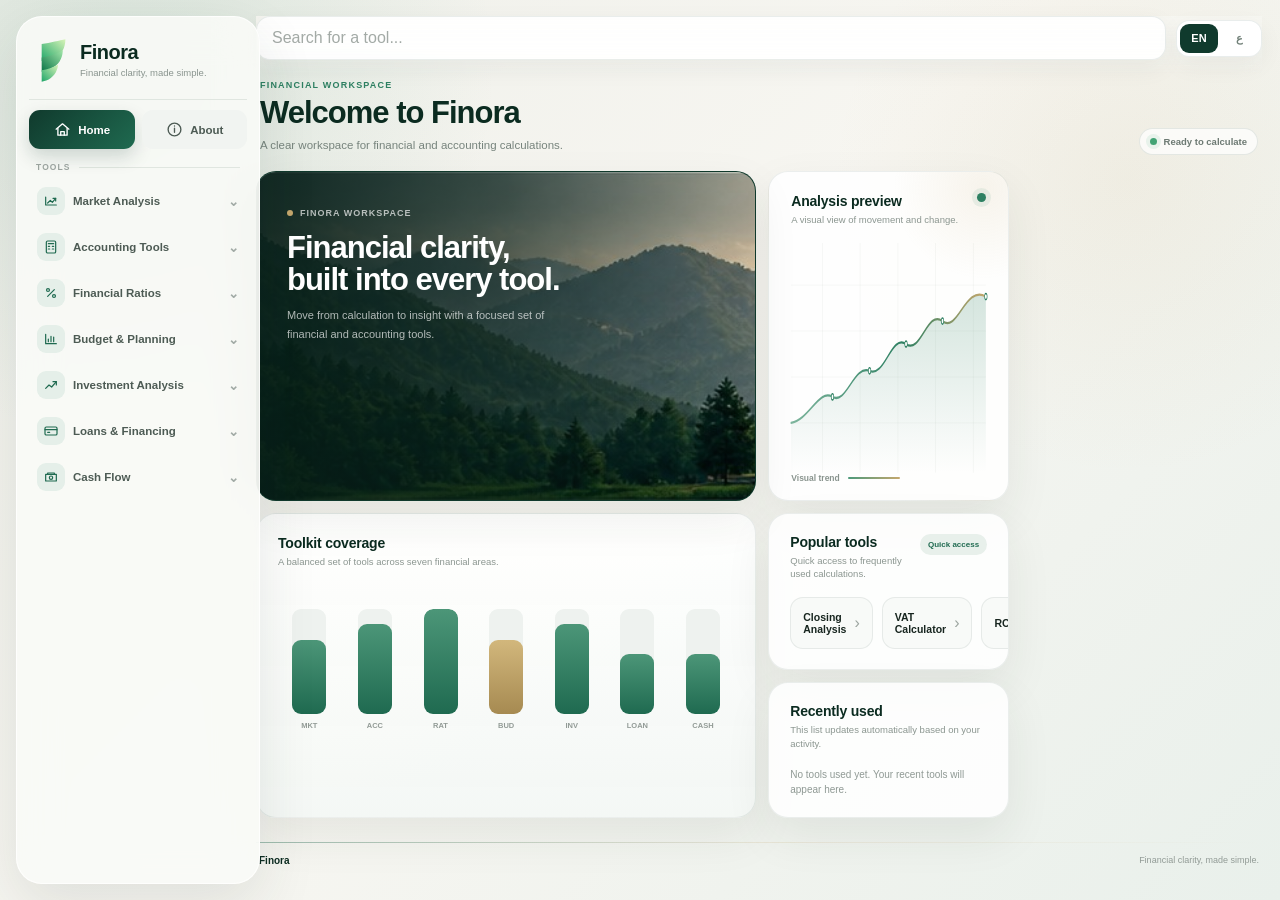
==== index.html @ fe33696d "Update index.html" ====
<!doctype html>
<html lang="en" dir="ltr">
<head>
<meta charset="utf-8">
<meta name="viewport" content="width=device-width,initial-scale=1">
<title>Finora</title>
<style>

:root{
  --ink:#17251f;
  --muted:#77847d;
  --green-950:#0b2b20;
  --green-900:#103a2d;
  --green-800:#164a39;
  --green-700:#1f6a50;
  --green-600:#2e8062;
  --green-500:#4d9a7b;
  --mint:#dfece5;
  --mint-2:#edf4ef;
  --cream:#f4f2ec;
  --paper:#fbfbf8;
  --white:#ffffff;
  --gold:#c5a76d;
  --red:#c86f6f;
  --line:rgba(20,58,45,.10);
  --shadow:0 18px 46px rgba(32,54,44,.08);
  --shadow-sm:0 8px 24px rgba(32,54,44,.06);
}
*{box-sizing:border-box}
html{scroll-behavior:smooth}
body{
  margin:0;
  color:var(--ink);
  font-family:Inter,"SF Pro Display","Segoe UI",Arial,sans-serif;
  -webkit-font-smoothing:antialiased;
  background:
    radial-gradient(circle at 10% 8%,rgba(77,154,123,.14),transparent 26%),
    radial-gradient(circle at 88% 20%,rgba(197,167,109,.10),transparent 22%),
    linear-gradient(135deg,#eeefe9 0%,#f7f6f1 48%,#e9f0eb 100%);
}
html[dir=rtl] body{font-family:"Tajawal","Segoe UI",Tahoma,Arial,sans-serif}
button,input{font:inherit}
button{-webkit-tap-highlight-color:transparent}
.app{min-height:100vh}

/* ---------- Sidebar ---------- */
.sidebar{
  position:fixed;
  left:16px;
  top:16px;
  bottom:16px;
  width:244px;
  z-index:50;
  overflow:auto;
  padding:18px 12px;
  border:1px solid rgba(255,255,255,.78);
  border-radius:26px;
  background:rgba(250,251,248,.88);
  backdrop-filter:blur(20px);
  box-shadow:0 22px 60px rgba(32,54,44,.11);
}
.brand{
  display:flex;
  align-items:center;
  gap:11px;
  padding:4px 7px 17px;
  margin-bottom:10px;
  border-bottom:1px solid var(--line);
}
.symbol{width:33px;height:43px;flex:none}
.brand h1{margin:0;color:var(--green-950);font-size:20px;font-weight:820;letter-spacing:-.5px}
.brand p{margin:3px 0 0;color:#89948e;font-size:9.5px;line-height:1.35}
.primary-nav{display:grid;grid-template-columns:1fr 1fr;gap:7px;margin:0 0 13px}
.nav,.group-title,.sub{
  width:100%;
  border:0;
  cursor:pointer;
  color:#4d5b54;
  text-align:left;
}
html[dir=rtl] .nav,
html[dir=rtl] .group-title,
html[dir=rtl] .sub{text-align:right}
.nav{
  min-height:39px;
  border-radius:11px;
  background:#f1f4f1;
  display:flex;
  align-items:center;
  justify-content:center;
  gap:7px;
  padding:9px 8px;
  font-size:11.5px;
  font-weight:760;
  transition:.2s ease;
}
.nav:hover{background:#e7eee9;color:var(--green-900)}
.nav.active{
  color:#fff;
  background:linear-gradient(135deg,var(--green-900),var(--green-700));
  box-shadow:0 8px 18px rgba(16,58,45,.18);
}
.nav-mini-icon{display:grid;place-items:center;width:18px;height:18px}
.nav-mini-icon svg{width:17px;height:17px}
.nav-divider{
  display:flex;align-items:center;gap:8px;
  margin:3px 7px 7px;
  color:#9aa39e;
  font-size:8.5px;
  font-weight:850;
  letter-spacing:1.1px;
  text-transform:uppercase;
}
.nav-divider:after{content:"";height:1px;flex:1;background:var(--line)}
.group{margin:2px 0}
.group-title{
  display:flex;
  align-items:center;
  justify-content:space-between;
  gap:8px;
  border-radius:11px;
  padding:8px 8px;
  background:transparent;
  font-size:11.5px;
  font-weight:700;
  transition:.18s ease;
}
.group-title:hover,.group.open>.group-title{
  background:#eef3ef;
  color:var(--green-900);
}
.left{display:flex;align-items:center;gap:8px;min-width:0}
.ico{
  width:28px;height:28px;flex:none;
  display:grid;place-items:center;
  color:var(--green-700);
  border-radius:9px;
  background:#e5efe9;
}
.ico svg{width:16px;height:16px}
.arrow{font-size:13px;color:#a1aaa5;transition:.2s}
.group.open .arrow{transform:rotate(180deg)}
.subs{max-height:0;overflow:hidden;transition:max-height .25s ease;padding:0 4px}
.group.open .subs{max-height:560px;padding-top:3px}
.sub{
  background:transparent;
  border-radius:8px;
  padding:7px 9px 7px 42px;
  color:#7f8b85;
  font-size:10.5px;
  transition:.16s ease;
}
html[dir=rtl] .sub{padding:7px 42px 7px 9px}
.sub:hover,.sub.active{background:#edf3ef;color:var(--green-800)}

/* ---------- Main / top bar ---------- */
.main{
  margin-left:276px;
  width:calc(100% - 276px);
  min-height:100vh;
  padding:16px 18px 34px 0;
}
.top{
  position:sticky;top:0;z-index:30;
  display:flex;align-items:center;gap:10px;
  padding:0 0 14px;
  background:linear-gradient(180deg,rgba(246,246,241,.96),rgba(246,246,241,.70),transparent);
  backdrop-filter:blur(10px);
}
.menu-btn{
  display:none;
  width:42px;height:42px;
  place-items:center;
  border:1px solid var(--line);
  border-radius:12px;
  background:#fff;
  color:var(--green-900);
}
.menu-btn svg{width:19px;height:19px}
.search{
  flex:1;
  min-width:0;
  padding:12px 15px;
  outline:none;
  border:1px solid rgba(20,58,45,.09);
  border-radius:14px;
  color:var(--ink);
  background:rgba(255,255,255,.90);
  box-shadow:var(--shadow-sm);
}
.search::placeholder{color:#a3aaa6}
.search:focus{
  border-color:rgba(46,128,98,.36);
  box-shadow:0 0 0 4px rgba(46,128,98,.08),var(--shadow-sm);
}
.lang{
  display:flex;
  gap:2px;
  padding:3px;
  border:1px solid rgba(20,58,45,.09);
  border-radius:13px;
  background:#fff;
  box-shadow:var(--shadow-sm);
}
.lang button{
  min-width:38px;
  border:0;
  border-radius:9px;
  padding:8px 9px;
  background:transparent;
  color:#718078;
  cursor:pointer;
  font-size:11px;
  font-weight:800;
}
.lang button.active{background:var(--green-900);color:#fff}
.page{display:none}
.page.active{display:block}

/* ---------- Dashboard heading ---------- */
.dashboard-head{
  display:flex;
  align-items:flex-end;
  justify-content:space-between;
  gap:20px;
  padding:6px 4px 16px;
}
.dashboard-head .eyebrow{
  display:block;
  margin-bottom:5px;
  color:var(--green-600);
  font-size:9px;
  font-weight:850;
  letter-spacing:1.2px;
  text-transform:uppercase;
}
.dashboard-head h1{
  margin:0;
  color:var(--green-950);
  font-size:31px;
  font-weight:820;
  letter-spacing:-1px;
}
.dashboard-head p{
  margin:6px 0 0;
  color:var(--muted);
  font-size:11.5px;
  line-height:1.55;
}
.status-pill{
  display:flex;align-items:center;gap:7px;
  border:1px solid var(--line);
  border-radius:999px;
  padding:7px 10px;
  background:rgba(255,255,255,.72);
  color:#6c7972;
  font-size:9.5px;
  font-weight:750;
}
.status-dot{width:7px;height:7px;border-radius:50%;background:#42a374;box-shadow:0 0 0 4px rgba(66,163,116,.10)}

/* ---------- Dashboard grid ---------- */
.dashboard-grid{
  display:grid;
  grid-template-columns:1.18fr .92fr;
  grid-template-areas:
    "mountain chart"
    "coverage popular"
    "coverage recent";
  gap:12px;
}
.panel{
  border:1px solid rgba(20,58,45,.08);
  border-radius:20px;
  box-shadow:var(--shadow);
  overflow:hidden;
  background:rgba(255,255,255,.86);
}

/* ---------- Mountain visual + line chart ---------- */
.mountain-panel{
  grid-area:mountain;
  min-height:330px;
  position:relative;
  background:var(--green-900);
}
.mountain-panel img{
  position:absolute;
  inset:0;
  width:100%;
  height:100%;
  object-fit:cover;
}
.mountain-overlay{
  position:absolute;
  inset:0;
  background:
    linear-gradient(90deg,rgba(7,31,24,.91) 0%,rgba(7,31,24,.60) 50%,rgba(7,31,24,.10) 100%);
}
html[dir=rtl] .mountain-overlay{
  background:
    linear-gradient(270deg,rgba(7,31,24,.91) 0%,rgba(7,31,24,.60) 50%,rgba(7,31,24,.10) 100%);
}
.mountain-copy{
  position:relative;
  z-index:2;
  width:min(470px,70%);
  padding:30px;
  color:#fff;
}
.mountain-copy h2{
  margin:12px 0 10px;
  font-size:31px;
  line-height:1.04;
  letter-spacing:-1px;
}
.mountain-copy p{
  max-width:430px;
  margin:0;
  color:rgba(255,255,255,.68);
  font-size:11px;
  line-height:1.7;
}
.overview-kicker{
  display:inline-flex;
  align-items:center;
  gap:7px;
  color:rgba(255,255,255,.68);
  font-size:9px;
  font-weight:800;
  letter-spacing:1px;
  text-transform:uppercase;
}
.overview-kicker:before{
  content:"";
  width:6px;height:6px;
  border-radius:50%;
  background:var(--gold);
}

.chart-panel{
  grid-area:chart;
  min-height:330px;
  padding:21px 22px 17px;
  display:flex;
  flex-direction:column;
  background:
    radial-gradient(circle at 90% 5%,rgba(197,167,109,.12),transparent 24%),
    rgba(255,255,255,.88);
}
.chart-head{margin-bottom:7px}
.chart-dot{
  width:9px;height:9px;
  border-radius:50%;
  background:var(--green-600);
  box-shadow:0 0 0 5px rgba(46,128,98,.09);
}
.chart-stage{
  flex:1;
  min-height:205px;
  position:relative;
}
.main-line-chart{width:100%;height:100%;overflow:visible}
.chart-grid path{
  stroke:rgba(16,58,45,.07);
  stroke-width:1;
}
.main-area{fill:url(#mainAreaGradient)}
.main-line{
  fill:none;
  stroke:url(#mainLineGradient);
  stroke-width:3;
  stroke-linecap:round;
}
.main-points circle{
  fill:#fff;
  stroke:var(--green-600);
  stroke-width:2;
}
.chart-caption{
  display:flex;
  align-items:center;
  gap:8px;
  color:#89948e;
  font-size:8.5px;
  font-weight:750;
}
.trend-line-mini{
  width:52px;height:2px;border-radius:999px;
  background:linear-gradient(90deg,var(--green-500),var(--gold));
}
/* ---------- Coverage visual ---------- */
.coverage-panel{
  grid-area:coverage;
  min-height:252px;
  padding:21px;
  background:linear-gradient(180deg,rgba(255,255,255,.92),rgba(244,248,245,.90));
}
.panel-head{
  display:flex;align-items:flex-start;justify-content:space-between;gap:14px;
  margin-bottom:17px;
}
.panel-head h3{
  margin:0;color:var(--green-950);
  font-size:14px;font-weight:820;letter-spacing:-.2px;
}
.panel-head p{margin:4px 0 0;color:#8b9690;font-size:9.5px;line-height:1.4}
.mini-badge{
  flex:none;
  border-radius:999px;
  padding:6px 8px;
  background:#e8f0eb;
  color:var(--green-700);
  font-size:8px;
  font-weight:850;
}
.coverage-bars{display:flex;align-items:flex-end;gap:9px;height:145px;padding:6px 3px 0}
.coverage-item{flex:1;display:flex;flex-direction:column;align-items:center;gap:7px}
.coverage-track{
  width:100%;
  max-width:34px;
  height:105px;
  display:flex;
  align-items:flex-end;
  border-radius:9px;
  background:#eef2ef;
  overflow:hidden;
}
.coverage-fill{
  width:100%;
  border-radius:9px 9px 0 0;
  background:linear-gradient(180deg,#4c9678,#1f6a50);
}
.coverage-item:nth-child(4) .coverage-fill{background:linear-gradient(180deg,#d2b77c,#a68a51)}
.coverage-item span{font-size:7.5px;color:#929b96;font-weight:700}

/* ---------- Popular + recent ---------- */
.popular-panel{grid-area:popular;padding:20px 21px}
.recent-panel{grid-area:recent;padding:20px 21px;min-height:118px}
.tool-list.compact-tools{
  display:grid;
  grid-template-columns:repeat(3,1fr);
  gap:9px;
}
.tool-row{
  border:1px solid rgba(20,58,45,.08);
  border-radius:13px;
  padding:13px 12px;
  background:#f8faf8;
  color:var(--ink);
  cursor:pointer;
  display:flex;align-items:center;justify-content:space-between;gap:8px;
  text-align:left;
  transition:.18s ease;
}
html[dir=rtl] .tool-row{text-align:right}
.tool-row:hover{
  transform:translateY(-1px);
  border-color:rgba(46,128,98,.24);
  background:#f0f5f2;
}
.tool-row b{font-size:10.5px}
.tool-row span{color:#9ba49f}
.recent-list{display:flex;flex-wrap:wrap;gap:8px}
.recent-chip{
  border:1px solid rgba(20,58,45,.08);
  border-radius:999px;
  background:#f7f9f7;
  color:#58675f;
  padding:9px 11px;
  cursor:pointer;
  font-size:9.5px;
  transition:.18s ease;
}
.recent-chip:hover{background:#eaf2ed;color:var(--green-800)}
.recent-empty{color:#8f9994;font-size:10px;line-height:1.5}

/* ---------- About ---------- */
.about-hero{
  position:relative;
  padding:34px;
  border:1px solid rgba(20,58,45,.08);
  border-radius:24px;
  overflow:hidden;
  background:
    radial-gradient(circle at 85% 15%,rgba(77,154,123,.14),transparent 25%),
    linear-gradient(145deg,#fbfbf8,#eef4f0);
  box-shadow:var(--shadow);
}
.about-eyebrow,.section-kicker{
  display:block;
  color:var(--green-600);
  font-size:9px;
  font-weight:850;
  letter-spacing:1.15px;
  text-transform:uppercase;
}
.about-hero h1{
  max-width:760px;
  margin:10px 0 12px;
  color:var(--green-950);
  font-size:clamp(30px,4vw,48px);
  line-height:1.05;
  letter-spacing:-1.6px;
}
.about-hero p{
  max-width:680px;
  margin:0;
  color:var(--muted);
  font-size:12px;
  line-height:1.75;
}
.about-divider{height:18px}
.about-content{
  display:grid;
  grid-template-columns:260px 1fr;
  gap:14px;
}
.about-side,.about-list{
  border:1px solid rgba(20,58,45,.08);
  border-radius:20px;
  background:rgba(255,255,255,.86);
  box-shadow:var(--shadow-sm);
}
.about-side{padding:22px;position:relative;overflow:hidden}
.about-side h2{
  margin:8px 0 0;
  color:var(--green-950);
  font-size:17px;
  line-height:1.4;
}
.about-system{
  position:relative;
  width:150px;height:150px;
  margin:25px auto 0;
}
.system-ring{position:absolute;border:1px solid rgba(31,106,80,.18);border-radius:50%}
.ring-one{inset:8px}.ring-two{inset:34px;border-style:dashed}
.system-core{
  position:absolute;inset:50%;
  width:46px;height:46px;margin:-23px;
  display:grid;place-items:center;
  color:#fff;font-weight:850;
  border-radius:50%;
  background:linear-gradient(135deg,var(--green-900),var(--green-600));
}
.system-node{
  position:absolute;width:9px;height:9px;border-radius:50%;
  background:#fff;border:2px solid var(--green-600)
}
.n1{top:7px;left:70px}.n2{right:9px;top:67px}.n3{bottom:9px;left:39px}.n4{left:7px;top:61px}
.about-list{padding:0 20px}
.about-row{
  display:grid;
  grid-template-columns:40px minmax(150px,.75fr) 1.25fr;
  gap:15px;
  align-items:start;
  padding:17px 0;
  border-bottom:1px solid var(--line);
}
.about-row:last-child{border-bottom:0}
.about-number{
  width:27px;height:27px;display:grid;place-items:center;
  border-radius:9px;background:#e8f0eb;
  color:var(--green-700);font-size:8.5px;font-weight:850;
}
.about-name{font-size:11px;font-weight:820;color:var(--green-950)}
.about-count{display:block;margin-top:4px;color:#9aa39e;font-size:8px}
.about-desc{color:#76827c;font-size:10px;line-height:1.55}

/* ---------- Tool page ---------- */
.title{padding:7px 3px 15px}
.title h1{margin:0;color:var(--green-950);font-size:27px;letter-spacing:-.7px}
.title p{max-width:680px;margin:6px 0 0;color:var(--muted);font-size:11px;line-height:1.6}
.calc-wrap{display:grid;grid-template-columns:1fr 1fr;gap:12px}
.calc{
  padding:22px;
  border:1px solid rgba(20,58,45,.08);
  border-radius:20px;
  background:rgba(255,255,255,.88);
  box-shadow:var(--shadow);
}
.calc h2{margin:0 0 16px;color:var(--green-950);font-size:14px}
label{display:block;margin:0 0 6px;color:#647169;font-size:10px;font-weight:780}
.field{
  width:100%;
  margin-bottom:12px;
  padding:12px 13px;
  outline:none;
  border:1px solid #d9e1dc;
  border-radius:11px;
  background:#fbfcfb;
  color:var(--ink);
}
.field:focus{border-color:#8eb9a5;box-shadow:0 0 0 4px rgba(46,128,98,.08)}
.go{
  width:100%;border:0;border-radius:11px;
  padding:12px;background:linear-gradient(135deg,var(--green-900),var(--green-700));
  color:#fff;font-weight:820;cursor:pointer;
}
.result{padding:14px 0;border-bottom:1px solid var(--line)}
.result:last-child{border-bottom:0}
.result small{color:var(--muted);font-size:9px}
.result strong{display:block;margin-top:4px;color:var(--green-950);font-size:23px}
.formula{
  margin-top:14px;
  padding:12px 13px;
  border-radius:10px;
  background:#f3f5f0;
  border-left:3px solid var(--gold);
  color:#68736d;
  font-size:9.5px;
  line-height:1.55;
}
html[dir=rtl] .formula{border-left:0;border-right:3px solid var(--gold)}
.empty{color:#929b96;font-size:10.5px;line-height:1.5}

/* ---------- Footer ---------- */
.brand-footer{margin-top:24px}
.footer-line{height:1px;background:linear-gradient(90deg,rgba(31,106,80,.40),rgba(197,167,109,.18),transparent)}
html[dir=rtl] .footer-line{background:linear-gradient(270deg,rgba(31,106,80,.40),rgba(197,167,109,.18),transparent)}
.footer-inner{display:flex;justify-content:space-between;gap:15px;padding:12px 3px 0}
.footer-brand{font-size:10px;color:var(--green-950);font-weight:850}
.footer-copy{font-size:9px;color:#929b96}

.sidebar-overlay{display:none}

/* ---------- Responsive ---------- */
@media(max-width:1100px){
  .sidebar{width:224px}
  .main{margin-left:256px;width:calc(100% - 256px)}
  .dashboard-grid{grid-template-columns:1.08fr .92fr}
}
  .main{margin-left:256px;width:calc(100% - 256px)}
  .dashboard-grid{
    grid-template-columns:1.35fr .65fr .65fr;
  }
}
@media(max-width:850px){
  body.nav-open{overflow:hidden}
  .sidebar{
    left:12px;top:12px;bottom:12px;
    width:min(82vw,290px);
    transform:translateX(-115%);
    transition:transform .28s ease;
  }
  body.nav-open .sidebar{transform:translateX(0)}
  .sidebar-overlay{
    display:block;position:fixed;inset:0;z-index:40;
    background:rgba(8,31,23,.35);
    opacity:0;pointer-events:none;transition:.25s;
  }
  body.nav-open .sidebar-overlay{opacity:1;pointer-events:auto}
  .main{margin:0;width:100%;padding:12px 13px 28px}
  .menu-btn{display:grid}
  .dashboard-grid{
    grid-template-columns:1fr;
    grid-template-areas:
      "mountain"
      "chart"
      "coverage"
      "popular"
      "recent";
  }
  .about-content{grid-template-columns:1fr}
  .about-system{margin-left:0}
  html[dir=rtl] .about-system{margin-left:auto;margin-right:0}
}
@media(max-width:560px){
  .top{gap:7px}
  .search{padding:11px 12px}
  .lang button{min-width:34px;padding:7px}
  .dashboard-head{align-items:flex-start;padding-top:2px}
  .dashboard-head h1{font-size:25px}
  .status-pill{display:none}
  .dashboard-grid{
    gap:10px;
    grid-template-columns:1fr 1fr;
  }
  
  
  .coverage-panel,.popular-panel,.recent-panel{grid-column:1/-1}
  .tool-list.compact-tools{grid-template-columns:1fr}
  .coverage-bars{gap:6px}
  .about-hero{padding:24px}
  .about-row{grid-template-columns:33px 1fr;gap:10px}
  .about-desc{grid-column:2}
  .calc-wrap{grid-template-columns:1fr}
}


@media(max-width:850px){
  .dashboard-grid{
    grid-template-columns:1fr;
    grid-template-areas:
      "mountain"
      "chart"
      "coverage"
      "popular"
      "recent";
  }
  .mountain-panel,.chart-panel{min-height:300px}
}
@media(max-width:560px){
  .mountain-panel{min-height:285px}
  .mountain-copy{width:88%;padding:23px}
  .mountain-copy h2{font-size:26px}
  .chart-panel{min-height:290px;padding:18px}
  .chart-stage{min-height:195px}
}

</style>
</head>
<body>
<div class="app">
<aside class="sidebar">
 <div class="brand">
  <svg class="symbol" viewBox="0 0 64 82"><defs><linearGradient id="a" x1="0" y1="1" x2="1" y2="0"><stop stop-color="#20a66a"/><stop offset="1" stop-color="#d7f4b7"/></linearGradient><linearGradient id="b" x1="0" y1="1" x2="1" y2="0"><stop stop-color="#087447"/><stop offset="1" stop-color="#9fe5a7"/></linearGradient></defs><path fill="url(#a)" d="M11 9C28 7 46 2 57 0c0 17-7 29-20 35-8 4-16 5-26 7V9Z"/><path fill="url(#b)" d="M11 35c14-2 28-7 41-13-1 17-9 28-22 34-6 3-12 5-19 7V35Z"/><path fill="url(#a)" d="M11 60c11-2 22-6 32-11-2 15-10 25-23 31l-9 2V60Z"/></svg>
  <div><h1>Finora</h1><p data-t="tag">Financial clarity, made simple.</p></div>
 </div>
 <div class="primary-nav">
  <button id="homeNav" class="nav active" onclick="home()">
   <span class="nav-mini-icon"><svg viewBox="0 0 24 24" fill="none" stroke="currentColor" stroke-width="1.9" stroke-linecap="round" stroke-linejoin="round"><path d="M3 11.5 12 4l9 7.5"/><path d="M5.5 10.5V20h13v-9.5"/><path d="M9.5 20v-5h5v5"/></svg></span>
   <span data-t="home">Home</span>
  </button>
  <button id="aboutNav" class="nav" onclick="about()">
   <span class="nav-mini-icon"><svg viewBox="0 0 24 24" fill="none" stroke="currentColor" stroke-width="1.9" stroke-linecap="round"><circle cx="12" cy="12" r="9"/><path d="M12 10v6M12 7h.01"/></svg></span>
   <span data-t="about">About</span>
  </button>
 </div>

 <div class="nav-divider"><span data-t="toolsLabel">Tools</span></div>
 <div id="menus"></div>
</aside>
<div class="sidebar-overlay" id="sidebarOverlay"></div>

<main class="main">
 <div class="top">
  <button id="menuBtn" class="menu-btn" type="button" aria-label="Open menu">
   <svg viewBox="0 0 24 24" fill="none" stroke="currentColor" stroke-width="2" stroke-linecap="round"><path d="M4 7h16M4 12h16M4 17h16"/></svg>
  </button>
  <input id="search" class="search" placeholder="Search for a tool..." oninput="filterMenu(this.value)">
  <div class="lang"><button id="en" class="active" >EN</button><button id="ar" >ع</button></div>
 </div>

 
 <section id="homePage" class="page active">
  <div class="dashboard-head">
   <div>
    <span class="eyebrow" data-t="workspace">Financial workspace</span>
    <h1 data-t="welcomeFinora">Welcome to Finora</h1>
    <p data-t="dashboardIntro">A clear workspace for financial and accounting calculations.</p>
   </div>
   <div class="status-pill"><span class="status-dot"></span><span data-t="ready">Ready to calculate</span></div>
  </div>

  <div class="dashboard-grid">
   <section class="panel mountain-panel" aria-label="Finora visual">
    <img src="[data-uri]" alt="Modern glass architecture with mountain landscape">
    <div class="mountain-overlay"></div>
    <div class="mountain-copy">
     <span class="overview-kicker" data-t="visualWorkspace">Finora workspace</span>
     <h2 data-t="clarity">Financial clarity, built into every tool.</h2>
     <p data-t="overviewText">Move from calculation to insight with a focused set of financial and accounting tools.</p>
    </div>
   </section>

   <section class="panel chart-panel">
    <div class="panel-head chart-head">
     <div>
      <h3 data-t="analysisPreview">Analysis preview</h3>
      <p data-t="analysisPreviewText">A visual view of movement and change.</p>
     </div>
     <span class="chart-dot"></span>
    </div>

    <div class="chart-stage">
     <svg class="main-line-chart" viewBox="0 0 620 300" preserveAspectRatio="none" aria-hidden="true">
      <defs>
       <linearGradient id="mainLineGradient" x1="0" x2="1">
        <stop offset="0%" stop-color="#7db59d"/>
        <stop offset="58%" stop-color="#2e8062"/>
        <stop offset="100%" stop-color="#c5a76d"/>
       </linearGradient>
       <linearGradient id="mainAreaGradient" x1="0" y1="0" x2="0" y2="1">
        <stop offset="0%" stop-color="rgba(46,128,98,.20)"/>
        <stop offset="100%" stop-color="rgba(46,128,98,0)"/>
       </linearGradient>
      </defs>
      <g class="chart-grid">
       <path d="M0 55H620M0 115H620M0 175H620M0 235H620"/>
       <path d="M100 0V300M220 0V300M340 0V300M460 0V300M580 0V300"/>
      </g>
      <path class="main-area" d="M0 235 C60 230 88 190 132 201 S201 158 250 167 S319 118 366 132 S433 86 482 102 S554 54 620 70 L620 300 L0 300 Z"/>
      <path class="main-line" d="M0 235 C60 230 88 190 132 201 S201 158 250 167 S319 118 366 132 S433 86 482 102 S554 54 620 70"/>
      <g class="main-points">
       <circle cx="132" cy="201" r="4"/>
       <circle cx="250" cy="167" r="4"/>
       <circle cx="366" cy="132" r="4"/>
       <circle cx="482" cy="102" r="4"/>
       <circle cx="620" cy="70" r="4"/>
      </g>
     </svg>
    </div>

    <div class="chart-caption">
     <span data-t="trendLabel">Visual trend</span>
     <span class="trend-line-mini"></span>
    </div>
   </section>

   <section class="panel coverage-panel">
    <div class="panel-head">
     <div><h3 data-t="coverageTitle">Toolkit coverage</h3><p data-t="coverageText">A balanced set of tools across seven financial areas.</p></div>
    </div>
    <div class="coverage-bars" aria-hidden="true">
     <div class="coverage-item"><div class="coverage-track"><div class="coverage-fill" style="height:71%"></div></div><span>MKT</span></div>
     <div class="coverage-item"><div class="coverage-track"><div class="coverage-fill" style="height:86%"></div></div><span>ACC</span></div>
     <div class="coverage-item"><div class="coverage-track"><div class="coverage-fill" style="height:100%"></div></div><span>RAT</span></div>
     <div class="coverage-item"><div class="coverage-track"><div class="coverage-fill" style="height:71%"></div></div><span>BUD</span></div>
     <div class="coverage-item"><div class="coverage-track"><div class="coverage-fill" style="height:86%"></div></div><span>INV</span></div>
     <div class="coverage-item"><div class="coverage-track"><div class="coverage-fill" style="height:57%"></div></div><span>LOAN</span></div>
     <div class="coverage-item"><div class="coverage-track"><div class="coverage-fill" style="height:57%"></div></div><span>CASH</span></div>
    </div>
   </section>

   <section class="panel popular-panel">
    <div class="panel-head">
     <div><h3 data-t="popular">Popular tools</h3><p data-t="popularHint">Quick access to frequently used calculations.</p></div>
     <span class="mini-badge" data-t="quickAccess">Quick access</span>
    </div>
    <div class="tool-list compact-tools" id="popularTools"></div>
   </section>

   <section class="panel recent-panel">
    <div class="panel-head">
     <div><h3 data-t="recent">Recently used</h3><p data-t="recentHint">This list updates automatically based on your activity.</p></div>
    </div>
    <div class="recent-list" id="recent"></div>
   </section>
  </div>
 </section>

 <section id="aboutPage" class="page">
  <div class="about-hero">
   <span class="about-eyebrow" data-t="aboutEyebrow">About Finora</span>
   <h1 data-t="aboutTitle">One workspace for practical financial decisions.</h1>
   <p data-t="aboutIntro">Finora is a bilingual financial and accounting toolkit designed to make everyday calculations clearer, faster, and easier to access.</p>
  </div>

  <div class="about-divider"></div>

  <div class="about-content">
   <div class="about-side">
    <span class="section-kicker" data-t="whatFinoraOffers">What Finora offers</span>
    <h2 data-t="sectionsTitle">Seven focused sections, each built around a specific financial need.</h2>

    <div class="about-system" aria-hidden="true">
     <div class="system-ring ring-one"></div>
     <div class="system-ring ring-two"></div>
     <div class="system-core">F</div>
     <span class="system-node n1"></span>
     <span class="system-node n2"></span>
     <span class="system-node n3"></span>
     <span class="system-node n4"></span>
    </div>
   </div>
   <div class="about-list" id="aboutSections"></div>
  </div>
 </section>

 <section id="toolPage" class="page">
  <div class="title"><h1 id="toolTitle"></h1><p id="toolDesc"></p></div>
  <div class="calc-wrap">
   <div class="calc"><h2 data-t="inputs">Inputs</h2><div id="fields"></div><button class="go" onclick="calculate()" data-t="calculate">Calculate</button></div>
   <div class="calc"><h2 data-t="results">Results</h2><div id="results"><p class="empty" data-t="enterValues">Enter the values, then press Calculate.</p></div><div id="formula" class="formula"></div></div>
  </div>
 </section>
 <footer class="brand-footer">
  <div class="footer-line"></div>
  <div class="footer-inner">
   <span class="footer-brand">Finora</span>
   <span class="footer-copy" data-t="footerText">Financial clarity, made simple.</span>
  </div>
 </footer>
</main>
</div>

<script>
const categories=[
 ["market","","Market Analysis","تحليل السوق",[
  ["closing","Closing Analysis","تحليل الإغلاق"],["dailyReturn","Daily Returns","العائد اليومي"],["percent","Percentage Change","نسبة التغير"],["movingAverage","Moving Average","المتوسط المتحرك"],["volatility","Volatility","التذبذب"]]],
 ["accounting","▣","Accounting Tools","أدوات المحاسبة",[
  ["vat","VAT Calculator","حاسبة ضريبة القيمة المضافة"],["depreciation","Depreciation","الإهلاك"],["workingCapital","Working Capital","رأس المال العامل"],["cogs","Cost of Goods Sold","تكلفة البضاعة المباعة"],["inventoryTurnover","Inventory Turnover","دوران المخزون"],["receivablesTurnover","Receivables Turnover","دوران الذمم المدينة"]]],
 ["ratios","%","Financial Ratios","النسب المالية",[
  ["currentRatio","Current Ratio","النسبة الجارية"],["quickRatio","Quick Ratio","النسبة السريعة"],["debtRatio","Debt Ratio","نسبة الدين"],["debtEquity","Debt-to-Equity","الدين إلى حقوق الملكية"],["roa","ROA","العائد على الأصول"],["roe","ROE","العائد على حقوق الملكية"],["margin","Net Profit Margin","هامش صافي الربح"]]],
 ["budget","▥","Budget & Planning","الميزانية والتخطيط",[
  ["breakEven","Break-Even Analysis","تحليل نقطة التعادل"],["budgetVariance","Budget Variance","انحراف الميزانية"],["forecast","Forecasting","التنبؤ المالي"],["contribution","Contribution Margin","هامش المساهمة"],["safety","Margin of Safety","هامش الأمان"]]],
 ["investment","◇","Investment Analysis","تحليل الاستثمار",[
  ["roi","ROI","العائد على الاستثمار"],["npv","NPV","صافي القيمة الحالية"],["irr","IRR","معدل العائد الداخلي"],["payback","Payback Period","فترة الاسترداد"],["pv","Present Value","القيمة الحالية"],["fv","Future Value","القيمة المستقبلية"]]],
 ["loans","$","Loans & Financing","القروض والتمويل",[
  ["loan","Loan Payment","دفعة القرض"],["simpleInterest","Simple Interest","الفائدة البسيطة"],["compoundInterest","Compound Interest","الفائدة المركبة"],["remaining","Remaining Balance","الرصيد المتبقي"]]],
 ["cash","≈","Cash Flow","التدفقات النقدية",[
  ["netCash","Net Cash Flow","صافي التدفق النقدي"],["operatingCash","Operating Cash Flow","التدفق النقدي التشغيلي"],["freeCash","Free Cash Flow","التدفق النقدي الحر"],["ccc","Cash Conversion Cycle","دورة التحويل النقدي"]]]
];

const defs={
 closing:{d:["Compare official closing values.","مقارنة قيم الإغلاق الرسمية."],f:[["Previous close","إغلاق اليوم السابق"],["Today's close","إغلاق اليوم"]],formula:"Change = Today − Previous | % Change = Change ÷ Previous × 100",calc:v=>[["Daily Change",v[1]-v[0]],["Percentage Change",((v[1]-v[0])/v[0])*100,"%"]]},
 dailyReturn:{d:["Calculate daily return.","حساب العائد اليومي."],f:[["Previous value","القيمة السابقة"],["Current value","القيمة الحالية"]],formula:"Return = (Current − Previous) ÷ Previous × 100",calc:v=>[["Daily Return",((v[1]-v[0])/v[0])*100,"%"]]},
 percent:{d:["Calculate percentage change.","حساب نسبة التغير."],f:[["Old value","القيمة القديمة"],["New value","القيمة الجديدة"]],formula:"% Change = (New − Old) ÷ Old × 100",calc:v=>[["Percentage Change",((v[1]-v[0])/v[0])*100,"%"]]},
 movingAverage:{d:["Calculate a simple average of entered values.","حساب المتوسط البسيط للقيم المدخلة."],f:[["Value 1","القيمة 1"],["Value 2","القيمة 2"],["Value 3","القيمة 3"]],formula:"Average = Sum of values ÷ Number of values",calc:v=>[["Moving Average",v.reduce((a,b)=>a+b,0)/v.length]]},
 volatility:{d:["Estimate volatility using standard deviation.","تقدير التذبذب باستخدام الانحراف المعياري."],f:[["Return 1 (%)","العائد 1 (%)"],["Return 2 (%)","العائد 2 (%)"],["Return 3 (%)","العائد 3 (%)"]],formula:"Volatility = Standard deviation of returns",calc:v=>{let m=v.reduce((a,b)=>a+b,0)/v.length;let sd=Math.sqrt(v.reduce((s,x)=>s+(x-m)**2,0)/v.length);return [["Volatility",sd,"%"]]}},
 vat:{d:["Calculate Saudi VAT at 15%.","حساب ضريبة القيمة المضافة 15٪."],f:[["Amount before VAT","المبلغ قبل الضريبة"]],formula:"VAT = Amount × 15% | Total = Amount + VAT",calc:v=>[["VAT",v[0]*.15],["Total incl. VAT",v[0]*1.15]]},
 depreciation:{d:["Straight-line depreciation.","الإهلاك بطريقة القسط الثابت."],f:[["Asset cost","تكلفة الأصل"],["Residual value","القيمة المتبقية"],["Useful life (years)","العمر الإنتاجي (سنوات)"]],formula:"Annual depreciation = (Cost − Residual) ÷ Useful life",calc:v=>[["Annual Depreciation",(v[0]-v[1])/v[2]]]},
 workingCapital:{d:["Calculate working capital.","حساب رأس المال العامل."],f:[["Current assets","الأصول المتداولة"],["Current liabilities","الخصوم المتداولة"]],formula:"Working Capital = Current Assets − Current Liabilities",calc:v=>[["Working Capital",v[0]-v[1]]]},
 cogs:{d:["Calculate cost of goods sold.","حساب تكلفة البضاعة المباعة."],f:[["Beginning inventory","مخزون أول المدة"],["Purchases","المشتريات"],["Ending inventory","مخزون آخر المدة"]],formula:"COGS = Beginning Inventory + Purchases − Ending Inventory",calc:v=>[["COGS",v[0]+v[1]-v[2]]]},
 inventoryTurnover:{d:["Measure inventory turnover.","قياس معدل دوران المخزون."],f:[["COGS","تكلفة البضاعة المباعة"],["Average inventory","متوسط المخزون"]],formula:"Inventory Turnover = COGS ÷ Average Inventory",calc:v=>[["Inventory Turnover",v[0]/v[1],"x"]]},
 receivablesTurnover:{d:["Measure receivables turnover.","قياس دوران الذمم المدينة."],f:[["Net credit sales","صافي المبيعات الآجلة"],["Average receivables","متوسط الذمم المدينة"]],formula:"Receivables Turnover = Net Credit Sales ÷ Average Receivables",calc:v=>[["Receivables Turnover",v[0]/v[1],"x"]]},
 currentRatio:{d:["Measure short-term liquidity.","قياس السيولة قصيرة الأجل."],f:[["Current assets","الأصول المتداولة"],["Current liabilities","الخصوم المتداولة"]],formula:"Current Ratio = Current Assets ÷ Current Liabilities",calc:v=>[["Current Ratio",v[0]/v[1],"x"]]},
 quickRatio:{d:["Measure quick liquidity.","قياس السيولة السريعة."],f:[["Current assets","الأصول المتداولة"],["Inventory","المخزون"],["Current liabilities","الخصوم المتداولة"]],formula:"Quick Ratio = (Current Assets − Inventory) ÷ Current Liabilities",calc:v=>[["Quick Ratio",(v[0]-v[1])/v[2],"x"]]},
 debtRatio:{d:["Measure debt as a share of assets.","قياس الدين كنسبة من الأصول."],f:[["Total debt","إجمالي الدين"],["Total assets","إجمالي الأصول"]],formula:"Debt Ratio = Total Debt ÷ Total Assets × 100",calc:v=>[["Debt Ratio",v[0]/v[1]*100,"%"]]},
 debtEquity:{d:["Compare debt with equity.","مقارنة الدين بحقوق الملكية."],f:[["Total debt","إجمالي الدين"],["Total equity","إجمالي حقوق الملكية"]],formula:"Debt-to-Equity = Total Debt ÷ Total Equity",calc:v=>[["Debt-to-Equity",v[0]/v[1],"x"]]},
 roa:{d:["Measure return on assets.","قياس العائد على الأصول."],f:[["Net income","صافي الدخل"],["Average total assets","متوسط إجمالي الأصول"]],formula:"ROA = Net Income ÷ Average Total Assets × 100",calc:v=>[["ROA",v[0]/v[1]*100,"%"]]},
 roe:{d:["Measure return on equity.","قياس العائد على حقوق الملكية."],f:[["Net income","صافي الدخل"],["Average equity","متوسط حقوق الملكية"]],formula:"ROE = Net Income ÷ Average Equity × 100",calc:v=>[["ROE",v[0]/v[1]*100,"%"]]},
 margin:{d:["Calculate net profit margin.","حساب هامش صافي الربح."],f:[["Net income","صافي الدخل"],["Revenue","الإيرادات"]],formula:"Net Profit Margin = Net Income ÷ Revenue × 100",calc:v=>[["Net Profit Margin",v[0]/v[1]*100,"%"]]},
 breakEven:{d:["Find break-even units.","حساب عدد وحدات نقطة التعادل."],f:[["Fixed costs","التكاليف الثابتة"],["Selling price/unit","سعر بيع الوحدة"],["Variable cost/unit","التكلفة المتغيرة للوحدة"]],formula:"Break-Even Units = Fixed Costs ÷ (Price − Variable Cost)",calc:v=>[["Break-Even Units",v[0]/(v[1]-v[2])]]},
 budgetVariance:{d:["Compare actual with budget.","مقارنة الفعلي بالميزانية."],f:[["Budgeted amount","المبلغ المخطط"],["Actual amount","المبلغ الفعلي"]],formula:"Variance = Actual − Budget",calc:v=>[["Budget Variance",v[1]-v[0]]]},
 forecast:{d:["Simple growth-based forecast.","تنبؤ بسيط باستخدام معدل النمو."],f:[["Current value","القيمة الحالية"],["Growth rate (%)","معدل النمو (%)"]],formula:"Forecast = Current × (1 + Growth Rate)",calc:v=>[["Forecast",v[0]*(1+v[1]/100)]]},
 contribution:{d:["Calculate contribution margin.","حساب هامش المساهمة."],f:[["Sales","المبيعات"],["Variable costs","التكاليف المتغيرة"]],formula:"Contribution Margin = Sales − Variable Costs",calc:v=>[["Contribution Margin",v[0]-v[1]],["Margin %",(v[0]-v[1])/v[0]*100,"%"]]},
 safety:{d:["Calculate margin of safety.","حساب هامش الأمان."],f:[["Actual sales","المبيعات الفعلية"],["Break-even sales","مبيعات التعادل"]],formula:"Margin of Safety = Actual Sales − Break-Even Sales",calc:v=>[["Margin of Safety",v[0]-v[1]],["Safety %",(v[0]-v[1])/v[0]*100,"%"]]},
 roi:{d:["Measure investment return.","قياس عائد الاستثمار."],f:[["Gain from investment","العائد من الاستثمار"],["Investment cost","تكلفة الاستثمار"]],formula:"ROI = (Gain − Cost) ÷ Cost × 100",calc:v=>[["ROI",(v[0]-v[1])/v[1]*100,"%"]]},
 npv:{d:["Calculate NPV for one future cash flow.","حساب صافي القيمة الحالية لتدفق مستقبلي واحد."],f:[["Initial investment","الاستثمار الأولي"],["Future cash flow","التدفق النقدي المستقبلي"],["Discount rate (%)","معدل الخصم (%)"],["Years","السنوات"]],formula:"NPV = Cash Flow ÷ (1+r)^n − Initial Investment",calc:v=>[["NPV",v[1]/Math.pow(1+v[2]/100,v[3])-v[0]]]},
 irr:{d:["Estimate IRR for one-period investment.","تقدير معدل العائد الداخلي لاستثمار لفترة واحدة."],f:[["Initial investment","الاستثمار الأولي"],["Cash received","النقد المستلم"]],formula:"IRR = (Cash Received ÷ Initial Investment − 1) × 100",calc:v=>[["IRR",(v[1]/v[0]-1)*100,"%"]]},
 payback:{d:["Estimate payback period.","تقدير فترة الاسترداد."],f:[["Initial investment","الاستثمار الأولي"],["Annual cash inflow","التدفق النقدي السنوي"]],formula:"Payback Period = Initial Investment ÷ Annual Cash Inflow",calc:v=>[["Payback Period",v[0]/v[1]," years"]]},
 pv:{d:["Calculate present value.","حساب القيمة الحالية."],f:[["Future value","القيمة المستقبلية"],["Rate (%)","المعدل (%)"],["Periods","عدد الفترات"]],formula:"PV = FV ÷ (1+r)^n",calc:v=>[["Present Value",v[0]/Math.pow(1+v[1]/100,v[2])]]},
 fv:{d:["Calculate future value.","حساب القيمة المستقبلية."],f:[["Present value","القيمة الحالية"],["Rate (%)","المعدل (%)"],["Periods","عدد الفترات"]],formula:"FV = PV × (1+r)^n",calc:v=>[["Future Value",v[0]*Math.pow(1+v[1]/100,v[2])]]},
 loan:{d:["Calculate equal monthly loan payment.","حساب دفعة القرض الشهرية."],f:[["Loan amount","مبلغ القرض"],["Annual rate (%)","المعدل السنوي (%)"],["Years","السنوات"]],formula:"Payment = P × r(1+r)^n ÷ ((1+r)^n − 1)",calc:v=>{let r=v[1]/1200,n=v[2]*12;let p=r===0?v[0]/n:v[0]*r*Math.pow(1+r,n)/(Math.pow(1+r,n)-1);return [["Monthly Payment",p]]}},
 simpleInterest:{d:["Calculate simple interest.","حساب الفائدة البسيطة."],f:[["Principal","أصل المبلغ"],["Rate (%)","المعدل (%)"],["Years","السنوات"]],formula:"Interest = Principal × Rate × Time",calc:v=>[["Interest",v[0]*v[1]/100*v[2]],["Total",v[0]*(1+v[1]/100*v[2])]]},
 compoundInterest:{d:["Calculate compound growth.","حساب النمو بالفائدة المركبة."],f:[["Principal","أصل المبلغ"],["Annual rate (%)","المعدل السنوي (%)"],["Years","السنوات"]],formula:"Future Value = Principal × (1+r)^n",calc:v=>[["Future Value",v[0]*Math.pow(1+v[1]/100,v[2])]]},
 remaining:{d:["Estimate remaining loan balance.","تقدير الرصيد المتبقي للقرض."],f:[["Original loan","القرض الأصلي"],["Principal repaid","أصل المبلغ المسدد"]],formula:"Remaining Balance = Original Loan − Principal Repaid",calc:v=>[["Remaining Balance",v[0]-v[1]]]},
 netCash:{d:["Calculate net cash flow.","حساب صافي التدفق النقدي."],f:[["Cash inflows","التدفقات الداخلة"],["Cash outflows","التدفقات الخارجة"]],formula:"Net Cash Flow = Inflows − Outflows",calc:v=>[["Net Cash Flow",v[0]-v[1]]]},
 operatingCash:{d:["Simple operating cash flow estimate.","تقدير مبسط للتدفق النقدي التشغيلي."],f:[["Operating income","الدخل التشغيلي"],["Depreciation","الإهلاك"],["Taxes","الضرائب"]],formula:"OCF = Operating Income + Depreciation − Taxes",calc:v=>[["Operating Cash Flow",v[0]+v[1]-v[2]]]},
 freeCash:{d:["Calculate free cash flow.","حساب التدفق النقدي الحر."],f:[["Operating cash flow","التدفق النقدي التشغيلي"],["Capital expenditures","النفقات الرأسمالية"]],formula:"FCF = Operating Cash Flow − Capital Expenditures",calc:v=>[["Free Cash Flow",v[0]-v[1]]]},
 ccc:{d:["Calculate cash conversion cycle.","حساب دورة التحويل النقدي."],f:[["Days inventory outstanding","أيام بقاء المخزون"],["Days sales outstanding","أيام تحصيل المبيعات"],["Days payables outstanding","أيام سداد الموردين"]],formula:"CCC = DIO + DSO − DPO",calc:v=>[["Cash Conversion Cycle",v[0]+v[1]-v[2]," days"]]}
};

let current="en", activeTool=null;
const tr={
 en:{
  home:"Home",
  about:"About",
  toolsLabel:"Tools",
  tag:"Financial clarity, made simple.",
  workspace:"Financial workspace",
  welcomeFinora:"Welcome to Finora",
  dashboardIntro:"A clear workspace for financial and accounting calculations.",
  ready:"Ready to calculate",
  visualWorkspace:"Finora workspace",
  analysisPreview:"Analysis preview",
  analysisPreviewText:"A visual view of movement and change.",
  trendLabel:"Visual trend",
  overview:"Workspace overview",
  clarity:"Financial clarity, built into every tool.",
  overviewText:"Move from calculation to insight with a focused set of financial and accounting tools.",
  tools:"Tools",
  sections:"Sections",
  languages:"Languages",
  financialTools:"Financial tools",
  coreSections:"Core sections",
  fast:"Fast",
  instant:"Instant calculations",
  bilingual:"Bilingual experience",
  coverageTitle:"Toolkit coverage",
  coverageText:"A balanced set of tools across seven financial areas.",
  popular:"Popular tools",
  popularHint:"Quick access to frequently used calculations.",
  quickAccess:"Quick access",
  recent:"Recently used",
  recentHint:"This list updates automatically based on your activity.",
  noRecent:"No tools used yet. Your recent tools will appear here.",
  aboutEyebrow:"About Finora",
  aboutTitle:"One workspace for practical financial decisions.",
  aboutIntro:"Finora is a bilingual financial and accounting toolkit designed to make everyday calculations clearer, faster, and easier to access.",
  whatFinoraOffers:"What Finora offers",
  sectionsTitle:"Seven focused sections, each built around a specific financial need.",
  inputs:"Inputs",
  results:"Results",
  calculate:"Calculate",
  enterValues:"Enter the values, then press Calculate.",
  search:"Search for a tool...",
  footerText:"Financial clarity, made simple."
 },
 ar:{
  home:"الرئيسية",
  about:"عن Finora",
  toolsLabel:"الأدوات",
  tag:"وضوح مالي ببساطة.",
  workspace:"مساحة العمل المالية",
  welcomeFinora:"مرحبًا بك في Finora",
  dashboardIntro:"مساحة واضحة للحسابات المالية والمحاسبية.",
  ready:"جاهز للحساب",
  visualWorkspace:"مساحة Finora",
  analysisPreview:"معاينة التحليل",
  analysisPreviewText:"عرض بصري للحركة والتغير.",
  trendLabel:"الاتجاه البصري",
  overview:"نظرة عامة",
  clarity:"وضوح مالي داخل كل أداة.",
  overviewText:"انتقل من الحساب إلى الفهم من خلال مجموعة مركزة من الأدوات المالية والمحاسبية.",
  tools:"أداة",
  sections:"أقسام",
  languages:"اللغات",
  financialTools:"أداة مالية",
  coreSections:"أقسام رئيسية",
  fast:"سريع",
  instant:"حسابات فورية",
  bilingual:"تجربة ثنائية اللغة",
  coverageTitle:"تغطية الأدوات",
  coverageText:"مجموعة متوازنة من الأدوات موزعة على سبعة مجالات مالية.",
  popular:"الأدوات الشائعة",
  popularHint:"وصول سريع للحسابات الأكثر استخدامًا.",
  quickAccess:"وصول سريع",
  recent:"المستخدمة مؤخرًا",
  recentHint:"تتحدث هذه القائمة تلقائيًا حسب استخدامك.",
  noRecent:"لم تستخدم أي أداة بعد. ستظهر أدواتك الأخيرة هنا.",
  aboutEyebrow:"عن Finora",
  aboutTitle:"مساحة واحدة لقرارات مالية عملية وواضحة.",
  aboutIntro:"Finora منصة ثنائية اللغة تجمع أدوات مالية ومحاسبية عملية لتجعل الحسابات اليومية أوضح وأسرع وأسهل في الوصول.",
  whatFinoraOffers:"ماذا يقدم Finora",
  sectionsTitle:"سبعة أقسام مركزة، كل قسم يخدم احتياجًا ماليًا محددًا.",
  inputs:"المدخلات",
  results:"النتائج",
  calculate:"احسب",
  enterValues:"أدخل القيم ثم اضغط احسب.",
  search:"ابحث عن أداة...",
  footerText:"وضوح مالي ببساطة."
 }
};


const categoryDescriptions={
 en:{
  market:"Track closing changes, daily returns, moving averages, percentage changes, and volatility.",
  accounting:"Handle everyday accounting calculations including VAT, depreciation, working capital, COGS, and turnover.",
  ratios:"Measure liquidity, leverage, profitability, and financial performance using essential ratios.",
  budget:"Support planning decisions with break-even analysis, budget variance, forecasting, contribution margin, and margin of safety.",
  investment:"Evaluate investments through ROI, NPV, IRR, payback period, and the time value of money.",
  loans:"Estimate loan payments, simple and compound interest, and remaining financing balances.",
  cash:"Understand net, operating, and free cash flow, including the cash conversion cycle."
 },
 ar:{
  market:"متابعة تغيرات الإغلاق والعوائد اليومية والمتوسطات المتحركة ونسب التغير والتذبذب.",
  accounting:"تنفيذ الحسابات المحاسبية اليومية مثل الضريبة والإهلاك ورأس المال العامل وتكلفة البضاعة ومعدلات الدوران.",
  ratios:"قياس السيولة والديون والربحية والأداء المالي باستخدام أهم النسب المالية.",
  budget:"دعم قرارات التخطيط من خلال نقطة التعادل وانحراف الميزانية والتنبؤ وهامش المساهمة وهامش الأمان.",
  investment:"تقييم الاستثمارات من خلال العائد وصافي القيمة الحالية ومعدل العائد الداخلي وفترة الاسترداد والقيمة الزمنية للنقود.",
  loans:"تقدير دفعات القروض والفائدة البسيطة والمركبة والأرصدة التمويلية المتبقية.",
  cash:"فهم صافي التدفق النقدي والتدفق التشغيلي والحر، بالإضافة إلى دورة التحويل النقدي."
 }
};

function categoryIcon(id){
 const common='fill="none" stroke="currentColor" stroke-width="1.8" stroke-linecap="round" stroke-linejoin="round"';
 const icons={
  market:`<svg viewBox="0 0 24 24" ${common}><path d="M4 18V6M4 18H20M7 15l4-4 3 3 5-6"/><path d="M15 8h4v4"/></svg>`,
  accounting:`<svg viewBox="0 0 24 24" ${common}><rect x="5" y="3" width="14" height="18" rx="2"/><path d="M8 7h8M8 11h2M14 11h2M8 15h2M14 15h2"/></svg>`,
  ratios:`<svg viewBox="0 0 24 24" ${common}><path d="M7 17 17 7"/><circle cx="7.5" cy="7.5" r="2.2"/><circle cx="16.5" cy="16.5" r="2.2"/></svg>`,
  budget:`<svg viewBox="0 0 24 24" ${common}><path d="M4 19V5M4 19h16"/><path d="M8 16v-4M12 16V8M16 16v-7"/></svg>`,
  investment:`<svg viewBox="0 0 24 24" ${common}><path d="M4 17l5-5 4 3 7-8"/><path d="M15 7h5v5"/></svg>`,
  loans:`<svg viewBox="0 0 24 24" ${common}><rect x="3" y="6" width="18" height="12" rx="2"/><path d="M3 10h18M7 14h3"/></svg>`,
  cash:`<svg viewBox="0 0 24 24" ${common}><path d="M4 8h16v10H4z"/><path d="M7 8V6h10v2"/><circle cx="12" cy="13" r="2.5"/></svg>`
 };
 return icons[id]||icons.accounting;
}

function buildMenus(){
 const m=document.getElementById("menus");
 m.innerHTML="";
 categories.forEach(c=>{
  const g=document.createElement("div");
  g.className="group";
  g.dataset.category=c[0];
  g.innerHTML=`<button class="group-title" onclick="toggle(this)">
   <span class="left"><span class="ico">${categoryIcon(c[0])}</span><span>${current==="en"?c[2]:c[3]}</span></span>
   <span class="arrow">⌄</span>
  </button>
  <div class="subs">${c[4].map(x=>`<button class="sub" data-id="${x[0]}" onclick="openTool('${x[0]}',this)">${current==="en"?x[1]:x[2]}</button>`).join("")}</div>`;
  m.appendChild(g);
 });
}

function buildAboutSections(){
 const list=document.getElementById("aboutSections");
 if(!list)return;
 list.innerHTML=categories.map((c,i)=>`
  <div class="about-row">
   <span class="about-number">${String(i+1).padStart(2,"0")}</span>
   <div class="about-name">
    ${current==="en"?c[2]:c[3]}
    <span class="about-count">${c[4].length} ${current==="en"?"tools":"أدوات"}</span>
   </div>
   <div class="about-desc">${categoryDescriptions[current][c[0]]}</div>
  </div>`).join("");
}

function buildPopular(){
 const ids=["closing","vat","roi"];
 const p=document.getElementById("popularTools");
 if(!p)return;
 p.innerHTML=ids.map(id=>`
  <button class="tool-row" onclick="openTool('${id}')">
   <b>${findName(id)}</b><span>›</span>
  </button>`).join("");
}

const RECENT_KEY="finora_recent_tools_v1";

function getRecent(){
 try{
  const value=JSON.parse(localStorage.getItem(RECENT_KEY)||"[]");
  return Array.isArray(value)?value.filter(id=>defs[id]).slice(0,5):[];
 }catch(e){return []}
}

function recordRecent(id){
 const recent=getRecent().filter(x=>x!==id);
 recent.unshift(id);
 try{localStorage.setItem(RECENT_KEY,JSON.stringify(recent.slice(0,5)))}catch(e){}
 buildRecent();
}

function buildRecent(){
 const box=document.getElementById("recent");
 if(!box)return;
 const recent=getRecent();
 if(!recent.length){
  box.innerHTML=`<div class="recent-empty">${tr[current].noRecent}</div>`;
  return;
 }
 box.innerHTML=recent.map(id=>`<button class="recent-chip" onclick="openTool('${id}')">${findName(id)}</button>`).join("");
}

function findName(id){
 for(const c of categories){
  for(const x of c[4]){
   if(x[0]===id)return current==="en"?x[1]:x[2];
  }
 }
 return id;
}

function toggle(btn){
 const g=btn.parentElement;
 document.querySelectorAll(".group").forEach(x=>{if(x!==g)x.classList.remove("open")});
 g.classList.toggle("open");
}





function setPrimaryNav(page){
 document.getElementById("homeNav")?.classList.toggle("active",page==="home");
 document.getElementById("aboutNav")?.classList.toggle("active",page==="about");
}

function home(){
 document.getElementById("toolPage").classList.remove("active");
 document.getElementById("aboutPage").classList.remove("active");
 document.getElementById("homePage").classList.add("active");
 document.querySelectorAll(".sub").forEach(x=>x.classList.remove("active"));
 setPrimaryNav("home");
 activeTool=null;
 buildRecent();
 closeMobileMenu();
 window.scrollTo({top:0,behavior:"smooth"});
}

function about(){
 document.getElementById("toolPage").classList.remove("active");
 document.getElementById("homePage").classList.remove("active");
 document.getElementById("aboutPage").classList.add("active");
 document.querySelectorAll(".sub").forEach(x=>x.classList.remove("active"));
 setPrimaryNav("about");
 activeTool=null;
 buildAboutSections();
 closeMobileMenu();
 window.scrollTo({top:0,behavior:"smooth"});
}

function openTool(id,el,track=true){
 activeTool=id;
 document.getElementById("homePage").classList.remove("active");
 document.getElementById("aboutPage").classList.remove("active");
 document.getElementById("toolPage").classList.add("active");
 setPrimaryNav("tool");
 document.querySelectorAll(".sub").forEach(x=>x.classList.toggle("active",x.dataset.id===id));

 const d=defs[id];
 document.getElementById("toolTitle").textContent=findName(id);
 document.getElementById("toolDesc").textContent=d.d[current==="en"?0:1];
 document.getElementById("fields").innerHTML=d.f.map((f,i)=>`
  <label>${f[current==="en"?0:1]}</label>
  <input class="field calc-field" type="text" inputmode="decimal" autocomplete="off" id="v${i}">
 `).join("");
 document.getElementById("results").innerHTML=`<p class="empty">${tr[current].enterValues}</p>`;
 document.getElementById("formula").textContent=d.formula;
 if(track)recordRecent(id);
 closeMobileMenu();
 window.scrollTo({top:0,behavior:"smooth"});
}

function openMobileMenu(){document.body.classList.add("nav-open")}
function closeMobileMenu(){document.body.classList.remove("nav-open")}
function toggleMobileMenu(){document.body.classList.toggle("nav-open")}

function parseFlexibleNumber(value){
  if(value===null || value===undefined) return NaN;
  let s=String(value).trim();

  // Arabic/Persian digits -> Western digits
  const arabicDigits="٠١٢٣٤٥٦٧٨٩";
  const persianDigits="۰۱۲۳۴۵۶۷۸۹";
  s=s.replace(/[٠-٩]/g,d=>arabicDigits.indexOf(d))
     .replace(/[۰-۹]/g,d=>persianDigits.indexOf(d));

  // Normalize Arabic separators and spaces
  s=s.replace(/[\u066C\u060C]/g,",")   // ٬ and ،
     .replace(/\u066B/g,".")            // ٫
     .replace(/[\s\u00A0\u202F]/g,"");  // normal/NBSP spaces

  // Keep only digits, separators and sign
  s=s.replace(/[^\d.,+\-]/g,"");

  const commaCount=(s.match(/,/g)||[]).length;
  const dotCount=(s.match(/\./g)||[]).length;

  if(commaCount && dotCount){
    // Last separator is treated as decimal; the other as grouping.
    const lastComma=s.lastIndexOf(",");
    const lastDot=s.lastIndexOf(".");
    const decimalSep=lastComma>lastDot ? "," : ".";
    const groupSep=decimalSep==="," ? "." : ",";
    s=s.split(groupSep).join("");
    if(decimalSep===","){
      const i=s.lastIndexOf(",");
      s=s.slice(0,i).replace(/,/g,"")+ "." + s.slice(i+1).replace(/,/g,"");
    }else{
      const i=s.lastIndexOf(".");
      s=s.slice(0,i).replace(/\./g,"")+ "." + s.slice(i+1).replace(/\./g,"");
    }
  }else if(commaCount){
    const parts=s.split(",");
    if(commaCount>1){
      // 1,234,567 => grouping; 1,234,56 => final comma decimal
      const allGroups=parts.slice(1).every(p=>p.length===3);
      s=allGroups ? parts.join("") : parts.slice(0,-1).join("")+"."+parts.at(-1);
    }else{
      // One comma: accept both 1,234 (grouping) and 12,5 (decimal comma).
      const [a,b]=parts;
      s=(b.length===3 && a.replace(/[+\-]/g,"").length<=3) ? a+b : a+"."+b;
    }
  }else if(dotCount>1){
    const parts=s.split(".");
    const allGroups=parts.slice(1).every(p=>p.length===3);
    s=allGroups ? parts.join("") : parts.slice(0,-1).join("")+"."+parts.at(-1);
  }

  return Number(s);
}

function calculate(){
 if(!activeTool)return;const vals=[...document.querySelectorAll(".calc-field")].map(x=>parseFlexibleNumber(x.value));
 if(vals.some(x=>!Number.isFinite(x))){alert(current==="en"?"Enter valid numbers.":"أدخل أرقامًا صحيحة.");return}
 try{const r=defs[activeTool].calc(vals);if(r.some(x=>!Number.isFinite(x[1]))){throw 0}
 document.getElementById("results").innerHTML=r.map(x=>`<div class="result"><small>${x[0]}</small><strong>${x[1].toLocaleString(current==="ar"?"ar-SA":"en-US",{maximumFractionDigits:2})}${x[2]||""}</strong></div>`).join("")
 }catch(e){alert(current==="en"?"Check the entered values.":"تحققي من القيم المدخلة.")}
}

function setLanguage(l){
 current=l;
 document.documentElement.lang=l;
 document.documentElement.dir=l==="ar"?"rtl":"ltr";
 document.getElementById("en").classList.toggle("active",l==="en");
 document.getElementById("ar").classList.toggle("active",l==="ar");

 document.querySelectorAll("[data-t]").forEach(e=>{
  const k=e.dataset.t;
  if(tr[l][k])e.textContent=tr[l][k];
 });

 document.getElementById("search").placeholder=tr[l].search;
 buildMenus();
 buildAboutSections();
 buildPopular();
 buildRecent();

 if(activeTool)openTool(activeTool,null,false);
}

function filterMenu(q){
 q=q.toLowerCase().trim();
 document.querySelectorAll(".sub").forEach(b=>{
  b.style.display=b.textContent.toLowerCase().includes(q)?"block":"none";
 });
 if(q)document.querySelectorAll(".group").forEach(g=>g.classList.add("open"));
}

document.getElementById("en").addEventListener("click",()=>setLanguage("en"));
document.getElementById("ar").addEventListener("click",()=>setLanguage("ar"));
document.getElementById("menuBtn").addEventListener("click",toggleMobileMenu);
document.getElementById("sidebarOverlay").addEventListener("click",closeMobileMenu);
window.addEventListener("resize",()=>{if(window.innerWidth>760)closeMobileMenu()});

buildMenus();
buildAboutSections();
buildPopular();
buildRecent();
const totalTools=categories.reduce((sum,c)=>sum+c[4].length,0);
document.getElementById("toolCount")&&(document.getElementById("toolCount").textContent=totalTools);
</script>
</body></html>
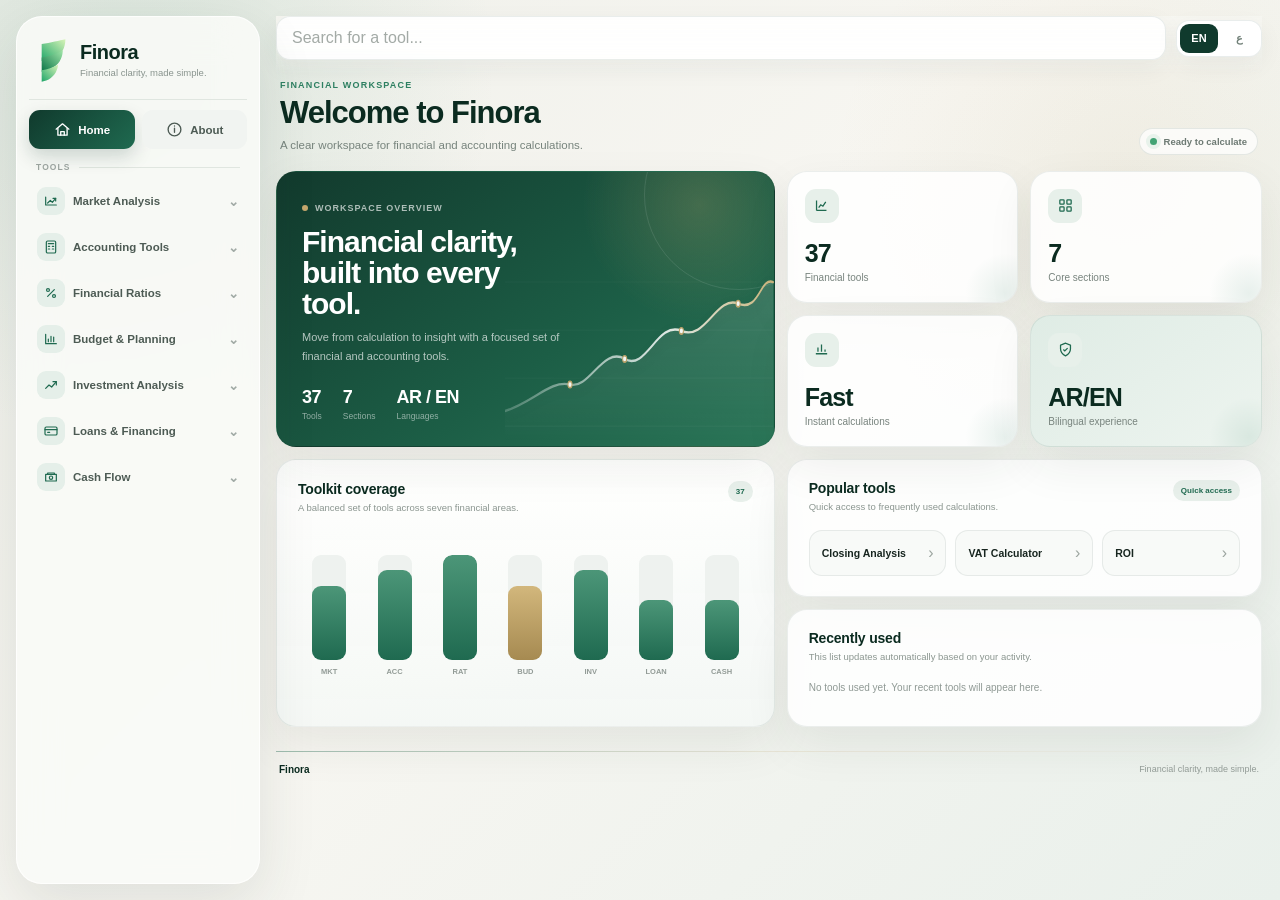
==== commit c4615e15: "Update index.html" ====
--- a/index.html
+++ b/index.html
@@ -262,133 +262,133 @@
 /* ---------- Dashboard grid ---------- */
 .dashboard-grid{
   display:grid;
-  grid-template-columns:1.18fr .92fr;
+  grid-template-columns:1.55fr .72fr .72fr;
   grid-template-areas:
-    "mountain chart"
-    "coverage popular"
-    "coverage recent";
+    "overview metricA metricB"
+    "overview metricC metricD"
+    "coverage popular popular"
+    "coverage recent recent";
   gap:12px;
 }
-.panel{
+.panel,.metric{
   border:1px solid rgba(20,58,45,.08);
   border-radius:20px;
   box-shadow:var(--shadow);
   overflow:hidden;
-  background:rgba(255,255,255,.86);
-}
-
-/* ---------- Mountain visual + line chart ---------- */
-.mountain-panel{
-  grid-area:mountain;
-  min-height:330px;
+}
+.panel{background:rgba(255,255,255,.86)}
+.metric{
+  min-height:126px;
+  padding:17px;
+  display:flex;
+  flex-direction:column;
+  justify-content:space-between;
+  background:rgba(255,255,255,.84);
   position:relative;
-  background:var(--green-900);
-}
-.mountain-panel img{
+}
+.metric:after{
+  content:"";
   position:absolute;
-  inset:0;
-  width:100%;
-  height:100%;
-  object-fit:cover;
-}
-.mountain-overlay{
-  position:absolute;
-  inset:0;
+  width:80px;height:80px;
+  border-radius:50%;
+  right:-28px;bottom:-31px;
+  background:radial-gradient(circle,rgba(46,128,98,.10),transparent 70%);
+}
+html[dir=rtl] .metric:after{right:auto;left:-28px}
+.metric-icon{
+  width:34px;height:34px;
+  display:grid;place-items:center;
+  border-radius:11px;
+  background:#e7f0ea;
+  color:var(--green-700);
+}
+.metric-icon svg{width:17px;height:17px}
+.metric-value{
+  color:var(--green-950);
+  font-size:25px;
+  font-weight:840;
+  letter-spacing:-.8px;
+  line-height:1;
+}
+.metric-label{
+  margin-top:5px;
+  color:#78847e;
+  font-size:10px;
+  line-height:1.35;
+}
+.metric-a{grid-area:metricA}
+.metric-b{grid-area:metricB}
+.metric-c{grid-area:metricC}
+.metric-d{
+  grid-area:metricD;
+  background:linear-gradient(145deg,#dfece5,#edf4ef);
+}
+
+/* ---------- Overview visual ---------- */
+.overview-panel{
+  grid-area:overview;
+  min-height:264px;
+  position:relative;
+  padding:25px;
+  color:#fff;
   background:
-    linear-gradient(90deg,rgba(7,31,24,.91) 0%,rgba(7,31,24,.60) 50%,rgba(7,31,24,.10) 100%);
-}
-html[dir=rtl] .mountain-overlay{
-  background:
-    linear-gradient(270deg,rgba(7,31,24,.91) 0%,rgba(7,31,24,.60) 50%,rgba(7,31,24,.10) 100%);
-}
-.mountain-copy{
-  position:relative;
-  z-index:2;
-  width:min(470px,70%);
-  padding:30px;
-  color:#fff;
-}
-.mountain-copy h2{
-  margin:12px 0 10px;
-  font-size:31px;
-  line-height:1.04;
+    radial-gradient(circle at 85% 12%,rgba(197,167,109,.24),transparent 24%),
+    linear-gradient(145deg,#123a2d 0%,#1c5e46 60%,#2b7658 100%);
+}
+.overview-copy{position:relative;z-index:3;max-width:58%}
+.overview-kicker{
+  display:inline-flex;align-items:center;gap:7px;
+  color:rgba(255,255,255,.65);
+  font-size:9px;font-weight:800;letter-spacing:1px;text-transform:uppercase;
+}
+.overview-kicker:before{content:"";width:6px;height:6px;border-radius:50%;background:var(--gold)}
+.overview-panel h2{
+  margin:12px 0 9px;
+  font-size:30px;
+  line-height:1.03;
   letter-spacing:-1px;
 }
-.mountain-copy p{
-  max-width:430px;
+.overview-panel p{
   margin:0;
   color:rgba(255,255,255,.68);
   font-size:11px;
-  line-height:1.7;
-}
-.overview-kicker{
-  display:inline-flex;
-  align-items:center;
-  gap:7px;
-  color:rgba(255,255,255,.68);
-  font-size:9px;
-  font-weight:800;
-  letter-spacing:1px;
-  text-transform:uppercase;
-}
-.overview-kicker:before{
-  content:"";
-  width:6px;height:6px;
-  border-radius:50%;
-  background:var(--gold);
-}
-
-.chart-panel{
-  grid-area:chart;
-  min-height:330px;
-  padding:21px 22px 17px;
-  display:flex;
-  flex-direction:column;
-  background:
-    radial-gradient(circle at 90% 5%,rgba(197,167,109,.12),transparent 24%),
-    rgba(255,255,255,.88);
-}
-.chart-head{margin-bottom:7px}
-.chart-dot{
-  width:9px;height:9px;
-  border-radius:50%;
-  background:var(--green-600);
-  box-shadow:0 0 0 5px rgba(46,128,98,.09);
-}
-.chart-stage{
-  flex:1;
-  min-height:205px;
-  position:relative;
-}
-.main-line-chart{width:100%;height:100%;overflow:visible}
-.chart-grid path{
-  stroke:rgba(16,58,45,.07);
-  stroke-width:1;
-}
-.main-area{fill:url(#mainAreaGradient)}
-.main-line{
+  line-height:1.65;
+}
+.overview-inline{
+  display:flex;gap:21px;
+  margin-top:22px;
+}
+.overview-inline div{display:flex;flex-direction:column;gap:3px}
+.overview-inline strong{font-size:18px;letter-spacing:-.5px}
+.overview-inline span{font-size:8.5px;color:rgba(255,255,255,.52)}
+.overview-chart{
+  position:absolute;
+  right:0;
+  bottom:0;
+  width:54%;
+  height:76%;
+  opacity:.95;
+}
+html[dir=rtl] .overview-chart{right:auto;left:0;transform:scaleX(-1)}
+.overview-chart .gridline{stroke:rgba(255,255,255,.07);stroke-width:1}
+.overview-chart .area{fill:url(#areaGradient)}
+.overview-chart .line{
   fill:none;
-  stroke:url(#mainLineGradient);
+  stroke:url(#lineGradient);
   stroke-width:3;
   stroke-linecap:round;
-}
-.main-points circle{
-  fill:#fff;
-  stroke:var(--green-600);
-  stroke-width:2;
-}
-.chart-caption{
-  display:flex;
-  align-items:center;
-  gap:8px;
-  color:#89948e;
-  font-size:8.5px;
-  font-weight:750;
-}
-.trend-line-mini{
-  width:52px;height:2px;border-radius:999px;
-  background:linear-gradient(90deg,var(--green-500),var(--gold));
-}
+  filter:drop-shadow(0 4px 8px rgba(0,0,0,.15));
+}
+.overview-chart circle{fill:#fff;stroke:#c5a76d;stroke-width:2}
+.overview-orbit{
+  position:absolute;
+  width:190px;height:190px;
+  right:-60px;top:-72px;
+  border:1px solid rgba(255,255,255,.10);
+  border-radius:50%;
+}
+html[dir=rtl] .overview-orbit{right:auto;left:-60px}
+
 /* ---------- Coverage visual ---------- */
 .coverage-panel{
   grid-area:coverage;
@@ -628,9 +628,6 @@
 /* ---------- Responsive ---------- */
 @media(max-width:1100px){
   .sidebar{width:224px}
-  .main{margin-left:256px;width:calc(100% - 256px)}
-  .dashboard-grid{grid-template-columns:1.08fr .92fr}
-}
   .main{margin-left:256px;width:calc(100% - 256px)}
   .dashboard-grid{
     grid-template-columns:1.35fr .65fr .65fr;
@@ -654,14 +651,16 @@
   .main{margin:0;width:100%;padding:12px 13px 28px}
   .menu-btn{display:grid}
   .dashboard-grid{
-    grid-template-columns:1fr;
+    grid-template-columns:1fr 1fr;
     grid-template-areas:
-      "mountain"
-      "chart"
-      "coverage"
-      "popular"
-      "recent";
+      "overview overview"
+      "metricA metricB"
+      "metricC metricD"
+      "coverage coverage"
+      "popular popular"
+      "recent recent";
   }
+  .overview-panel{min-height:250px}
   .about-content{grid-template-columns:1fr}
   .about-system{margin-left:0}
   html[dir=rtl] .about-system{margin-left:auto;margin-right:0}
@@ -677,8 +676,13 @@
     gap:10px;
     grid-template-columns:1fr 1fr;
   }
-  
-  
+  .overview-panel{min-height:275px;padding:21px;grid-column:1/-1}
+  .overview-copy{max-width:83%}
+  .overview-panel h2{font-size:26px}
+  .overview-chart{width:72%;height:58%;opacity:.58}
+  .overview-inline{gap:14px}
+  .metric{min-height:112px;padding:14px}
+  .metric-value{font-size:21px}
   .coverage-panel,.popular-panel,.recent-panel{grid-column:1/-1}
   .tool-list.compact-tools{grid-template-columns:1fr}
   .coverage-bars{gap:6px}
@@ -686,27 +690,6 @@
   .about-row{grid-template-columns:33px 1fr;gap:10px}
   .about-desc{grid-column:2}
   .calc-wrap{grid-template-columns:1fr}
-}
-
-
-@media(max-width:850px){
-  .dashboard-grid{
-    grid-template-columns:1fr;
-    grid-template-areas:
-      "mountain"
-      "chart"
-      "coverage"
-      "popular"
-      "recent";
-  }
-  .mountain-panel,.chart-panel{min-height:300px}
-}
-@media(max-width:560px){
-  .mountain-panel{min-height:285px}
-  .mountain-copy{width:88%;padding:23px}
-  .mountain-copy h2{font-size:26px}
-  .chart-panel{min-height:290px;padding:18px}
-  .chart-stage{min-height:195px}
 }
 
 </style>
@@ -755,63 +738,70 @@
   </div>
 
   <div class="dashboard-grid">
-   <section class="panel mountain-panel" aria-label="Finora visual">
-    <img src="[data-uri]" alt="Modern glass architecture with mountain landscape">
-    <div class="mountain-overlay"></div>
-    <div class="mountain-copy">
-     <span class="overview-kicker" data-t="visualWorkspace">Finora workspace</span>
+   <section class="panel overview-panel">
+    <div class="overview-orbit"></div>
+    <div class="overview-copy">
+     <span class="overview-kicker" data-t="overview">Workspace overview</span>
      <h2 data-t="clarity">Financial clarity, built into every tool.</h2>
      <p data-t="overviewText">Move from calculation to insight with a focused set of financial and accounting tools.</p>
+     <div class="overview-inline">
+      <div><strong id="toolCount">37</strong><span data-t="tools">Tools</span></div>
+      <div><strong>7</strong><span data-t="sections">Sections</span></div>
+      <div><strong>AR / EN</strong><span data-t="languages">Languages</span></div>
+     </div>
     </div>
+
+    <svg class="overview-chart" viewBox="0 0 520 260" preserveAspectRatio="none" aria-hidden="true">
+     <defs>
+      <linearGradient id="lineGradient" x1="0" x2="1">
+       <stop offset="0%" stop-color="rgba(255,255,255,.22)"/>
+       <stop offset="60%" stop-color="rgba(255,255,255,.90)"/>
+       <stop offset="100%" stop-color="#d5b97f"/>
+      </linearGradient>
+      <linearGradient id="areaGradient" x1="0" y1="0" x2="0" y2="1">
+       <stop offset="0%" stop-color="rgba(255,255,255,.15)"/>
+       <stop offset="100%" stop-color="rgba(255,255,255,0)"/>
+      </linearGradient>
+     </defs>
+     <path class="gridline" d="M0 55H520M0 115H520M0 175H520M0 235H520"/>
+     <path class="area" d="M0 216 C55 205 88 177 126 183 S190 135 232 151 S295 103 342 116 S410 71 452 82 S494 48 520 55 L520 260 L0 260 Z"/>
+     <path class="line" d="M0 216 C55 205 88 177 126 183 S190 135 232 151 S295 103 342 116 S410 71 452 82 S494 48 520 55"/>
+     <circle cx="126" cy="183" r="4"/><circle cx="232" cy="151" r="4"/><circle cx="342" cy="116" r="4"/><circle cx="452" cy="82" r="4"/>
+    </svg>
    </section>
 
-   <section class="panel chart-panel">
-    <div class="panel-head chart-head">
-     <div>
-      <h3 data-t="analysisPreview">Analysis preview</h3>
-      <p data-t="analysisPreviewText">A visual view of movement and change.</p>
-     </div>
-     <span class="chart-dot"></span>
+   <section class="metric metric-a">
+    <div class="metric-icon">
+     <svg viewBox="0 0 24 24" fill="none" stroke="currentColor" stroke-width="1.8"><path d="M5 19V5M5 19h14M8 15l3-4 3 2 4-6"/></svg>
     </div>
-
-    <div class="chart-stage">
-     <svg class="main-line-chart" viewBox="0 0 620 300" preserveAspectRatio="none" aria-hidden="true">
-      <defs>
-       <linearGradient id="mainLineGradient" x1="0" x2="1">
-        <stop offset="0%" stop-color="#7db59d"/>
-        <stop offset="58%" stop-color="#2e8062"/>
-        <stop offset="100%" stop-color="#c5a76d"/>
-       </linearGradient>
-       <linearGradient id="mainAreaGradient" x1="0" y1="0" x2="0" y2="1">
-        <stop offset="0%" stop-color="rgba(46,128,98,.20)"/>
-        <stop offset="100%" stop-color="rgba(46,128,98,0)"/>
-       </linearGradient>
-      </defs>
-      <g class="chart-grid">
-       <path d="M0 55H620M0 115H620M0 175H620M0 235H620"/>
-       <path d="M100 0V300M220 0V300M340 0V300M460 0V300M580 0V300"/>
-      </g>
-      <path class="main-area" d="M0 235 C60 230 88 190 132 201 S201 158 250 167 S319 118 366 132 S433 86 482 102 S554 54 620 70 L620 300 L0 300 Z"/>
-      <path class="main-line" d="M0 235 C60 230 88 190 132 201 S201 158 250 167 S319 118 366 132 S433 86 482 102 S554 54 620 70"/>
-      <g class="main-points">
-       <circle cx="132" cy="201" r="4"/>
-       <circle cx="250" cy="167" r="4"/>
-       <circle cx="366" cy="132" r="4"/>
-       <circle cx="482" cy="102" r="4"/>
-       <circle cx="620" cy="70" r="4"/>
-      </g>
-     </svg>
+    <div><div class="metric-value">37</div><div class="metric-label" data-t="financialTools">Financial tools</div></div>
+   </section>
+
+   <section class="metric metric-b">
+    <div class="metric-icon">
+     <svg viewBox="0 0 24 24" fill="none" stroke="currentColor" stroke-width="1.8"><rect x="4" y="4" width="6" height="6" rx="1"/><rect x="14" y="4" width="6" height="6" rx="1"/><rect x="4" y="14" width="6" height="6" rx="1"/><rect x="14" y="14" width="6" height="6" rx="1"/></svg>
     </div>
-
-    <div class="chart-caption">
-     <span data-t="trendLabel">Visual trend</span>
-     <span class="trend-line-mini"></span>
+    <div><div class="metric-value">7</div><div class="metric-label" data-t="coreSections">Core sections</div></div>
+   </section>
+
+   <section class="metric metric-c">
+    <div class="metric-icon">
+     <svg viewBox="0 0 24 24" fill="none" stroke="currentColor" stroke-width="1.8"><path d="M4 18h16M7 15V9M12 15V5M17 15v-3"/></svg>
     </div>
+    <div><div class="metric-value" data-t="fast">Fast</div><div class="metric-label" data-t="instant">Instant calculations</div></div>
+   </section>
+
+   <section class="metric metric-d">
+    <div class="metric-icon">
+     <svg viewBox="0 0 24 24" fill="none" stroke="currentColor" stroke-width="1.8"><path d="M12 3 5 6v5c0 5 3 8 7 10 4-2 7-5 7-10V6l-7-3Z"/><path d="m9 12 2 2 4-4"/></svg>
+    </div>
+    <div><div class="metric-value">AR/EN</div><div class="metric-label" data-t="bilingual">Bilingual experience</div></div>
    </section>
 
    <section class="panel coverage-panel">
     <div class="panel-head">
      <div><h3 data-t="coverageTitle">Toolkit coverage</h3><p data-t="coverageText">A balanced set of tools across seven financial areas.</p></div>
+     <span class="mini-badge">37</span>
     </div>
     <div class="coverage-bars" aria-hidden="true">
      <div class="coverage-item"><div class="coverage-track"><div class="coverage-fill" style="height:71%"></div></div><span>MKT</span></div>
@@ -955,10 +945,6 @@
   welcomeFinora:"Welcome to Finora",
   dashboardIntro:"A clear workspace for financial and accounting calculations.",
   ready:"Ready to calculate",
-  visualWorkspace:"Finora workspace",
-  analysisPreview:"Analysis preview",
-  analysisPreviewText:"A visual view of movement and change.",
-  trendLabel:"Visual trend",
   overview:"Workspace overview",
   clarity:"Financial clarity, built into every tool.",
   overviewText:"Move from calculation to insight with a focused set of financial and accounting tools.",
@@ -999,10 +985,6 @@
   welcomeFinora:"مرحبًا بك في Finora",
   dashboardIntro:"مساحة واضحة للحسابات المالية والمحاسبية.",
   ready:"جاهز للحساب",
-  visualWorkspace:"مساحة Finora",
-  analysisPreview:"معاينة التحليل",
-  analysisPreviewText:"عرض بصري للحركة والتغير.",
-  trendLabel:"الاتجاه البصري",
   overview:"نظرة عامة",
   clarity:"وضوح مالي داخل كل أداة.",
   overviewText:"انتقل من الحساب إلى الفهم من خلال مجموعة مركزة من الأدوات المالية والمحاسبية.",
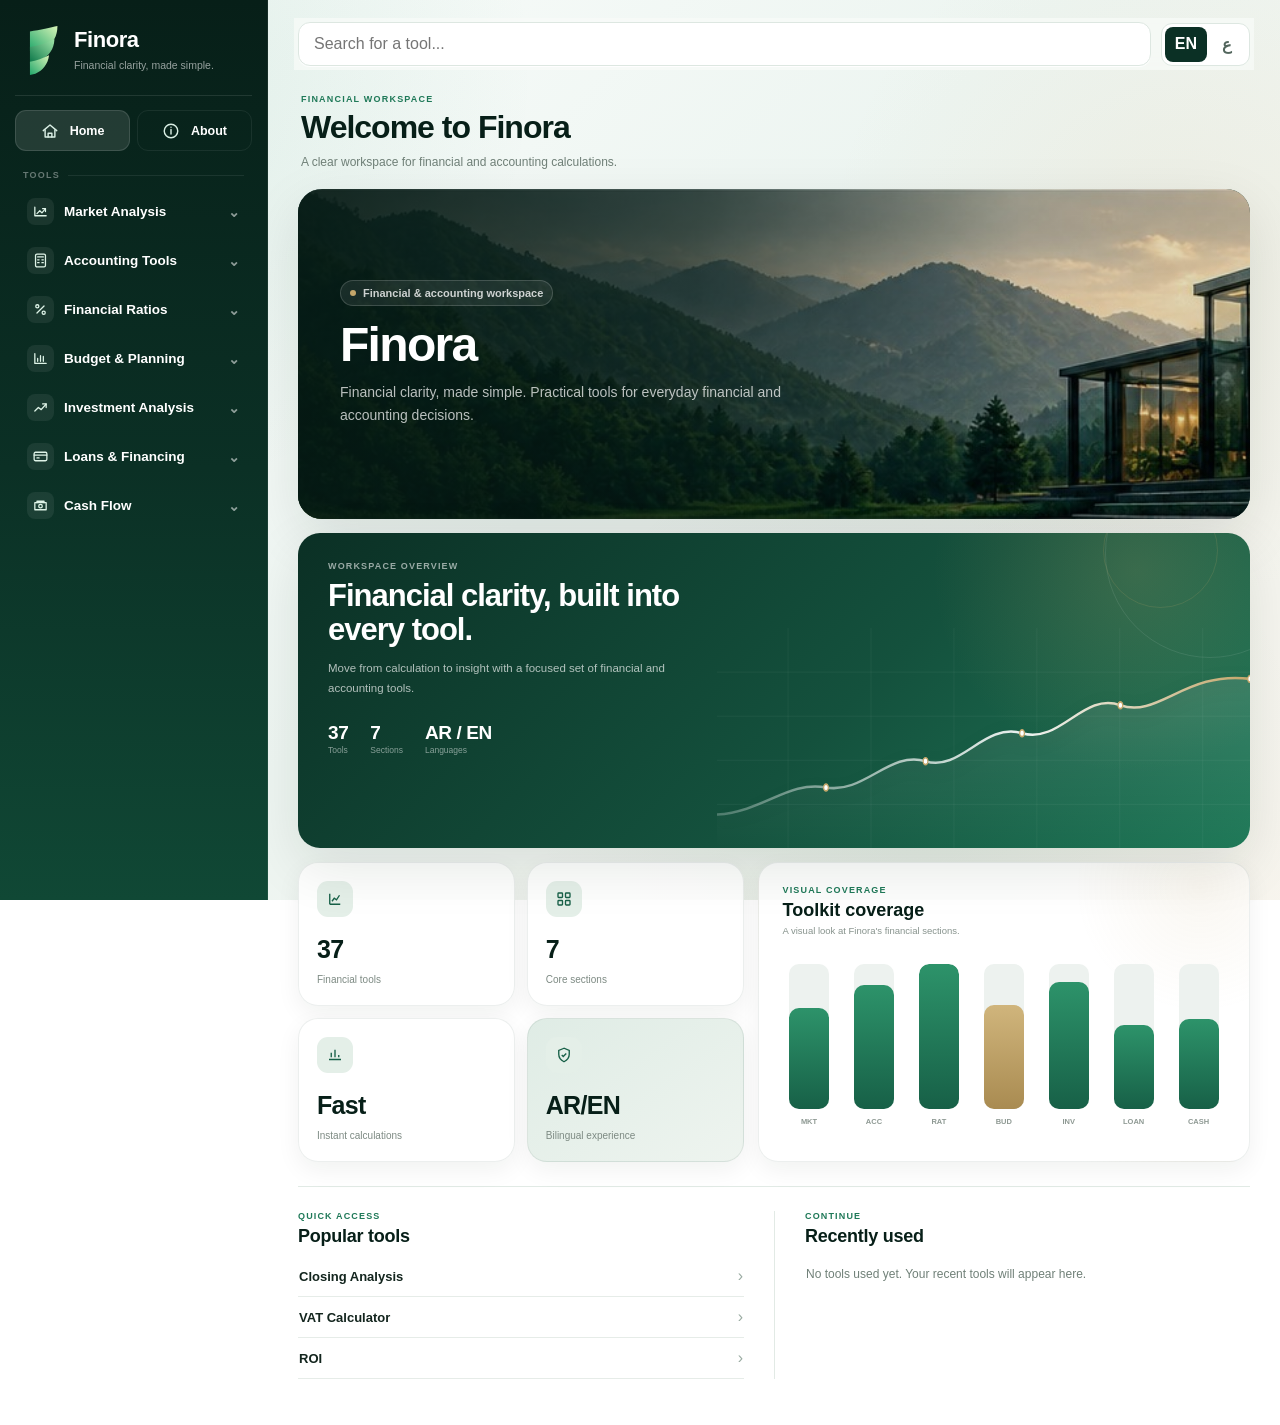
==== commit e7c5c2f1: "Update index.html" ====
--- a/index.html
+++ b/index.html
@@ -7,689 +7,925 @@
 <style>
 
 :root{
-  --ink:#17251f;
-  --muted:#77847d;
-  --green-950:#0b2b20;
-  --green-900:#103a2d;
-  --green-800:#164a39;
-  --green-700:#1f6a50;
-  --green-600:#2e8062;
-  --green-500:#4d9a7b;
-  --mint:#dfece5;
-  --mint-2:#edf4ef;
-  --cream:#f4f2ec;
-  --paper:#fbfbf8;
+  --green-950:#071f18;
+  --green-900:#0b3025;
+  --green-800:#104835;
+  --green-700:#176047;
+  --green-600:#1f7958;
+  --green-500:#2d936a;
+  --sage-100:#e9f1ed;
+  --sage-50:#f5f8f6;
+  --gold:#c4a66a;
+  --ink:#13251e;
+  --muted:#708078;
+  --line:#dde7e1;
   --white:#ffffff;
-  --gold:#c5a76d;
-  --red:#c86f6f;
-  --line:rgba(20,58,45,.10);
-  --shadow:0 18px 46px rgba(32,54,44,.08);
-  --shadow-sm:0 8px 24px rgba(32,54,44,.06);
+  --shadow-sm:0 8px 25px rgba(7,31,24,.06);
+  --shadow-md:0 18px 55px rgba(7,31,24,.10);
 }
 *{box-sizing:border-box}
 html{scroll-behavior:smooth}
 body{
   margin:0;
+  font-family:Inter,"SF Pro Text","Segoe UI",Arial,sans-serif;
+  background:
+    radial-gradient(circle at 8% 8%, rgba(45,147,106,.13), transparent 30%),
+    radial-gradient(circle at 92% 28%, rgba(196,166,106,.10), transparent 26%),
+    radial-gradient(circle at 72% 88%, rgba(31,121,88,.08), transparent 32%),
+    linear-gradient(135deg,#fbfdfc 0%,#edf5f1 48%,#f8f5ee 100%);
+  background-attachment:fixed;
   color:var(--ink);
-  font-family:Inter,"SF Pro Display","Segoe UI",Arial,sans-serif;
   -webkit-font-smoothing:antialiased;
-  background:
-    radial-gradient(circle at 10% 8%,rgba(77,154,123,.14),transparent 26%),
-    radial-gradient(circle at 88% 20%,rgba(197,167,109,.10),transparent 22%),
-    linear-gradient(135deg,#eeefe9 0%,#f7f6f1 48%,#e9f0eb 100%);
 }
 html[dir=rtl] body{font-family:"Tajawal","Segoe UI",Tahoma,Arial,sans-serif}
-button,input{font:inherit}
-button{-webkit-tap-highlight-color:transparent}
-.app{min-height:100vh}
-
-/* ---------- Sidebar ---------- */
+button,input,select{font:inherit}
+button{ -webkit-tap-highlight-color:transparent }
+.app{display:flex;min-height:100vh}
+
+/* Sidebar */
 .sidebar{
-  position:fixed;
-  left:16px;
-  top:16px;
-  bottom:16px;
-  width:244px;
-  z-index:50;
-  overflow:auto;
-  padding:18px 12px;
-  border:1px solid rgba(255,255,255,.78);
-  border-radius:26px;
-  background:rgba(250,251,248,.88);
-  backdrop-filter:blur(20px);
-  box-shadow:0 22px 60px rgba(32,54,44,.11);
-}
+  position:fixed;inset:0 auto 0 0;width:268px;
+  background:linear-gradient(180deg,#071f18 0%,#0b3025 52%,#104835 100%);
+  padding:22px 15px 24px;color:#fff;overflow:auto;z-index:50;
+  border-right:1px solid rgba(255,255,255,.06)
+}
+
 .brand{
-  display:flex;
-  align-items:center;
-  gap:11px;
-  padding:4px 7px 17px;
+  display:flex;gap:12px;align-items:center;padding:4px 8px 20px;
+  border-bottom:1px solid rgba(255,255,255,.10);margin-bottom:14px
+}
+.symbol{width:39px;height:49px;flex:none}
+.brand h1{margin:0;font-size:22px;letter-spacing:-.45px;font-weight:760}
+.brand p{margin:5px 0 0;color:rgba(255,255,255,.58);font-size:10.5px;line-height:1.45}
+.nav,.group-title,.sub{
+  width:100%;border:0;color:#fff;cursor:pointer;text-align:left
+}
+.nav,.group-title{
+  display:flex;align-items:center;gap:10px;padding:11px 12px;border-radius:11px;
+  background:transparent;font-weight:650;font-size:13.5px;transition:.2s
+}
+html[dir=rtl] .nav,html[dir=rtl] .group-title,html[dir=rtl] .sub{text-align:right}
+.nav.active,.nav:hover,.group-title:hover,.group.open>.group-title{
+  background:rgba(255,255,255,.085)
+}
+.group-title{justify-content:space-between}
+.left{display:flex;align-items:center;gap:10px;min-width:0}
+.ico{
+  width:27px;height:27px;display:grid;place-items:center;border-radius:8px;
+  background:rgba(255,255,255,.07);color:#dff4e8;flex:none
+}
+.ico svg{width:17px;height:17px}
+.arrow{transition:.2s;color:rgba(255,255,255,.54);font-size:14px}
+.group.open .arrow{transform:rotate(180deg)}
+.subs{max-height:0;overflow:hidden;transition:max-height .25s ease;padding:0 5px}
+.group.open .subs{max-height:560px;padding-top:4px}
+.sub{
+  padding:9px 12px 9px 47px;border-radius:8px;background:transparent;
+  color:rgba(255,255,255,.68);font-size:12.5px;transition:.18s
+}
+html[dir=rtl] .sub{padding:9px 47px 9px 12px}
+.sub:hover,.sub.active{background:rgba(45,147,106,.18);color:#fff}
+
+/* Main */
+.main{
+  margin-left:268px;width:calc(100% - 268px);
+  padding:22px 30px 42px;max-width:1600px
+}
+
+.top{
+  position:sticky;top:0;z-index:20;
+  display:flex;align-items:center;gap:10px;margin:-4px -4px 18px;padding:4px;
+  background:rgba(248,251,249,.72);backdrop-filter:blur(16px)
+}
+.menu-btn{
+  display:none;width:44px;height:44px;border:1px solid var(--line);border-radius:12px;
+  background:#fff;color:var(--green-900);cursor:pointer;place-items:center
+}
+.menu-btn svg{width:20px;height:20px}
+.search{
+  flex:1;padding:12px 15px;border:1px solid var(--line);border-radius:12px;
+  background:rgba(255,255,255,.95);outline:none;color:var(--ink);
+  transition:.2s;box-shadow:0 1px 0 rgba(255,255,255,.8)
+}
+.search:focus{border-color:#9bc7b2;box-shadow:0 0 0 4px rgba(31,121,88,.08)}
+.lang{
+  display:flex;background:#fff;border:1px solid var(--line);padding:3px;border-radius:11px
+}
+.lang button{
+  border:0;background:transparent;padding:8px 10px;border-radius:8px;
+  cursor:pointer;font-weight:750;color:#53665d;min-width:39px
+}
+.lang button.active{background:var(--green-900);color:#fff}
+.page{display:none}.page.active{display:block}
+
+/* Hero */
+.hero{
+  min-height:310px;border-radius:24px;overflow:hidden;position:relative;
+  box-shadow:var(--shadow-md);margin-bottom:0;background:var(--green-900)
+}
+.hero img{position:absolute;inset:0;width:100%;height:100%;object-fit:cover}
+.hero:after{
+  content:"";position:absolute;inset:0;
+  background:linear-gradient(90deg,rgba(5,26,20,.93) 0%,rgba(5,26,20,.70) 39%,rgba(5,26,20,.16) 72%)
+}
+html[dir=rtl] .hero:after{
+  background:linear-gradient(270deg,rgba(5,26,20,.93) 0%,rgba(5,26,20,.70) 39%,rgba(5,26,20,.16) 72%)
+}
+.hero-copy{
+  position:relative;z-index:2;color:#fff;min-height:310px;
+  display:flex;flex-direction:column;justify-content:center;
+  padding:42px;width:min(600px,58%)
+}
+.hero-kicker{
+  display:inline-flex;align-items:center;gap:7px;
+  width:max-content;padding:6px 9px;border:1px solid rgba(255,255,255,.16);
+  border-radius:999px;background:rgba(255,255,255,.08);
+  color:rgba(255,255,255,.78);font-size:11px;font-weight:650;margin-bottom:14px
+}
+.hero-kicker:before{content:"";width:6px;height:6px;border-radius:50%;background:var(--gold)}
+.hero-copy h2{
+  font-size:48px;letter-spacing:-1.7px;margin:0 0 11px;line-height:1.03;font-weight:760
+}
+.hero-copy p{
+  margin:0;max-width:490px;color:rgba(255,255,255,.72);
+  font-size:14px;line-height:1.7
+}
+/* Section system — fewer cards */
+.home-section{padding:25px 0;border-bottom:1px solid rgba(221,231,225,.82)}
+.home-section:last-child{border-bottom:0}
+.section-head{
+  display:flex;align-items:flex-end;justify-content:space-between;gap:15px;margin-bottom:13px
+}
+.section-head h3{margin:0;color:var(--green-950);font-size:18px;letter-spacing:-.25px}
+.section-head p{margin:4px 0 0;color:var(--muted);font-size:11.5px}
+.category-list{display:grid;grid-template-columns:1fr 1fr;column-gap:28px}
+.category-row{
+  appearance:none;width:100%;border:0;border-bottom:1px solid #e6ece8;
+  background:transparent;display:flex;align-items:center;gap:12px;padding:14px 2px;
+  color:var(--ink);cursor:pointer;text-align:left;transition:.18s
+}
+html[dir=rtl] .category-row{text-align:right}
+.category-row:hover{padding-left:7px;color:var(--green-700)}
+html[dir=rtl] .category-row:hover{padding-left:2px;padding-right:7px}
+.category-icon{
+  width:34px;height:34px;display:grid;place-items:center;border-radius:10px;
+  background:#e9f1ed;color:var(--green-700);flex:none
+}
+.category-icon svg{width:18px;height:18px}
+.category-copy{min-width:0;flex:1}
+.category-copy strong{display:block;font-size:13.5px;font-weight:700}
+.category-copy span{display:block;color:var(--muted);font-size:10.5px;margin-top:3px}
+.row-arrow{color:#9aaba2;font-size:18px}
+html[dir=rtl] .row-arrow{transform:scaleX(-1)}
+
+.tool-list{display:grid;grid-template-columns:repeat(3,1fr);gap:0 26px}
+.tool-row{
+  border:0;border-bottom:1px solid #e6ece8;background:transparent;
+  padding:13px 2px;cursor:pointer;text-align:left;color:var(--ink);
+  display:flex;align-items:center;justify-content:space-between;gap:10px;transition:.18s
+}
+html[dir=rtl] .tool-row{text-align:right}
+.tool-row:hover{color:var(--green-700);padding-left:5px}
+html[dir=rtl] .tool-row:hover{padding-left:2px;padding-right:5px}
+.tool-row b{font-size:13px}
+.tool-row span{color:#9aaba2}
+
+.recent-list{display:flex;flex-wrap:wrap;gap:8px}
+.recent-chip{
+  border:1px solid var(--line);background:#fff;color:#40584d;border-radius:999px;
+  padding:8px 11px;font-size:11.5px;cursor:pointer;transition:.18s
+}
+.recent-chip:hover{border-color:#a9cabc;color:var(--green-700)}
+.recent-empty{color:var(--muted);font-size:12px;padding:4px 0}
+
+/* Tool page */
+.title{margin:7px 0 20px}
+.title h1{font-size:30px;margin:0;color:var(--green-950);letter-spacing:-.6px}
+.title p{color:var(--muted);font-size:12.5px;max-width:650px;line-height:1.6}
+.calc-wrap{
+  display:grid;grid-template-columns:minmax(0,1fr) minmax(0,1fr);gap:18px
+}
+.calc{
+  background:#fff;border:1px solid var(--line);border-radius:18px;
+  padding:22px;box-shadow:var(--shadow-sm)
+}
+.calc h2{margin:0 0 17px;color:var(--green-900);font-size:16px}
+label{
+  display:block;font-size:11.5px;font-weight:750;color:#52665c;margin:0 0 6px
+}
+.field{
+  width:100%;padding:12px 13px;border:1px solid #d7e3dc;border-radius:10px;
+  margin-bottom:13px;outline:none;background:#fcfdfc;color:var(--ink);transition:.2s
+}
+.field:focus{border-color:#8ebba6;box-shadow:0 0 0 4px rgba(31,121,88,.08)}
+.go{
+  width:100%;border:0;border-radius:10px;padding:12px;
+  background:var(--green-900);color:#fff;font-weight:750;cursor:pointer;transition:.2s
+}
+.go:hover{background:var(--green-800);transform:translateY(-1px)}
+.result{
+  padding:14px 0;border-bottom:1px solid #e7ede9;background:transparent;margin:0
+}
+.result:last-child{border-bottom:0}
+.result small{color:var(--muted)}
+.result strong{display:block;font-size:24px;margin-top:5px;color:var(--green-900)}
+.formula{
+  margin-top:15px;padding:13px 14px;border-left:3px solid var(--gold);
+  border-radius:7px;background:#f7f6f1;color:#53625b;font-size:11.5px;line-height:1.65
+}
+html[dir=rtl] .formula{border-left:0;border-right:3px solid var(--gold)}
+.empty{color:var(--muted);font-size:12.5px;line-height:1.7}
+
+.sidebar-overlay{display:none}
+
+@media(max-width:1000px){
+  .sidebar{width:225px}
+  .main{margin-left:225px;width:calc(100% - 225px);padding:20px 22px 36px}
+  
+  .hero-copy{width:68%}
+  .tool-list{grid-template-columns:repeat(2,1fr)}
+}
+@media(max-width:760px){
+  body.nav-open{overflow:hidden}
+  .sidebar{
+    position:fixed;top:0;bottom:0;left:0;width:min(82vw,300px);
+    transform:translateX(-104%);transition:transform .28s ease;
+    box-shadow:20px 0 55px rgba(0,0,0,.22)
+  }
+  
+  body.nav-open .sidebar{transform:translateX(0)}
+  .sidebar-overlay{
+    display:block;position:fixed;inset:0;background:rgba(6,25,19,.44);
+    opacity:0;pointer-events:none;transition:.25s;z-index:40
+  }
+  body.nav-open .sidebar-overlay{opacity:1;pointer-events:auto}
+  .main{margin:0;width:100%;padding:14px 15px 32px}
+  .top{top:0;margin:-2px -2px 14px;padding:2px}
+  .menu-btn{display:grid}
+  .hero{min-height:330px;border-radius:19px}
+  .hero-copy{width:88%;min-height:330px;padding:27px 22px}
+  .hero-copy h2{font-size:38px;letter-spacing:-1.2px}
+  .hero-copy p{font-size:13px}
+  html[dir=rtl]
+  .category-list,.tool-list,.calc-wrap{grid-template-columns:1fr}
+  .home-section{padding:22px 0}
+  .category-row{padding:13px 1px}
+  .tool-row{padding:12px 1px}
+  .title h1{font-size:26px}
+}
+@media(max-width:430px){
+  .search{min-width:0;padding:11px 12px}
+  .lang button{min-width:34px;padding:7px 8px}
+  .hero-copy{width:96%}
+  .hero-copy h2{font-size:34px}
+}
+
+
+/* Primary navigation */
+.primary-nav{
+  display:grid;
+  grid-template-columns:1fr 1fr;
+  gap:7px;
   margin-bottom:10px;
-  border-bottom:1px solid var(--line);
-}
-.symbol{width:33px;height:43px;flex:none}
-.brand h1{margin:0;color:var(--green-950);font-size:20px;font-weight:820;letter-spacing:-.5px}
-.brand p{margin:3px 0 0;color:#89948e;font-size:9.5px;line-height:1.35}
-.primary-nav{display:grid;grid-template-columns:1fr 1fr;gap:7px;margin:0 0 13px}
-.nav,.group-title,.sub{
-  width:100%;
-  border:0;
-  cursor:pointer;
-  color:#4d5b54;
-  text-align:left;
-}
-html[dir=rtl] .nav,
-html[dir=rtl] .group-title,
-html[dir=rtl] .sub{text-align:right}
-.nav{
-  min-height:39px;
-  border-radius:11px;
-  background:#f1f4f1;
-  display:flex;
-  align-items:center;
+}
+.primary-nav .nav{
   justify-content:center;
-  gap:7px;
-  padding:9px 8px;
-  font-size:11.5px;
-  font-weight:760;
-  transition:.2s ease;
-}
-.nav:hover{background:#e7eee9;color:var(--green-900)}
-.nav.active{
-  color:#fff;
-  background:linear-gradient(135deg,var(--green-900),var(--green-700));
-  box-shadow:0 8px 18px rgba(16,58,45,.18);
-}
-.nav-mini-icon{display:grid;place-items:center;width:18px;height:18px}
-.nav-mini-icon svg{width:17px;height:17px}
+  padding:10px 8px;
+  font-size:12.5px;
+  border:1px solid rgba(255,255,255,.07);
+}
+.primary-nav .nav.active{
+  background:rgba(255,255,255,.11);
+  border-color:rgba(255,255,255,.12);
+}
+.nav-mini-icon{
+  width:19px;height:19px;display:grid;place-items:center;flex:none;
+  color:#d9eee4;
+}
+.nav-mini-icon svg{width:18px;height:18px}
 .nav-divider{
   display:flex;align-items:center;gap:8px;
-  margin:3px 7px 7px;
-  color:#9aa39e;
-  font-size:8.5px;
-  font-weight:850;
-  letter-spacing:1.1px;
+  padding:9px 8px 7px;
+  color:rgba(255,255,255,.38);
+  font-size:9px;font-weight:800;letter-spacing:1.2px;text-transform:uppercase;
+}
+.nav-divider:after{
+  content:"";height:1px;flex:1;background:rgba(255,255,255,.08);
+}
+
+/* Home: one compact quick-access area */
+.quick-zone{
+  display:grid;
+  grid-template-columns:1fr 1fr;
+  gap:0;
+  margin-top:24px;
+  padding:24px 0 4px;
+  border-top:1px solid rgba(221,231,225,.86);
+}
+.quick-column{padding-right:30px}
+html[dir=rtl] .quick-column{padding-right:0;padding-left:30px}
+.quick-column + .quick-column{
+  border-left:1px solid rgba(221,231,225,.86);
+  padding-left:30px;padding-right:0;
+}
+html[dir=rtl] .quick-column + .quick-column{
+  border-left:0;border-right:1px solid rgba(221,231,225,.86);
+  padding-right:30px;padding-left:0;
+}
+.section-head.compact{margin-bottom:9px}
+.section-kicker{
+  display:block;
+  color:var(--green-600);
+  font-size:9px;
+  font-weight:800;
+  letter-spacing:1.15px;
   text-transform:uppercase;
-}
-.nav-divider:after{content:"";height:1px;flex:1;background:var(--line)}
-.group{margin:2px 0}
-.group-title{
+  margin-bottom:5px;
+}
+.compact-tools{
+  grid-template-columns:1fr;
+  gap:0;
+}
+.compact-tools .tool-row{
+  padding:11px 1px;
+}
+.recent-column .recent-list{
   display:flex;
+  flex-direction:column;
+  gap:0;
+}
+.recent-column .recent-chip{
+  border:0;
+  border-bottom:1px solid rgba(221,231,225,.86);
+  border-radius:0;
+  background:transparent;
+  padding:11px 1px;
+  text-align:left;
+  color:var(--ink);
+}
+html[dir=rtl] .recent-column .recent-chip{text-align:right}
+.recent-column .recent-chip:hover{
+  background:transparent;
+  color:var(--green-700);
+  padding-left:5px;
+}
+html[dir=rtl] .recent-column .recent-chip:hover{
+  padding-left:1px;
+  padding-right:5px;
+}
+.recent-empty{padding:11px 1px}
+
+/* About — editorial, not card-heavy */
+.about-hero{
+  padding:48px 0 38px;
+  max-width:930px;
+}
+.about-eyebrow{
+  display:inline-block;
+  color:var(--green-600);
+  font-size:10px;
+  font-weight:800;
+  letter-spacing:1.4px;
+  text-transform:uppercase;
+  margin-bottom:13px;
+}
+.about-hero h1{
+  margin:0;
+  max-width:780px;
+  color:var(--green-950);
+  font-size:clamp(34px,5vw,62px);
+  line-height:1.02;
+  letter-spacing:-2px;
+  font-weight:760;
+}
+.about-hero p{
+  margin:20px 0 0;
+  max-width:680px;
+  color:var(--muted);
+  font-size:14px;
+  line-height:1.8;
+}
+.about-divider{
+  height:1px;
+  background:linear-gradient(90deg,var(--green-700),rgba(23,96,71,.16),transparent);
+  margin-bottom:34px;
+}
+html[dir=rtl] .about-divider{
+  background:linear-gradient(270deg,var(--green-700),rgba(23,96,71,.16),transparent);
+}
+.about-content{
+  display:grid;
+  grid-template-columns:minmax(220px,.75fr) minmax(0,1.6fr);
+  gap:58px;
+  align-items:start;
+}
+.about-side{
+  position:sticky;
+  top:86px;
+  padding-top:8px;
+}
+.about-side h2{
+  margin:7px 0 0;
+  color:var(--green-950);
+  font-size:20px;
+  line-height:1.45;
+  font-weight:680;
+  letter-spacing:-.3px;
+}
+.about-list{border-top:1px solid rgba(221,231,225,.9)}
+.about-row{
+  display:grid;
+  grid-template-columns:46px minmax(140px,.8fr) minmax(0,1.3fr);
+  gap:18px;
+  align-items:start;
+  padding:19px 0;
+  border-bottom:1px solid rgba(221,231,225,.9);
+}
+.about-number{
+  font-size:10px;
+  color:#95a69e;
+  font-weight:800;
+  letter-spacing:.8px;
+  padding-top:3px;
+}
+.about-name{
+  color:var(--green-950);
+  font-size:13.5px;
+  font-weight:760;
+  line-height:1.45;
+}
+.about-desc{
+  color:var(--muted);
+  font-size:12px;
+  line-height:1.65;
+}
+.about-count{
+  display:inline-block;
+  margin-top:5px;
+  color:#91a198;
+  font-size:9.5px;
+}
+
+@media(max-width:760px){
+  .quick-zone{grid-template-columns:1fr;gap:22px}
+  .quick-column,
+  html[dir=rtl] .quick-column{
+    padding:0;
+  }
+  .quick-column + .quick-column,
+  html[dir=rtl] .quick-column + .quick-column{
+    border-left:0;border-right:0;
+    border-top:1px solid rgba(221,231,225,.86);
+    padding:22px 0 0;
+  }
+  .about-hero{padding:30px 0 28px}
+  .about-hero h1{letter-spacing:-1.2px}
+  .about-content{grid-template-columns:1fr;gap:24px}
+  .about-side{position:static}
+  .about-row{
+    grid-template-columns:34px 1fr;
+    gap:11px;
+  }
+  .about-desc{
+    grid-column:2;
+    margin-top:-7px;
+  }
+}
+
+
+/* Home visual layout — original structure preserved */
+.hero{
+  width:100%;
+  min-height:330px;
+  margin:0 auto;
+  border-radius:24px;
+  overflow:hidden;
+  position:relative;
+  box-shadow:var(--shadow-md);
+  background:var(--green-900);
+}
+.hero img{
+  position:absolute;
+  inset:0;
+  width:100%;
+  height:100%;
+  object-fit:cover;
+  object-position:center;
+}
+.hero:after{
+  content:"";
+  position:absolute;
+  inset:0;
+  background:linear-gradient(90deg,rgba(5,26,20,.90) 0%,rgba(5,26,20,.62) 42%,rgba(5,26,20,.12) 76%);
+}
+html[dir=rtl] .hero:after{
+  background:linear-gradient(270deg,rgba(5,26,20,.90) 0%,rgba(5,26,20,.62) 42%,rgba(5,26,20,.12) 76%);
+}
+.hero-copy{
+  position:relative;
+  z-index:2;
+  width:min(600px,60%);
+  min-height:330px;
+  padding:42px;
+  display:flex;
+  flex-direction:column;
+  justify-content:center;
+  color:#fff;
+}
+.hero-kicker{
+  display:inline-flex;
   align-items:center;
-  justify-content:space-between;
-  gap:8px;
-  border-radius:11px;
-  padding:8px 8px;
-  background:transparent;
-  font-size:11.5px;
-  font-weight:700;
-  transition:.18s ease;
-}
-.group-title:hover,.group.open>.group-title{
-  background:#eef3ef;
-  color:var(--green-900);
-}
-.left{display:flex;align-items:center;gap:8px;min-width:0}
-.ico{
-  width:28px;height:28px;flex:none;
-  display:grid;place-items:center;
-  color:var(--green-700);
-  border-radius:9px;
-  background:#e5efe9;
-}
-.ico svg{width:16px;height:16px}
-.arrow{font-size:13px;color:#a1aaa5;transition:.2s}
-.group.open .arrow{transform:rotate(180deg)}
-.subs{max-height:0;overflow:hidden;transition:max-height .25s ease;padding:0 4px}
-.group.open .subs{max-height:560px;padding-top:3px}
-.sub{
-  background:transparent;
-  border-radius:8px;
-  padding:7px 9px 7px 42px;
-  color:#7f8b85;
-  font-size:10.5px;
-  transition:.16s ease;
-}
-html[dir=rtl] .sub{padding:7px 42px 7px 9px}
-.sub:hover,.sub.active{background:#edf3ef;color:var(--green-800)}
-
-/* ---------- Main / top bar ---------- */
-.main{
-  margin-left:276px;
-  width:calc(100% - 276px);
-  min-height:100vh;
-  padding:16px 18px 34px 0;
-}
-.top{
-  position:sticky;top:0;z-index:30;
-  display:flex;align-items:center;gap:10px;
-  padding:0 0 14px;
-  background:linear-gradient(180deg,rgba(246,246,241,.96),rgba(246,246,241,.70),transparent);
-  backdrop-filter:blur(10px);
-}
-.menu-btn{
-  display:none;
-  width:42px;height:42px;
-  place-items:center;
-  border:1px solid var(--line);
-  border-radius:12px;
-  background:#fff;
-  color:var(--green-900);
-}
-.menu-btn svg{width:19px;height:19px}
-.search{
-  flex:1;
-  min-width:0;
-  padding:12px 15px;
-  outline:none;
-  border:1px solid rgba(20,58,45,.09);
-  border-radius:14px;
-  color:var(--ink);
-  background:rgba(255,255,255,.90);
-  box-shadow:var(--shadow-sm);
-}
-.search::placeholder{color:#a3aaa6}
-.search:focus{
-  border-color:rgba(46,128,98,.36);
-  box-shadow:0 0 0 4px rgba(46,128,98,.08),var(--shadow-sm);
-}
-.lang{
-  display:flex;
-  gap:2px;
-  padding:3px;
-  border:1px solid rgba(20,58,45,.09);
-  border-radius:13px;
-  background:#fff;
-  box-shadow:var(--shadow-sm);
-}
-.lang button{
-  min-width:38px;
-  border:0;
-  border-radius:9px;
-  padding:8px 9px;
-  background:transparent;
-  color:#718078;
-  cursor:pointer;
+  gap:7px;
+  width:max-content;
+  margin-bottom:14px;
+  padding:6px 9px;
+  border:1px solid rgba(255,255,255,.16);
+  border-radius:999px;
+  background:rgba(255,255,255,.08);
+  color:rgba(255,255,255,.78);
   font-size:11px;
+  font-weight:650;
+}
+.hero-kicker:before{
+  content:"";
+  width:6px;
+  height:6px;
+  border-radius:50%;
+  background:var(--gold);
+}
+.hero-copy h2{
+  margin:0 0 11px;
+  font-size:48px;
+  line-height:1.03;
+  letter-spacing:-1.7px;
+  font-weight:760;
+}
+.hero-copy p{
+  max-width:490px;
+  margin:0;
+  color:rgba(255,255,255,.72);
+  font-size:14px;
+  line-height:1.7;
+}
+
+/* Green line-chart visual directly under the mountain image */
+.trend-panel{
+  position:relative;
+  min-height:230px;
+  margin-top:14px;
+  border-radius:22px;
+  overflow:hidden;
+  background:
+    radial-gradient(circle at 88% 12%,rgba(196,166,106,.20),transparent 23%),
+    linear-gradient(135deg,#0b3025 0%,#14513d 57%,#1f7958 100%);
+  box-shadow:var(--shadow-md);
+}
+.trend-panel-copy{
+  position:absolute;
+  z-index:3;
+  top:26px;
+  left:28px;
+  width:330px;
+  color:#fff;
+}
+html[dir=rtl] .trend-panel-copy{
+  left:auto;
+  right:28px;
+}
+.trend-kicker{
+  display:block;
+  margin-bottom:8px;
+  color:rgba(255,255,255,.58);
+  font-size:9px;
   font-weight:800;
-}
-.lang button.active{background:var(--green-900);color:#fff}
-.page{display:none}
-.page.active{display:block}
-
-/* ---------- Dashboard heading ---------- */
-.dashboard-head{
-  display:flex;
-  align-items:flex-end;
-  justify-content:space-between;
-  gap:20px;
-  padding:6px 4px 16px;
-}
-.dashboard-head .eyebrow{
+  letter-spacing:1.15px;
+  text-transform:uppercase;
+}
+.trend-panel h3{
+  margin:0;
+  max-width:300px;
+  font-size:22px;
+  line-height:1.2;
+  letter-spacing:-.5px;
+  font-weight:720;
+}
+.trend-chart{
+  position:absolute;
+  z-index:2;
+  right:0;
+  bottom:0;
+  width:68%;
+  height:88%;
+}
+html[dir=rtl] .trend-chart{
+  right:auto;
+  left:0;
+  transform:scaleX(-1);
+}
+.trend-grid path{
+  stroke:rgba(255,255,255,.07);
+  stroke-width:1;
+}
+.trend-area{
+  fill:url(#finoraTrendArea);
+}
+.trend-line{
+  fill:none;
+  stroke:url(#finoraTrendLine);
+  stroke-width:3;
+  stroke-linecap:round;
+  filter:drop-shadow(0 6px 10px rgba(0,0,0,.16));
+}
+.trend-points circle{
+  fill:#fff;
+  stroke:#c4a66a;
+  stroke-width:2;
+}
+.trend-orbit{
+  position:absolute;
+  z-index:1;
+  border-radius:50%;
+  border:1px solid rgba(255,255,255,.09);
+}
+.trend-orbit-a{
+  width:210px;
+  height:210px;
+  right:-65px;
+  top:-85px;
+}
+.trend-orbit-b{
+  width:115px;
+  height:115px;
+  right:32px;
+  top:-40px;
+  border-color:rgba(196,166,106,.16);
+}
+html[dir=rtl] .trend-orbit-a{
+  right:auto;
+  left:-65px;
+}
+html[dir=rtl] .trend-orbit-b{
+  right:auto;
+  left:32px;
+}
+
+@media(max-width:760px){
+  .hero{
+    min-height:315px;
+    border-radius:20px;
+  }
+  .hero-copy{
+    min-height:315px;
+    width:86%;
+    padding:28px 23px;
+  }
+  .hero-copy h2{
+    font-size:38px;
+  }
+  .trend-panel{
+    min-height:245px;
+    border-radius:19px;
+  }
+  .trend-panel-copy{
+    top:22px;
+    left:22px;
+    width:68%;
+  }
+  html[dir=rtl] .trend-panel-copy{
+    left:auto;
+    right:22px;
+  }
+  .trend-panel h3{
+    font-size:19px;
+  }
+  .trend-chart{
+    width:86%;
+    height:62%;
+    opacity:.86;
+  }
+}
+
+
+/* Added dashboard content from the visual reference */
+.home-welcome{
+  padding:6px 3px 18px;
+}
+.home-eyebrow{
   display:block;
-  margin-bottom:5px;
+  margin-bottom:7px;
   color:var(--green-600);
   font-size:9px;
   font-weight:850;
   letter-spacing:1.2px;
   text-transform:uppercase;
 }
-.dashboard-head h1{
+.home-welcome h1{
   margin:0;
   color:var(--green-950);
+  font-size:32px;
+  line-height:1.05;
+  letter-spacing:-1px;
+  font-weight:820;
+}
+.home-welcome p{
+  margin:8px 0 0;
+  color:var(--muted);
+  font-size:12px;
+  line-height:1.55;
+}
+
+/* richer text inside green line-chart box */
+.trend-panel{
+  min-height:315px;
+}
+.trend-panel-copy{
+  width:430px;
+  top:28px;
+  left:30px;
+}
+html[dir=rtl] .trend-panel-copy{
+  left:auto;
+  right:30px;
+}
+.trend-panel h3{
+  max-width:380px;
   font-size:31px;
-  font-weight:820;
+  line-height:1.08;
   letter-spacing:-1px;
 }
-.dashboard-head p{
-  margin:6px 0 0;
-  color:var(--muted);
+.trend-panel-copy p{
+  max-width:390px;
+  margin:13px 0 0;
+  color:rgba(255,255,255,.68);
   font-size:11.5px;
-  line-height:1.55;
-}
-.status-pill{
-  display:flex;align-items:center;gap:7px;
-  border:1px solid var(--line);
-  border-radius:999px;
-  padding:7px 10px;
-  background:rgba(255,255,255,.72);
-  color:#6c7972;
-  font-size:9.5px;
-  font-weight:750;
-}
-.status-dot{width:7px;height:7px;border-radius:50%;background:#42a374;box-shadow:0 0 0 4px rgba(66,163,116,.10)}
-
-/* ---------- Dashboard grid ---------- */
-.dashboard-grid{
+  line-height:1.7;
+}
+.trend-stats{
+  display:flex;
+  gap:22px;
+  margin-top:25px;
+}
+.trend-stats div{
+  display:flex;
+  flex-direction:column;
+  gap:3px;
+}
+.trend-stats strong{
+  color:#fff;
+  font-size:19px;
+  line-height:1;
+  font-weight:800;
+  letter-spacing:-.4px;
+}
+.trend-stats span{
+  color:rgba(255,255,255,.50);
+  font-size:8.5px;
+}
+.trend-chart{
+  width:56%;
+  height:70%;
+}
+
+/* four stat cards like the reference */
+.dashboard-extra{
   display:grid;
-  grid-template-columns:1.55fr .72fr .72fr;
-  grid-template-areas:
-    "overview metricA metricB"
-    "overview metricC metricD"
-    "coverage popular popular"
-    "coverage recent recent";
+  grid-template-columns:.95fr 1.05fr;
+  gap:14px;
+  margin-top:14px;
+}
+.stat-grid{
+  display:grid;
+  grid-template-columns:1fr 1fr;
   gap:12px;
 }
-.panel,.metric{
-  border:1px solid rgba(20,58,45,.08);
-  border-radius:20px;
-  box-shadow:var(--shadow);
-  overflow:hidden;
-}
-.panel{background:rgba(255,255,255,.86)}
-.metric{
-  min-height:126px;
-  padding:17px;
+.stat-card{
+  min-height:144px;
+  padding:18px;
   display:flex;
   flex-direction:column;
   justify-content:space-between;
-  background:rgba(255,255,255,.84);
-  position:relative;
-}
-.metric:after{
-  content:"";
-  position:absolute;
-  width:80px;height:80px;
-  border-radius:50%;
-  right:-28px;bottom:-31px;
-  background:radial-gradient(circle,rgba(46,128,98,.10),transparent 70%);
-}
-html[dir=rtl] .metric:after{right:auto;left:-28px}
-.metric-icon{
-  width:34px;height:34px;
-  display:grid;place-items:center;
-  border-radius:11px;
-  background:#e7f0ea;
-  color:var(--green-700);
-}
-.metric-icon svg{width:17px;height:17px}
-.metric-value{
-  color:var(--green-950);
-  font-size:25px;
-  font-weight:840;
-  letter-spacing:-.8px;
-  line-height:1;
-}
-.metric-label{
-  margin-top:5px;
-  color:#78847e;
-  font-size:10px;
-  line-height:1.35;
-}
-.metric-a{grid-area:metricA}
-.metric-b{grid-area:metricB}
-.metric-c{grid-area:metricC}
-.metric-d{
-  grid-area:metricD;
-  background:linear-gradient(145deg,#dfece5,#edf4ef);
-}
-
-/* ---------- Overview visual ---------- */
-.overview-panel{
-  grid-area:overview;
-  min-height:264px;
-  position:relative;
-  padding:25px;
-  color:#fff;
-  background:
-    radial-gradient(circle at 85% 12%,rgba(197,167,109,.24),transparent 24%),
-    linear-gradient(145deg,#123a2d 0%,#1c5e46 60%,#2b7658 100%);
-}
-.overview-copy{position:relative;z-index:3;max-width:58%}
-.overview-kicker{
-  display:inline-flex;align-items:center;gap:7px;
-  color:rgba(255,255,255,.65);
-  font-size:9px;font-weight:800;letter-spacing:1px;text-transform:uppercase;
-}
-.overview-kicker:before{content:"";width:6px;height:6px;border-radius:50%;background:var(--gold)}
-.overview-panel h2{
-  margin:12px 0 9px;
-  font-size:30px;
-  line-height:1.03;
-  letter-spacing:-1px;
-}
-.overview-panel p{
-  margin:0;
-  color:rgba(255,255,255,.68);
-  font-size:11px;
-  line-height:1.65;
-}
-.overview-inline{
-  display:flex;gap:21px;
-  margin-top:22px;
-}
-.overview-inline div{display:flex;flex-direction:column;gap:3px}
-.overview-inline strong{font-size:18px;letter-spacing:-.5px}
-.overview-inline span{font-size:8.5px;color:rgba(255,255,255,.52)}
-.overview-chart{
-  position:absolute;
-  right:0;
-  bottom:0;
-  width:54%;
-  height:76%;
-  opacity:.95;
-}
-html[dir=rtl] .overview-chart{right:auto;left:0;transform:scaleX(-1)}
-.overview-chart .gridline{stroke:rgba(255,255,255,.07);stroke-width:1}
-.overview-chart .area{fill:url(#areaGradient)}
-.overview-chart .line{
-  fill:none;
-  stroke:url(#lineGradient);
-  stroke-width:3;
-  stroke-linecap:round;
-  filter:drop-shadow(0 4px 8px rgba(0,0,0,.15));
-}
-.overview-chart circle{fill:#fff;stroke:#c5a76d;stroke-width:2}
-.overview-orbit{
-  position:absolute;
-  width:190px;height:190px;
-  right:-60px;top:-72px;
-  border:1px solid rgba(255,255,255,.10);
-  border-radius:50%;
-}
-html[dir=rtl] .overview-orbit{right:auto;left:-60px}
-
-/* ---------- Coverage visual ---------- */
-.coverage-panel{
-  grid-area:coverage;
-  min-height:252px;
-  padding:21px;
-  background:linear-gradient(180deg,rgba(255,255,255,.92),rgba(244,248,245,.90));
-}
-.panel-head{
-  display:flex;align-items:flex-start;justify-content:space-between;gap:14px;
-  margin-bottom:17px;
-}
-.panel-head h3{
-  margin:0;color:var(--green-950);
-  font-size:14px;font-weight:820;letter-spacing:-.2px;
-}
-.panel-head p{margin:4px 0 0;color:#8b9690;font-size:9.5px;line-height:1.4}
-.mini-badge{
-  flex:none;
-  border-radius:999px;
-  padding:6px 8px;
-  background:#e8f0eb;
-  color:var(--green-700);
-  font-size:8px;
-  font-weight:850;
-}
-.coverage-bars{display:flex;align-items:flex-end;gap:9px;height:145px;padding:6px 3px 0}
-.coverage-item{flex:1;display:flex;flex-direction:column;align-items:center;gap:7px}
-.coverage-track{
-  width:100%;
-  max-width:34px;
-  height:105px;
-  display:flex;
-  align-items:flex-end;
-  border-radius:9px;
-  background:#eef2ef;
-  overflow:hidden;
-}
-.coverage-fill{
-  width:100%;
-  border-radius:9px 9px 0 0;
-  background:linear-gradient(180deg,#4c9678,#1f6a50);
-}
-.coverage-item:nth-child(4) .coverage-fill{background:linear-gradient(180deg,#d2b77c,#a68a51)}
-.coverage-item span{font-size:7.5px;color:#929b96;font-weight:700}
-
-/* ---------- Popular + recent ---------- */
-.popular-panel{grid-area:popular;padding:20px 21px}
-.recent-panel{grid-area:recent;padding:20px 21px;min-height:118px}
-.tool-list.compact-tools{
-  display:grid;
-  grid-template-columns:repeat(3,1fr);
-  gap:9px;
-}
-.tool-row{
-  border:1px solid rgba(20,58,45,.08);
-  border-radius:13px;
-  padding:13px 12px;
-  background:#f8faf8;
-  color:var(--ink);
-  cursor:pointer;
-  display:flex;align-items:center;justify-content:space-between;gap:8px;
-  text-align:left;
-  transition:.18s ease;
-}
-html[dir=rtl] .tool-row{text-align:right}
-.tool-row:hover{
-  transform:translateY(-1px);
-  border-color:rgba(46,128,98,.24);
-  background:#f0f5f2;
-}
-.tool-row b{font-size:10.5px}
-.tool-row span{color:#9ba49f}
-.recent-list{display:flex;flex-wrap:wrap;gap:8px}
-.recent-chip{
-  border:1px solid rgba(20,58,45,.08);
-  border-radius:999px;
-  background:#f7f9f7;
-  color:#58675f;
-  padding:9px 11px;
-  cursor:pointer;
-  font-size:9.5px;
-  transition:.18s ease;
-}
-.recent-chip:hover{background:#eaf2ed;color:var(--green-800)}
-.recent-empty{color:#8f9994;font-size:10px;line-height:1.5}
-
-/* ---------- About ---------- */
-.about-hero{
-  position:relative;
-  padding:34px;
-  border:1px solid rgba(20,58,45,.08);
-  border-radius:24px;
-  overflow:hidden;
-  background:
-    radial-gradient(circle at 85% 15%,rgba(77,154,123,.14),transparent 25%),
-    linear-gradient(145deg,#fbfbf8,#eef4f0);
-  box-shadow:var(--shadow);
-}
-.about-eyebrow,.section-kicker{
-  display:block;
-  color:var(--green-600);
-  font-size:9px;
-  font-weight:850;
-  letter-spacing:1.15px;
-  text-transform:uppercase;
-}
-.about-hero h1{
-  max-width:760px;
-  margin:10px 0 12px;
-  color:var(--green-950);
-  font-size:clamp(30px,4vw,48px);
-  line-height:1.05;
-  letter-spacing:-1.6px;
-}
-.about-hero p{
-  max-width:680px;
-  margin:0;
-  color:var(--muted);
-  font-size:12px;
-  line-height:1.75;
-}
-.about-divider{height:18px}
-.about-content{
-  display:grid;
-  grid-template-columns:260px 1fr;
-  gap:14px;
-}
-.about-side,.about-list{
   border:1px solid rgba(20,58,45,.08);
   border-radius:20px;
   background:rgba(255,255,255,.86);
   box-shadow:var(--shadow-sm);
 }
-.about-side{padding:22px;position:relative;overflow:hidden}
-.about-side h2{
-  margin:8px 0 0;
+.stat-card-soft{
+  background:linear-gradient(145deg,#dfece5,#eef4ef);
+}
+.stat-icon{
+  width:36px;height:36px;
+  display:grid;place-items:center;
+  border-radius:11px;
+  background:#e4efe8;
+  color:var(--green-700);
+}
+.stat-icon svg{width:18px;height:18px}
+.stat-card strong{
+  margin-top:15px;
   color:var(--green-950);
-  font-size:17px;
+  font-size:25px;
+  line-height:1;
+  font-weight:830;
+  letter-spacing:-.7px;
+}
+.stat-card span{
+  margin-top:6px;
+  color:#7d8a83;
+  font-size:10px;
   line-height:1.4;
 }
-.about-system{
-  position:relative;
-  width:150px;height:150px;
-  margin:25px auto 0;
-}
-.system-ring{position:absolute;border:1px solid rgba(31,106,80,.18);border-radius:50%}
-.ring-one{inset:8px}.ring-two{inset:34px;border-style:dashed}
-.system-core{
-  position:absolute;inset:50%;
-  width:46px;height:46px;margin:-23px;
-  display:grid;place-items:center;
-  color:#fff;font-weight:850;
-  border-radius:50%;
-  background:linear-gradient(135deg,var(--green-900),var(--green-600));
-}
-.system-node{
-  position:absolute;width:9px;height:9px;border-radius:50%;
-  background:#fff;border:2px solid var(--green-600)
-}
-.n1{top:7px;left:70px}.n2{right:9px;top:67px}.n3{bottom:9px;left:39px}.n4{left:7px;top:61px}
-.about-list{padding:0 20px}
-.about-row{
-  display:grid;
-  grid-template-columns:40px minmax(150px,.75fr) 1.25fr;
-  gap:15px;
-  align-items:start;
-  padding:17px 0;
-  border-bottom:1px solid var(--line);
-}
-.about-row:last-child{border-bottom:0}
-.about-number{
-  width:27px;height:27px;display:grid;place-items:center;
-  border-radius:9px;background:#e8f0eb;
-  color:var(--green-700);font-size:8.5px;font-weight:850;
-}
-.about-name{font-size:11px;font-weight:820;color:var(--green-950)}
-.about-count{display:block;margin-top:4px;color:#9aa39e;font-size:8px}
-.about-desc{color:#76827c;font-size:10px;line-height:1.55}
-
-/* ---------- Tool page ---------- */
-.title{padding:7px 3px 15px}
-.title h1{margin:0;color:var(--green-950);font-size:27px;letter-spacing:-.7px}
-.title p{max-width:680px;margin:6px 0 0;color:var(--muted);font-size:11px;line-height:1.6}
-.calc-wrap{display:grid;grid-template-columns:1fr 1fr;gap:12px}
-.calc{
-  padding:22px;
+
+/* bar chart visual */
+.coverage-visual{
+  min-height:300px;
+  padding:22px 24px 18px;
   border:1px solid rgba(20,58,45,.08);
   border-radius:20px;
-  background:rgba(255,255,255,.88);
-  box-shadow:var(--shadow);
-}
-.calc h2{margin:0 0 16px;color:var(--green-950);font-size:14px}
-label{display:block;margin:0 0 6px;color:#647169;font-size:10px;font-weight:780}
-.field{
+  background:
+    radial-gradient(circle at 90% 8%,rgba(196,166,106,.09),transparent 24%),
+    rgba(255,255,255,.86);
+  box-shadow:var(--shadow-sm);
+}
+.coverage-head h3{
+  margin:5px 0 4px;
+  color:var(--green-950);
+  font-size:18px;
+}
+.coverage-head p{
+  margin:0;
+  color:#87938d;
+  font-size:9.5px;
+}
+.coverage-bars{
+  display:flex;
+  align-items:flex-end;
+  gap:12px;
+  height:190px;
+  padding-top:25px;
+}
+.coverage-item{
+  flex:1;
+  display:flex;
+  flex-direction:column;
+  align-items:center;
+  gap:8px;
+}
+.coverage-track{
   width:100%;
-  margin-bottom:12px;
-  padding:12px 13px;
-  outline:none;
-  border:1px solid #d9e1dc;
-  border-radius:11px;
-  background:#fbfcfb;
-  color:var(--ink);
-}
-.field:focus{border-color:#8eb9a5;box-shadow:0 0 0 4px rgba(46,128,98,.08)}
-.go{
-  width:100%;border:0;border-radius:11px;
-  padding:12px;background:linear-gradient(135deg,var(--green-900),var(--green-700));
-  color:#fff;font-weight:820;cursor:pointer;
-}
-.result{padding:14px 0;border-bottom:1px solid var(--line)}
-.result:last-child{border-bottom:0}
-.result small{color:var(--muted);font-size:9px}
-.result strong{display:block;margin-top:4px;color:var(--green-950);font-size:23px}
-.formula{
-  margin-top:14px;
-  padding:12px 13px;
+  max-width:40px;
+  height:145px;
+  display:flex;
+  align-items:flex-end;
+  overflow:hidden;
   border-radius:10px;
-  background:#f3f5f0;
-  border-left:3px solid var(--gold);
-  color:#68736d;
-  font-size:9.5px;
-  line-height:1.55;
-}
-html[dir=rtl] .formula{border-left:0;border-right:3px solid var(--gold)}
-.empty{color:#929b96;font-size:10.5px;line-height:1.5}
-
-/* ---------- Footer ---------- */
-.brand-footer{margin-top:24px}
-.footer-line{height:1px;background:linear-gradient(90deg,rgba(31,106,80,.40),rgba(197,167,109,.18),transparent)}
-html[dir=rtl] .footer-line{background:linear-gradient(270deg,rgba(31,106,80,.40),rgba(197,167,109,.18),transparent)}
-.footer-inner{display:flex;justify-content:space-between;gap:15px;padding:12px 3px 0}
-.footer-brand{font-size:10px;color:var(--green-950);font-weight:850}
-.footer-copy{font-size:9px;color:#929b96}
-
-.sidebar-overlay{display:none}
-
-/* ---------- Responsive ---------- */
-@media(max-width:1100px){
-  .sidebar{width:224px}
-  .main{margin-left:256px;width:calc(100% - 256px)}
-  .dashboard-grid{
-    grid-template-columns:1.35fr .65fr .65fr;
-  }
-}
-@media(max-width:850px){
-  body.nav-open{overflow:hidden}
-  .sidebar{
-    left:12px;top:12px;bottom:12px;
-    width:min(82vw,290px);
-    transform:translateX(-115%);
-    transition:transform .28s ease;
-  }
-  body.nav-open .sidebar{transform:translateX(0)}
-  .sidebar-overlay{
-    display:block;position:fixed;inset:0;z-index:40;
-    background:rgba(8,31,23,.35);
-    opacity:0;pointer-events:none;transition:.25s;
-  }
-  body.nav-open .sidebar-overlay{opacity:1;pointer-events:auto}
-  .main{margin:0;width:100%;padding:12px 13px 28px}
-  .menu-btn{display:grid}
-  .dashboard-grid{
-    grid-template-columns:1fr 1fr;
-    grid-template-areas:
-      "overview overview"
-      "metricA metricB"
-      "metricC metricD"
-      "coverage coverage"
-      "popular popular"
-      "recent recent";
-  }
-  .overview-panel{min-height:250px}
-  .about-content{grid-template-columns:1fr}
-  .about-system{margin-left:0}
-  html[dir=rtl] .about-system{margin-left:auto;margin-right:0}
-}
-@media(max-width:560px){
-  .top{gap:7px}
-  .search{padding:11px 12px}
-  .lang button{min-width:34px;padding:7px}
-  .dashboard-head{align-items:flex-start;padding-top:2px}
-  .dashboard-head h1{font-size:25px}
-  .status-pill{display:none}
-  .dashboard-grid{
-    gap:10px;
-    grid-template-columns:1fr 1fr;
-  }
-  .overview-panel{min-height:275px;padding:21px;grid-column:1/-1}
-  .overview-copy{max-width:83%}
-  .overview-panel h2{font-size:26px}
-  .overview-chart{width:72%;height:58%;opacity:.58}
-  .overview-inline{gap:14px}
-  .metric{min-height:112px;padding:14px}
-  .metric-value{font-size:21px}
-  .coverage-panel,.popular-panel,.recent-panel{grid-column:1/-1}
-  .tool-list.compact-tools{grid-template-columns:1fr}
+  background:#edf2ef;
+}
+.coverage-fill{
+  width:100%;
+  border-radius:10px 10px 0 0;
+  background:linear-gradient(180deg,var(--green-500),var(--green-700));
+}
+.coverage-item.gold .coverage-fill{
+  background:linear-gradient(180deg,#d0b57c,#a98b51);
+}
+.coverage-item span{
+  color:#8e9993;
+  font-size:7.5px;
+  font-weight:750;
+}
+
+/* responsive */
+@media(max-width:900px){
+  .dashboard-extra{
+    grid-template-columns:1fr;
+  }
+}
+@media(max-width:760px){
+  .home-welcome h1{font-size:28px}
+  .trend-panel{min-height:360px}
+  .trend-panel-copy{
+    width:78%;
+    top:23px;
+    left:23px;
+  }
+  html[dir=rtl] .trend-panel-copy{
+    left:auto;
+    right:23px;
+  }
+  .trend-panel h3{font-size:26px}
+  .trend-chart{
+    width:84%;
+    height:48%;
+  }
+  .trend-stats{gap:16px}
+  .stat-card{min-height:128px;padding:15px}
+  .coverage-visual{min-height:285px}
+}
+@media(max-width:480px){
+  .stat-grid{grid-template-columns:1fr 1fr}
+  .stat-card strong{font-size:21px}
   .coverage-bars{gap:6px}
-  .about-hero{padding:24px}
-  .about-row{grid-template-columns:33px 1fr;gap:10px}
-  .about-desc{grid-column:2}
-  .calc-wrap{grid-template-columns:1fr}
+  .coverage-track{max-width:31px}
 }
 
 </style>
@@ -728,106 +964,143 @@
 
  
  <section id="homePage" class="page active">
-  <div class="dashboard-head">
-   <div>
-    <span class="eyebrow" data-t="workspace">Financial workspace</span>
-    <h1 data-t="welcomeFinora">Welcome to Finora</h1>
-    <p data-t="dashboardIntro">A clear workspace for financial and accounting calculations.</p>
+  <div class="home-welcome">
+   <span class="home-eyebrow" data-t="workspace">Financial workspace</span>
+   <h1 data-t="welcomeFinora">Welcome to Finora</h1>
+   <p data-t="dashboardIntro">A clear workspace for financial and accounting calculations.</p>
+  </div>
+  <div class="hero">
+   <img src="[data-uri]" alt="">
+   <div class="hero-copy">
+    <div class="hero-kicker" data-t="heroKicker">Financial & accounting workspace</div>
+    <h2>Finora</h2>
+    <p data-t="heroText">Financial clarity, made simple. Practical tools for everyday financial and accounting decisions.</p>
    </div>
-   <div class="status-pill"><span class="status-dot"></span><span data-t="ready">Ready to calculate</span></div>
   </div>
 
-  <div class="dashboard-grid">
-   <section class="panel overview-panel">
-    <div class="overview-orbit"></div>
-    <div class="overview-copy">
-     <span class="overview-kicker" data-t="overview">Workspace overview</span>
-     <h2 data-t="clarity">Financial clarity, built into every tool.</h2>
-     <p data-t="overviewText">Move from calculation to insight with a focused set of financial and accounting tools.</p>
-     <div class="overview-inline">
-      <div><strong id="toolCount">37</strong><span data-t="tools">Tools</span></div>
-      <div><strong>7</strong><span data-t="sections">Sections</span></div>
-      <div><strong>AR / EN</strong><span data-t="languages">Languages</span></div>
+  <div class="trend-panel" aria-label="Finora visual analytics">
+   <div class="trend-panel-copy">
+    <span class="trend-kicker" data-t="overview">Workspace overview</span>
+    <h3 data-t="clarity">Financial clarity, built into every tool.</h3>
+    <p data-t="overviewText">Move from calculation to insight with a focused set of financial and accounting tools.</p>
+
+    <div class="trend-stats">
+     <div><strong>37</strong><span data-t="tools">Tools</span></div>
+     <div><strong>7</strong><span data-t="sections">Sections</span></div>
+     <div><strong>AR / EN</strong><span data-t="languages">Languages</span></div>
+    </div>
+   </div>
+
+   <svg class="trend-chart" viewBox="0 0 900 260" preserveAspectRatio="none" aria-hidden="true">
+    <defs>
+     <linearGradient id="finoraTrendLine" x1="0" x2="1">
+      <stop offset="0%" stop-color="rgba(255,255,255,.24)"/>
+      <stop offset="58%" stop-color="rgba(255,255,255,.92)"/>
+      <stop offset="100%" stop-color="#c4a66a"/>
+     </linearGradient>
+     <linearGradient id="finoraTrendArea" x1="0" y1="0" x2="0" y2="1">
+      <stop offset="0%" stop-color="rgba(255,255,255,.12)"/>
+      <stop offset="100%" stop-color="rgba(255,255,255,0)"/>
+     </linearGradient>
+    </defs>
+
+    <g class="trend-grid">
+     <path d="M0 52H900M0 104H900M0 156H900M0 208H900"/>
+     <path d="M120 0V260M260 0V260M400 0V260M540 0V260M680 0V260M820 0V260"/>
+    </g>
+
+    <path class="trend-area" d="M0 220 C80 216 120 180 184 188 S292 144 352 157 S450 111 515 124 S618 75 681 91 S792 50 900 60 L900 260 L0 260 Z"/>
+    <path class="trend-line" d="M0 220 C80 216 120 180 184 188 S292 144 352 157 S450 111 515 124 S618 75 681 91 S792 50 900 60"/>
+
+    <g class="trend-points">
+     <circle cx="184" cy="188" r="4"/>
+     <circle cx="352" cy="157" r="4"/>
+     <circle cx="515" cy="124" r="4"/>
+     <circle cx="681" cy="91" r="4"/>
+     <circle cx="900" cy="60" r="4"/>
+    </g>
+   </svg>
+
+   <div class="trend-orbit trend-orbit-a"></div>
+   <div class="trend-orbit trend-orbit-b"></div>
+  </div>
+
+  <div class="dashboard-extra">
+   <div class="stat-grid">
+    <div class="stat-card">
+     <div class="stat-icon">
+      <svg viewBox="0 0 24 24" fill="none" stroke="currentColor" stroke-width="1.8"><path d="M5 19V5M5 19h14M8 15l3-4 3 2 4-6"/></svg>
+     </div>
+     <strong>37</strong>
+     <span data-t="financialTools">Financial tools</span>
+    </div>
+
+    <div class="stat-card">
+     <div class="stat-icon">
+      <svg viewBox="0 0 24 24" fill="none" stroke="currentColor" stroke-width="1.8"><rect x="4" y="4" width="6" height="6" rx="1"/><rect x="14" y="4" width="6" height="6" rx="1"/><rect x="4" y="14" width="6" height="6" rx="1"/><rect x="14" y="14" width="6" height="6" rx="1"/></svg>
+     </div>
+     <strong>7</strong>
+     <span data-t="coreSections">Core sections</span>
+    </div>
+
+    <div class="stat-card">
+     <div class="stat-icon">
+      <svg viewBox="0 0 24 24" fill="none" stroke="currentColor" stroke-width="1.8"><path d="M4 18h16M7 15V9M12 15V5M17 15v-3"/></svg>
+     </div>
+     <strong data-t="fast">Fast</strong>
+     <span data-t="instant">Instant calculations</span>
+    </div>
+
+    <div class="stat-card stat-card-soft">
+     <div class="stat-icon">
+      <svg viewBox="0 0 24 24" fill="none" stroke="currentColor" stroke-width="1.8"><path d="M12 3 5 6v5c0 5 3 8 7 10 4-2 7-5 7-10V6l-7-3Z"/><path d="m9 12 2 2 4-4"/></svg>
+     </div>
+     <strong>AR/EN</strong>
+     <span data-t="bilingual">Bilingual experience</span>
+    </div>
+   </div>
+
+   <div class="coverage-visual">
+    <div class="coverage-head">
+     <div>
+      <span class="section-kicker" data-t="visualCoverage">Visual coverage</span>
+      <h3 data-t="coverageTitle">Toolkit coverage</h3>
+      <p data-t="coverageText">A visual look at Finora's financial sections.</p>
      </div>
     </div>
 
-    <svg class="overview-chart" viewBox="0 0 520 260" preserveAspectRatio="none" aria-hidden="true">
-     <defs>
-      <linearGradient id="lineGradient" x1="0" x2="1">
-       <stop offset="0%" stop-color="rgba(255,255,255,.22)"/>
-       <stop offset="60%" stop-color="rgba(255,255,255,.90)"/>
-       <stop offset="100%" stop-color="#d5b97f"/>
-      </linearGradient>
-      <linearGradient id="areaGradient" x1="0" y1="0" x2="0" y2="1">
-       <stop offset="0%" stop-color="rgba(255,255,255,.15)"/>
-       <stop offset="100%" stop-color="rgba(255,255,255,0)"/>
-      </linearGradient>
-     </defs>
-     <path class="gridline" d="M0 55H520M0 115H520M0 175H520M0 235H520"/>
-     <path class="area" d="M0 216 C55 205 88 177 126 183 S190 135 232 151 S295 103 342 116 S410 71 452 82 S494 48 520 55 L520 260 L0 260 Z"/>
-     <path class="line" d="M0 216 C55 205 88 177 126 183 S190 135 232 151 S295 103 342 116 S410 71 452 82 S494 48 520 55"/>
-     <circle cx="126" cy="183" r="4"/><circle cx="232" cy="151" r="4"/><circle cx="342" cy="116" r="4"/><circle cx="452" cy="82" r="4"/>
-    </svg>
-   </section>
-
-   <section class="metric metric-a">
-    <div class="metric-icon">
-     <svg viewBox="0 0 24 24" fill="none" stroke="currentColor" stroke-width="1.8"><path d="M5 19V5M5 19h14M8 15l3-4 3 2 4-6"/></svg>
-    </div>
-    <div><div class="metric-value">37</div><div class="metric-label" data-t="financialTools">Financial tools</div></div>
-   </section>
-
-   <section class="metric metric-b">
-    <div class="metric-icon">
-     <svg viewBox="0 0 24 24" fill="none" stroke="currentColor" stroke-width="1.8"><rect x="4" y="4" width="6" height="6" rx="1"/><rect x="14" y="4" width="6" height="6" rx="1"/><rect x="4" y="14" width="6" height="6" rx="1"/><rect x="14" y="14" width="6" height="6" rx="1"/></svg>
-    </div>
-    <div><div class="metric-value">7</div><div class="metric-label" data-t="coreSections">Core sections</div></div>
-   </section>
-
-   <section class="metric metric-c">
-    <div class="metric-icon">
-     <svg viewBox="0 0 24 24" fill="none" stroke="currentColor" stroke-width="1.8"><path d="M4 18h16M7 15V9M12 15V5M17 15v-3"/></svg>
-    </div>
-    <div><div class="metric-value" data-t="fast">Fast</div><div class="metric-label" data-t="instant">Instant calculations</div></div>
-   </section>
-
-   <section class="metric metric-d">
-    <div class="metric-icon">
-     <svg viewBox="0 0 24 24" fill="none" stroke="currentColor" stroke-width="1.8"><path d="M12 3 5 6v5c0 5 3 8 7 10 4-2 7-5 7-10V6l-7-3Z"/><path d="m9 12 2 2 4-4"/></svg>
-    </div>
-    <div><div class="metric-value">AR/EN</div><div class="metric-label" data-t="bilingual">Bilingual experience</div></div>
-   </section>
-
-   <section class="panel coverage-panel">
-    <div class="panel-head">
-     <div><h3 data-t="coverageTitle">Toolkit coverage</h3><p data-t="coverageText">A balanced set of tools across seven financial areas.</p></div>
-     <span class="mini-badge">37</span>
-    </div>
     <div class="coverage-bars" aria-hidden="true">
-     <div class="coverage-item"><div class="coverage-track"><div class="coverage-fill" style="height:71%"></div></div><span>MKT</span></div>
+     <div class="coverage-item"><div class="coverage-track"><div class="coverage-fill" style="height:70%"></div></div><span>MKT</span></div>
      <div class="coverage-item"><div class="coverage-track"><div class="coverage-fill" style="height:86%"></div></div><span>ACC</span></div>
      <div class="coverage-item"><div class="coverage-track"><div class="coverage-fill" style="height:100%"></div></div><span>RAT</span></div>
-     <div class="coverage-item"><div class="coverage-track"><div class="coverage-fill" style="height:71%"></div></div><span>BUD</span></div>
-     <div class="coverage-item"><div class="coverage-track"><div class="coverage-fill" style="height:86%"></div></div><span>INV</span></div>
-     <div class="coverage-item"><div class="coverage-track"><div class="coverage-fill" style="height:57%"></div></div><span>LOAN</span></div>
-     <div class="coverage-item"><div class="coverage-track"><div class="coverage-fill" style="height:57%"></div></div><span>CASH</span></div>
+     <div class="coverage-item gold"><div class="coverage-track"><div class="coverage-fill" style="height:72%"></div></div><span>BUD</span></div>
+     <div class="coverage-item"><div class="coverage-track"><div class="coverage-fill" style="height:88%"></div></div><span>INV</span></div>
+     <div class="coverage-item"><div class="coverage-track"><div class="coverage-fill" style="height:58%"></div></div><span>LOAN</span></div>
+     <div class="coverage-item"><div class="coverage-track"><div class="coverage-fill" style="height:62%"></div></div><span>CASH</span></div>
     </div>
-   </section>
-
-   <section class="panel popular-panel">
-    <div class="panel-head">
-     <div><h3 data-t="popular">Popular tools</h3><p data-t="popularHint">Quick access to frequently used calculations.</p></div>
-     <span class="mini-badge" data-t="quickAccess">Quick access</span>
+   </div>
+  </div>
+
+  <div class="quick-zone">
+   <div class="quick-column">
+    <div class="section-head compact">
+     <div>
+      <span class="section-kicker" data-t="quickAccess">Quick access</span>
+      <h3 data-t="popular">Popular tools</h3>
+     </div>
     </div>
     <div class="tool-list compact-tools" id="popularTools"></div>
-   </section>
-
-   <section class="panel recent-panel">
-    <div class="panel-head">
-     <div><h3 data-t="recent">Recently used</h3><p data-t="recentHint">This list updates automatically based on your activity.</p></div>
+   </div>
+
+   <div class="quick-column recent-column">
+    <div class="section-head compact">
+     <div>
+      <span class="section-kicker" data-t="continueWith">Continue</span>
+      <h3 data-t="recent">Recently used</h3>
+     </div>
     </div>
     <div class="recent-list" id="recent"></div>
-   </section>
+   </div>
   </div>
  </section>
 
@@ -844,16 +1117,6 @@
    <div class="about-side">
     <span class="section-kicker" data-t="whatFinoraOffers">What Finora offers</span>
     <h2 data-t="sectionsTitle">Seven focused sections, each built around a specific financial need.</h2>
-
-    <div class="about-system" aria-hidden="true">
-     <div class="system-ring ring-one"></div>
-     <div class="system-ring ring-two"></div>
-     <div class="system-core">F</div>
-     <span class="system-node n1"></span>
-     <span class="system-node n2"></span>
-     <span class="system-node n3"></span>
-     <span class="system-node n4"></span>
-    </div>
    </div>
    <div class="about-list" id="aboutSections"></div>
   </div>
@@ -866,13 +1129,6 @@
    <div class="calc"><h2 data-t="results">Results</h2><div id="results"><p class="empty" data-t="enterValues">Enter the values, then press Calculate.</p></div><div id="formula" class="formula"></div></div>
   </div>
  </section>
- <footer class="brand-footer">
-  <div class="footer-line"></div>
-  <div class="footer-inner">
-   <span class="footer-brand">Finora</span>
-   <span class="footer-copy" data-t="footerText">Financial clarity, made simple.</span>
-  </div>
- </footer>
 </main>
 </div>
 
@@ -941,10 +1197,11 @@
   about:"About",
   toolsLabel:"Tools",
   tag:"Financial clarity, made simple.",
+  heroKicker:"Financial & accounting workspace",
+  heroText:"Financial clarity, made simple. Practical tools for everyday financial and accounting decisions.",
   workspace:"Financial workspace",
   welcomeFinora:"Welcome to Finora",
   dashboardIntro:"A clear workspace for financial and accounting calculations.",
-  ready:"Ready to calculate",
   overview:"Workspace overview",
   clarity:"Financial clarity, built into every tool.",
   overviewText:"Move from calculation to insight with a focused set of financial and accounting tools.",
@@ -956,13 +1213,15 @@
   fast:"Fast",
   instant:"Instant calculations",
   bilingual:"Bilingual experience",
+  visualCoverage:"Visual coverage",
   coverageTitle:"Toolkit coverage",
-  coverageText:"A balanced set of tools across seven financial areas.",
+  coverageText:"A visual look at Finora's financial sections.",
+  quickAccess:"Quick access",
+  trendKicker:"Visual analysis",
+  trendTitle:"A clearer view of financial movement.",
+  continueWith:"Continue",
   popular:"Popular tools",
-  popularHint:"Quick access to frequently used calculations.",
-  quickAccess:"Quick access",
   recent:"Recently used",
-  recentHint:"This list updates automatically based on your activity.",
   noRecent:"No tools used yet. Your recent tools will appear here.",
   aboutEyebrow:"About Finora",
   aboutTitle:"One workspace for practical financial decisions.",
@@ -973,18 +1232,18 @@
   results:"Results",
   calculate:"Calculate",
   enterValues:"Enter the values, then press Calculate.",
-  search:"Search for a tool...",
-  footerText:"Financial clarity, made simple."
+  search:"Search for a tool..."
  },
  ar:{
   home:"الرئيسية",
   about:"عن Finora",
   toolsLabel:"الأدوات",
   tag:"وضوح مالي ببساطة.",
+  heroKicker:"مساحة عمل مالية ومحاسبية",
+  heroText:"وضوح مالي ببساطة. أدوات عملية للقرارات المالية والمحاسبية اليومية.",
   workspace:"مساحة العمل المالية",
   welcomeFinora:"مرحبًا بك في Finora",
   dashboardIntro:"مساحة واضحة للحسابات المالية والمحاسبية.",
-  ready:"جاهز للحساب",
   overview:"نظرة عامة",
   clarity:"وضوح مالي داخل كل أداة.",
   overviewText:"انتقل من الحساب إلى الفهم من خلال مجموعة مركزة من الأدوات المالية والمحاسبية.",
@@ -996,13 +1255,15 @@
   fast:"سريع",
   instant:"حسابات فورية",
   bilingual:"تجربة ثنائية اللغة",
+  visualCoverage:"تغطية بصرية",
   coverageTitle:"تغطية الأدوات",
-  coverageText:"مجموعة متوازنة من الأدوات موزعة على سبعة مجالات مالية.",
+  coverageText:"نظرة بصرية على أقسام Finora المالية.",
+  quickAccess:"وصول سريع",
+  trendKicker:"تحليل بصري",
+  trendTitle:"رؤية أوضح للحركة المالية.",
+  continueWith:"تابع",
   popular:"الأدوات الشائعة",
-  popularHint:"وصول سريع للحسابات الأكثر استخدامًا.",
-  quickAccess:"وصول سريع",
   recent:"المستخدمة مؤخرًا",
-  recentHint:"تتحدث هذه القائمة تلقائيًا حسب استخدامك.",
   noRecent:"لم تستخدم أي أداة بعد. ستظهر أدواتك الأخيرة هنا.",
   aboutEyebrow:"عن Finora",
   aboutTitle:"مساحة واحدة لقرارات مالية عملية وواضحة.",
@@ -1013,8 +1274,7 @@
   results:"النتائج",
   calculate:"احسب",
   enterValues:"أدخل القيم ثم اضغط احسب.",
-  search:"ابحث عن أداة...",
-  footerText:"وضوح مالي ببساطة."
+  search:"ابحث عن أداة..."
  }
 };
 
@@ -1297,7 +1557,5 @@
 buildAboutSections();
 buildPopular();
 buildRecent();
-const totalTools=categories.reduce((sum,c)=>sum+c[4].length,0);
-document.getElementById("toolCount")&&(document.getElementById("toolCount").textContent=totalTools);
 </script>
 </body></html>
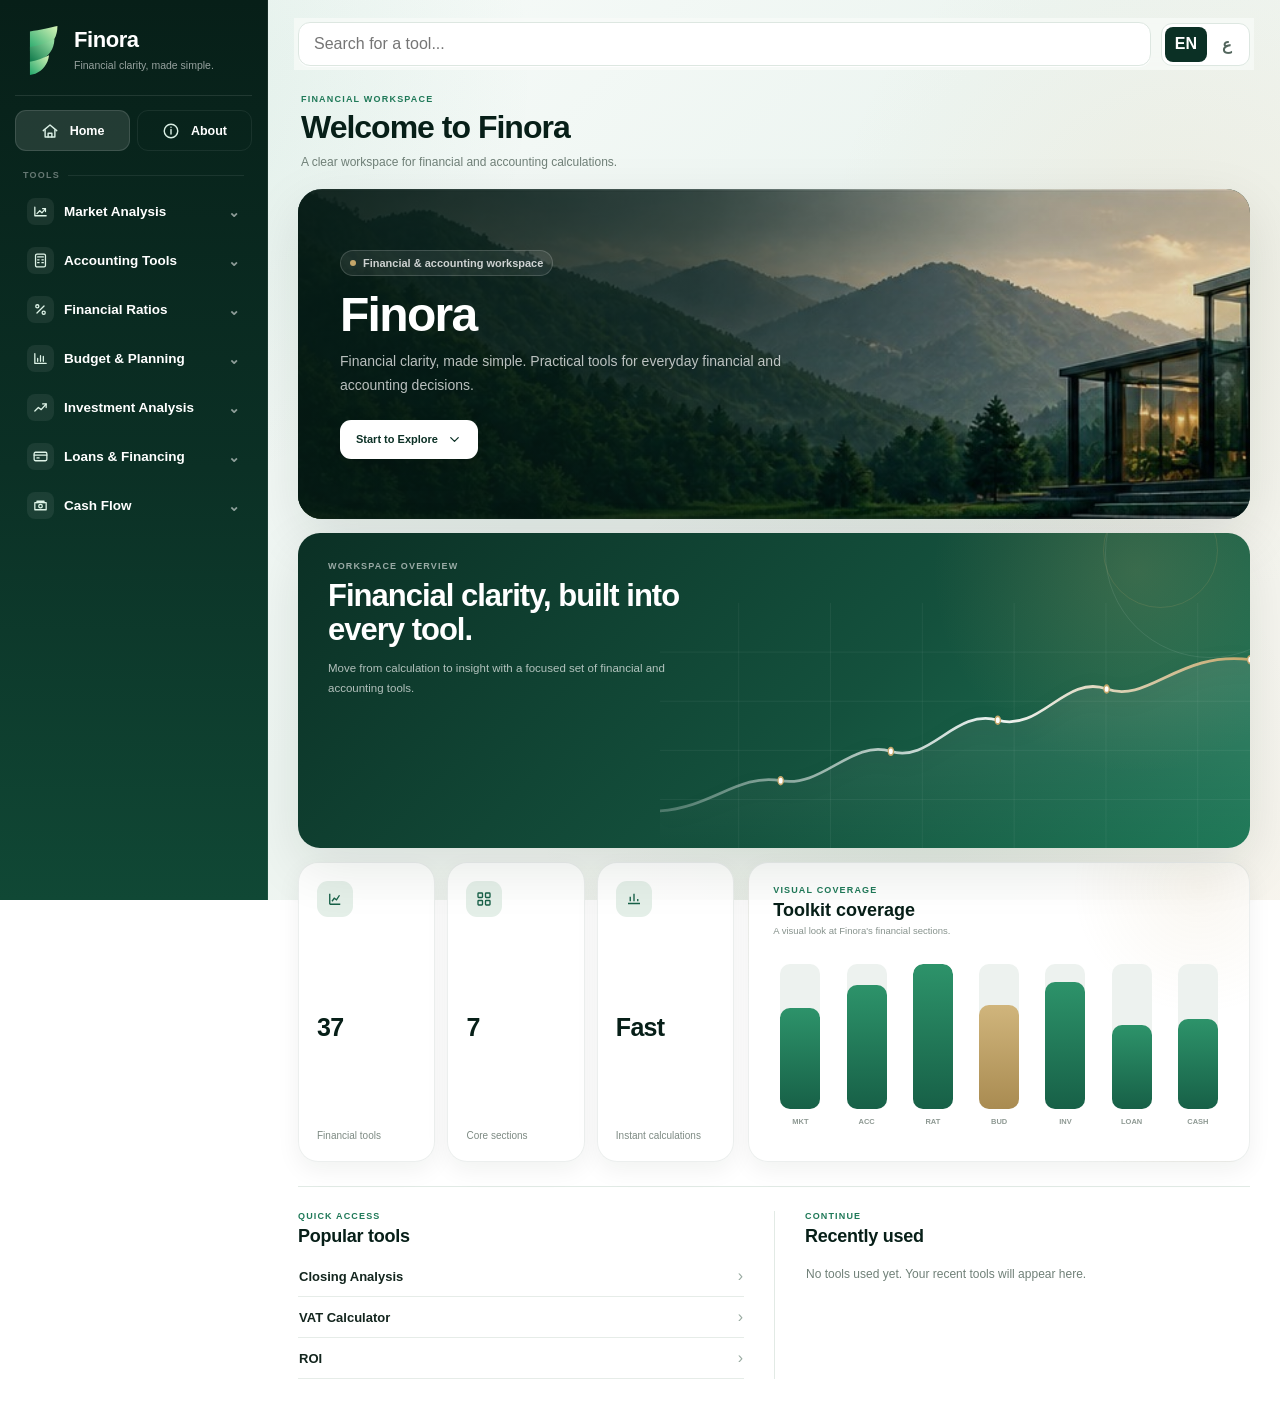
==== commit ec12dfef: "Update index.html" ====
--- a/index.html
+++ b/index.html
@@ -926,6 +926,194 @@
   .stat-card strong{font-size:21px}
   .coverage-bars{gap:6px}
   .coverage-track{max-width:31px}
+}
+
+
+/* Start to Explore dropdown inside the mountain box */
+.hero-explore-wrap{
+  position:relative;
+  margin-top:22px;
+  width:max-content;
+  max-width:100%;
+}
+.hero-explore-btn{
+  display:inline-flex;
+  align-items:center;
+  gap:9px;
+  border:1px solid rgba(255,255,255,.22);
+  border-radius:11px;
+  padding:11px 15px;
+  background:#fff;
+  color:var(--green-900);
+  cursor:pointer;
+  font-weight:800;
+  font-size:11px;
+  box-shadow:0 10px 24px rgba(0,0,0,.14);
+  transition:.18s ease;
+}
+.hero-explore-btn:hover{
+  transform:translateY(-1px);
+  box-shadow:0 14px 28px rgba(0,0,0,.17);
+}
+.hero-explore-btn svg{
+  width:15px;
+  height:15px;
+  transition:.2s ease;
+}
+.hero-explore-wrap.open .hero-explore-btn svg{
+  transform:rotate(180deg);
+}
+.hero-explore-menu{
+  position:absolute;
+  top:calc(100% + 9px);
+  left:0;
+  z-index:20;
+  width:min(680px,calc(100vw - 70px));
+  max-height:430px;
+  overflow:auto;
+  border:1px solid rgba(20,58,45,.10);
+  border-radius:17px;
+  background:rgba(255,255,255,.97);
+  color:var(--ink);
+  box-shadow:0 24px 60px rgba(7,31,24,.22);
+  backdrop-filter:blur(18px);
+  opacity:0;
+  visibility:hidden;
+  transform:translateY(-6px);
+  transition:.18s ease;
+}
+html[dir=rtl] .hero-explore-menu{
+  left:auto;
+  right:0;
+}
+.hero-explore-wrap.open .hero-explore-menu{
+  opacity:1;
+  visibility:visible;
+  transform:translateY(0);
+}
+.hero-explore-head{
+  position:sticky;
+  top:0;
+  z-index:2;
+  display:flex;
+  align-items:flex-start;
+  justify-content:space-between;
+  gap:15px;
+  padding:16px 17px 13px;
+  border-bottom:1px solid var(--line);
+  background:rgba(255,255,255,.96);
+  backdrop-filter:blur(12px);
+}
+.hero-explore-head strong{
+  display:block;
+  color:var(--green-950);
+  font-size:12px;
+}
+.hero-explore-head span{
+  display:block;
+  margin-top:3px;
+  color:var(--muted);
+  font-size:9px;
+}
+.explore-close{
+  width:28px;
+  height:28px;
+  border:0;
+  border-radius:8px;
+  background:#eef3ef;
+  color:var(--green-900);
+  cursor:pointer;
+  font-size:17px;
+  line-height:1;
+}
+.hero-explore-content{
+  display:grid;
+  grid-template-columns:1fr 1fr;
+  gap:0 12px;
+  padding:8px 13px 14px;
+}
+.explore-group{
+  padding:10px 4px;
+  border-bottom:1px solid var(--line);
+}
+.explore-group-title{
+  width:100%;
+  border:0;
+  background:transparent;
+  color:var(--green-900);
+  display:flex;
+  align-items:center;
+  justify-content:space-between;
+  gap:8px;
+  padding:4px 3px 7px;
+  text-align:left;
+  cursor:pointer;
+  font-size:10px;
+  font-weight:850;
+}
+html[dir=rtl] .explore-group-title{text-align:right}
+.explore-group-title span:last-child{
+  color:#9da8a2;
+  font-size:13px;
+}
+.explore-tools{
+  display:flex;
+  flex-wrap:wrap;
+  gap:5px;
+}
+.explore-tool{
+  border:1px solid rgba(20,58,45,.08);
+  border-radius:999px;
+  padding:6px 8px;
+  background:#f5f8f6;
+  color:#5c6a63;
+  cursor:pointer;
+  font-size:8.5px;
+  transition:.15s ease;
+}
+.explore-tool:hover{
+  background:#e7f0ea;
+  color:var(--green-800);
+  border-color:rgba(46,128,98,.18);
+}
+
+/* Three cards only below the green chart box */
+.stat-grid{
+  grid-template-columns:repeat(3,1fr);
+}
+.dashboard-extra{
+  grid-template-columns:1fr 1.15fr;
+}
+
+/* Green chart box no longer reserves room for stats */
+.trend-panel-copy{
+  width:430px;
+}
+.trend-chart{
+  width:62%;
+  height:78%;
+}
+
+@media(max-width:760px){
+  .hero-explore-menu{
+    position:fixed;
+    left:15px !important;
+    right:15px !important;
+    top:92px;
+    width:auto;
+    max-height:70vh;
+  }
+  .hero-explore-content{
+    grid-template-columns:1fr;
+  }
+  .stat-grid{
+    grid-template-columns:repeat(3,1fr);
+  }
+}
+@media(max-width:480px){
+  .stat-grid{
+    grid-template-columns:1fr;
+  }
 }
 
 </style>
@@ -975,6 +1163,26 @@
     <div class="hero-kicker" data-t="heroKicker">Financial & accounting workspace</div>
     <h2>Finora</h2>
     <p data-t="heroText">Financial clarity, made simple. Practical tools for everyday financial and accounting decisions.</p>
+
+    <div class="hero-explore-wrap">
+     <button class="hero-explore-btn" type="button" onclick="toggleExploreMenu(event)">
+      <span data-t="startExplore">Start to Explore</span>
+      <svg viewBox="0 0 24 24" fill="none" stroke="currentColor" stroke-width="2" stroke-linecap="round" stroke-linejoin="round" aria-hidden="true">
+       <path d="m6 9 6 6 6-6"/>
+      </svg>
+     </button>
+
+     <div id="heroExploreMenu" class="hero-explore-menu">
+      <div class="hero-explore-head">
+       <div>
+        <strong data-t="exploreMenuTitle">Explore Finora tools</strong>
+        <span data-t="exploreMenuHint">Choose a section or tool.</span>
+       </div>
+       <button type="button" class="explore-close" onclick="closeExploreMenu()" aria-label="Close">×</button>
+      </div>
+      <div id="heroExploreContent" class="hero-explore-content"></div>
+     </div>
+    </div>
    </div>
   </div>
 
@@ -983,12 +1191,6 @@
     <span class="trend-kicker" data-t="overview">Workspace overview</span>
     <h3 data-t="clarity">Financial clarity, built into every tool.</h3>
     <p data-t="overviewText">Move from calculation to insight with a focused set of financial and accounting tools.</p>
-
-    <div class="trend-stats">
-     <div><strong>37</strong><span data-t="tools">Tools</span></div>
-     <div><strong>7</strong><span data-t="sections">Sections</span></div>
-     <div><strong>AR / EN</strong><span data-t="languages">Languages</span></div>
-    </div>
    </div>
 
    <svg class="trend-chart" viewBox="0 0 900 260" preserveAspectRatio="none" aria-hidden="true">
@@ -1049,14 +1251,6 @@
      </div>
      <strong data-t="fast">Fast</strong>
      <span data-t="instant">Instant calculations</span>
-    </div>
-
-    <div class="stat-card stat-card-soft">
-     <div class="stat-icon">
-      <svg viewBox="0 0 24 24" fill="none" stroke="currentColor" stroke-width="1.8"><path d="M12 3 5 6v5c0 5 3 8 7 10 4-2 7-5 7-10V6l-7-3Z"/><path d="m9 12 2 2 4-4"/></svg>
-     </div>
-     <strong>AR/EN</strong>
-     <span data-t="bilingual">Bilingual experience</span>
     </div>
    </div>
 
@@ -1216,6 +1410,9 @@
   visualCoverage:"Visual coverage",
   coverageTitle:"Toolkit coverage",
   coverageText:"A visual look at Finora's financial sections.",
+  startExplore:"Start to Explore",
+  exploreMenuTitle:"Explore Finora tools",
+  exploreMenuHint:"Choose a section or tool.",
   quickAccess:"Quick access",
   trendKicker:"Visual analysis",
   trendTitle:"A clearer view of financial movement.",
@@ -1258,6 +1455,9 @@
   visualCoverage:"تغطية بصرية",
   coverageTitle:"تغطية الأدوات",
   coverageText:"نظرة بصرية على أقسام Finora المالية.",
+  startExplore:"ابدأ الاستكشاف",
+  exploreMenuTitle:"استكشف أدوات Finora",
+  exploreMenuHint:"اختر القسم أو الأداة.",
   quickAccess:"وصول سريع",
   trendKicker:"تحليل بصري",
   trendTitle:"رؤية أوضح للحركة المالية.",
@@ -1312,6 +1512,52 @@
   cash:`<svg viewBox="0 0 24 24" ${common}><path d="M4 8h16v10H4z"/><path d="M7 8V6h10v2"/><circle cx="12" cy="13" r="2.5"/></svg>`
  };
  return icons[id]||icons.accounting;
+}
+
+
+function buildHeroExplore(){
+ const box=document.getElementById("heroExploreContent");
+ if(!box)return;
+
+ box.innerHTML=categories.map(c=>`
+  <div class="explore-group">
+   <button class="explore-group-title" type="button" onclick="openExplorerCategory('${c[0]}')">
+    <span>${current==="en"?c[2]:c[3]}</span>
+    <span>›</span>
+   </button>
+   <div class="explore-tools">
+    ${c[4].map(x=>`
+      <button class="explore-tool" type="button" onclick="openToolFromExplore('${x[0]}')">
+       ${current==="en"?x[1]:x[2]}
+      </button>`).join("")}
+   </div>
+  </div>`).join("");
+}
+
+function toggleExploreMenu(event){
+ if(event)event.stopPropagation();
+ const wrap=document.querySelector(".hero-explore-wrap");
+ if(!wrap)return;
+ wrap.classList.toggle("open");
+}
+
+function closeExploreMenu(){
+ document.querySelector(".hero-explore-wrap")?.classList.remove("open");
+}
+
+function openToolFromExplore(id){
+ closeExploreMenu();
+ openTool(id);
+}
+
+function openExplorerCategory(categoryId){
+ closeExploreMenu();
+ const group=document.querySelector(`.group[data-category="${categoryId}"]`);
+ if(group){
+  document.querySelectorAll(".group").forEach(x=>x.classList.remove("open"));
+  group.classList.add("open");
+ }
+ openMobileMenu();
 }
 
 function buildMenus(){
@@ -1532,6 +1778,7 @@
 
  document.getElementById("search").placeholder=tr[l].search;
  buildMenus();
+ buildHeroExplore();
  buildAboutSections();
  buildPopular();
  buildRecent();
@@ -1552,8 +1799,13 @@
 document.getElementById("menuBtn").addEventListener("click",toggleMobileMenu);
 document.getElementById("sidebarOverlay").addEventListener("click",closeMobileMenu);
 window.addEventListener("resize",()=>{if(window.innerWidth>760)closeMobileMenu()});
+document.addEventListener("click",e=>{
+ const wrap=document.querySelector(".hero-explore-wrap");
+ if(wrap && !wrap.contains(e.target))closeExploreMenu();
+});
 
 buildMenus();
+buildHeroExplore();
 buildAboutSections();
 buildPopular();
 buildRecent();
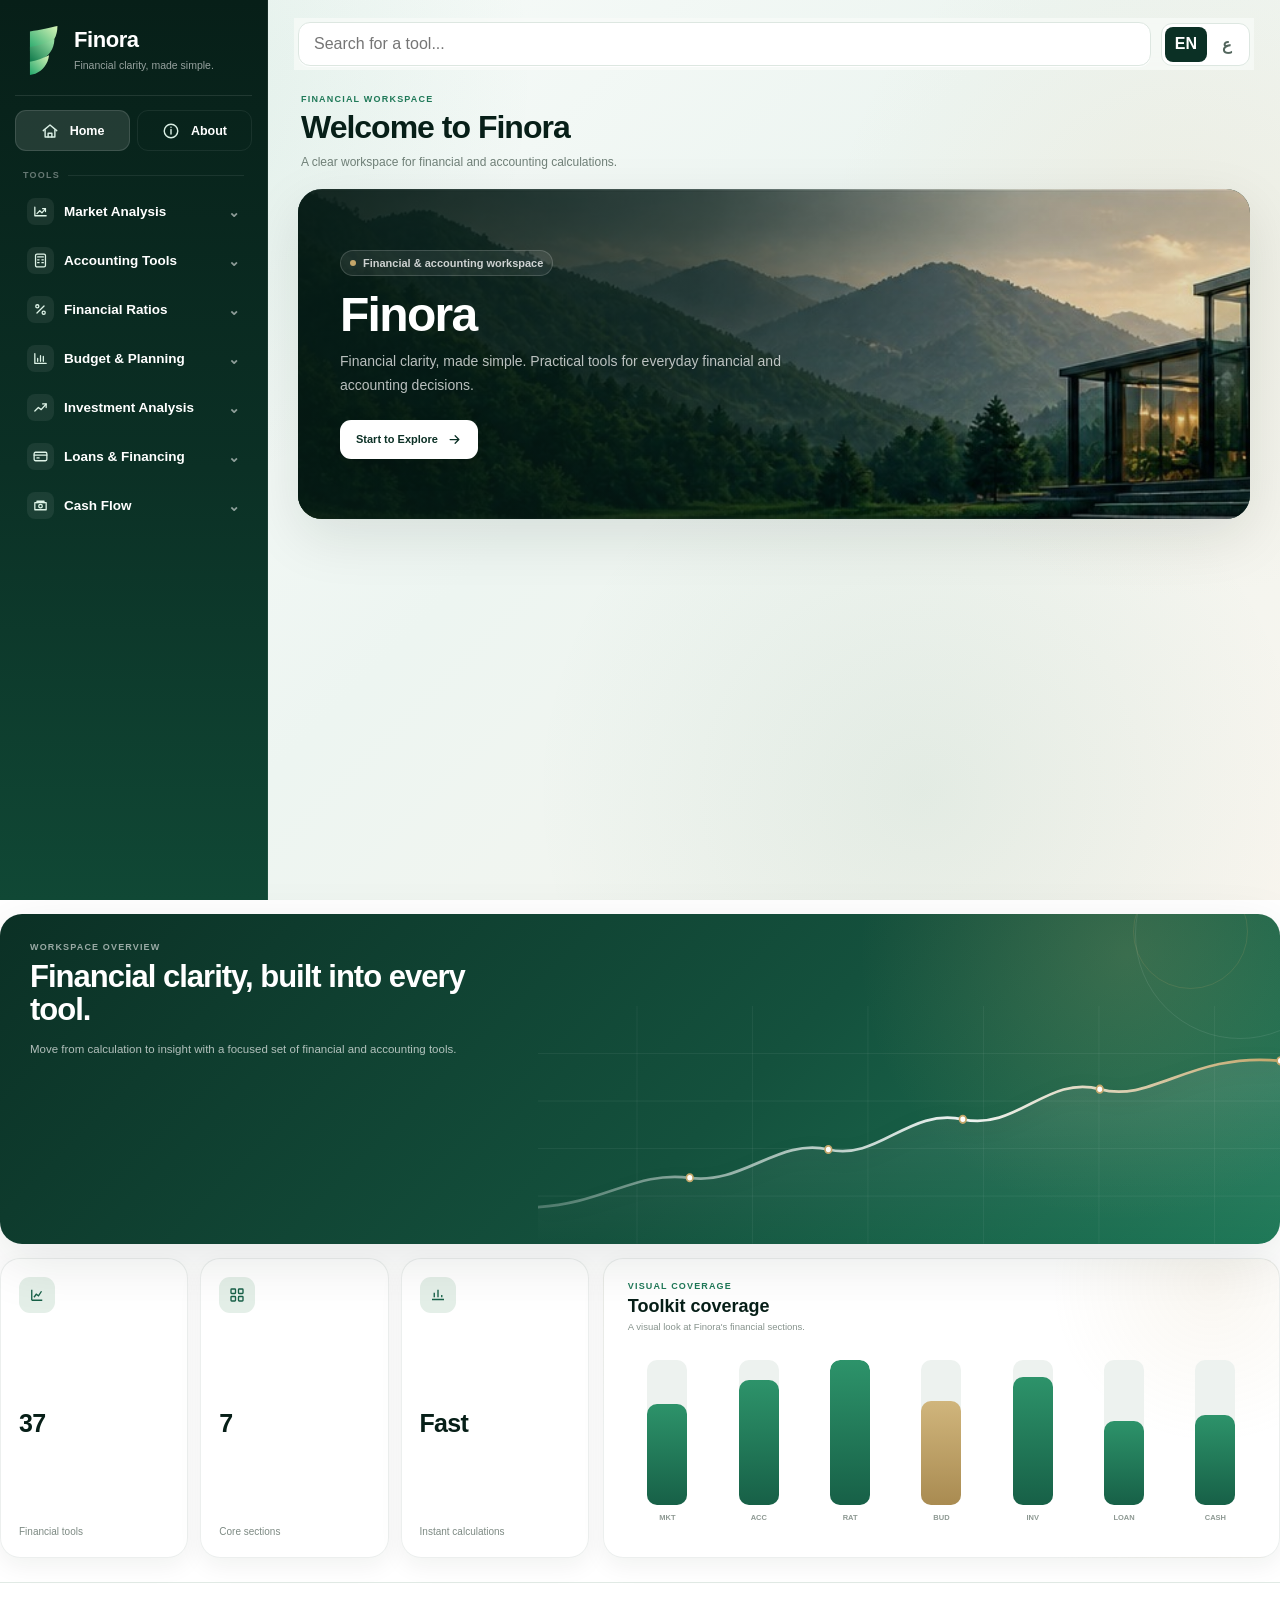
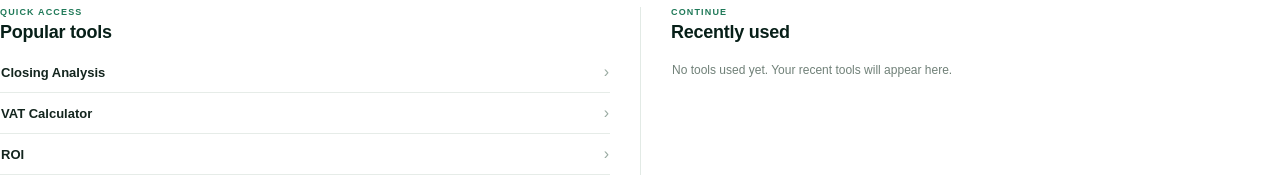
==== commit 79a63aaf: "Update index.html" ====
--- a/index.html
+++ b/index.html
@@ -1114,6 +1114,198 @@
   .stat-grid{
     grid-template-columns:1fr;
   }
+}
+
+
+/* Fix green analysis box text */
+.trend-panel{
+  min-height:330px;
+  overflow:hidden;
+}
+.trend-panel-copy{
+  width:min(460px,52%);
+  max-width:52%;
+}
+.trend-panel h3{
+  max-width:100%;
+  font-size:clamp(24px,3vw,31px);
+  line-height:1.08;
+  overflow-wrap:anywhere;
+}
+.trend-panel-copy p{
+  max-width:100%;
+}
+.trend-chart{
+  width:58%;
+  height:72%;
+  right:0;
+  bottom:0;
+}
+
+@media(max-width:760px){
+  .trend-panel{
+    min-height:430px;
+  }
+  .trend-panel-copy{
+    position:relative;
+    top:auto;
+    left:auto;
+    right:auto;
+    width:100%;
+    max-width:none;
+    padding:24px 24px 0;
+  }
+  html[dir=rtl] .trend-panel-copy{
+    left:auto;
+    right:auto;
+  }
+  .trend-panel h3{
+    max-width:100%;
+    font-size:27px;
+    line-height:1.12;
+  }
+  .trend-panel-copy p{
+    max-width:100%;
+    font-size:11px;
+  }
+  .trend-chart{
+    width:100%;
+    height:56%;
+    left:0;
+    right:0;
+    bottom:0;
+    opacity:.96;
+  }
+  html[dir=rtl] .trend-chart{
+    left:0;
+    right:0;
+  }
+}
+@media(max-width:480px){
+  .trend-panel{
+    min-height:445px;
+  }
+  .trend-panel-copy{
+    padding:22px 20px 0;
+  }
+  .trend-panel h3{
+    font-size:25px;
+  }
+}
+
+
+/* Dedicated Explore page */
+.explore-page-head{
+  max-width:820px;
+  padding:12px 2px 26px;
+}
+.explore-back{
+  display:inline-flex;
+  align-items:center;
+  gap:7px;
+  margin-bottom:24px;
+  border:0;
+  border-radius:10px;
+  padding:8px 10px;
+  background:#e9f1ed;
+  color:var(--green-800);
+  cursor:pointer;
+  font-size:10px;
+  font-weight:800;
+}
+.explore-back svg{width:15px;height:15px}
+html[dir=rtl] .explore-back svg{transform:scaleX(-1)}
+.explore-page-head h1{
+  margin:7px 0 10px;
+  color:var(--green-950);
+  font-size:clamp(30px,4vw,48px);
+  line-height:1.05;
+  letter-spacing:-1.3px;
+}
+.explore-page-head p{
+  margin:0;
+  max-width:650px;
+  color:var(--muted);
+  font-size:12px;
+  line-height:1.65;
+}
+.explore-page-grid{
+  display:grid;
+  grid-template-columns:repeat(2,minmax(0,1fr));
+  gap:14px;
+}
+.explore-page-section{
+  border:1px solid rgba(20,58,45,.08);
+  border-radius:18px;
+  padding:18px;
+  background:rgba(255,255,255,.86);
+  box-shadow:var(--shadow-sm);
+}
+.explore-page-section-head{
+  display:flex;
+  align-items:center;
+  gap:10px;
+  margin-bottom:13px;
+}
+.explore-page-section-head .category-icon{
+  width:34px;height:34px;
+  display:grid;place-items:center;
+  border-radius:10px;
+  background:#e7f0ea;
+  color:var(--green-700);
+  flex:none;
+}
+.explore-page-section-head .category-icon svg{
+  width:18px;height:18px;
+}
+.explore-page-section-head strong{
+  color:var(--green-950);
+  font-size:13px;
+}
+.explore-page-section-head span{
+  display:block;
+  margin-top:2px;
+  color:#8a9690;
+  font-size:9px;
+}
+.explore-page-tools{
+  display:flex;
+  flex-direction:column;
+  gap:6px;
+}
+.explore-page-tool{
+  width:100%;
+  display:flex;
+  align-items:center;
+  justify-content:space-between;
+  gap:10px;
+  border:1px solid rgba(20,58,45,.07);
+  border-radius:11px;
+  padding:10px 11px;
+  background:#f7faf8;
+  color:#56665e;
+  cursor:pointer;
+  text-align:left;
+  font-size:10px;
+  transition:.16s ease;
+}
+html[dir=rtl] .explore-page-tool{text-align:right}
+.explore-page-tool:hover{
+  background:#eaf2ed;
+  color:var(--green-800);
+  transform:translateY(-1px);
+}
+.explore-page-tool span:last-child{
+  color:#9aa59f;
+  font-size:15px;
+}
+html[dir=rtl] .explore-page-tool span:last-child{
+  transform:scaleX(-1);
+}
+
+@media(max-width:760px){
+  .explore-page-grid{grid-template-columns:1fr}
+  .explore-page-head{padding-top:4px}
 }
 
 </style>
@@ -1165,24 +1357,15 @@
     <p data-t="heroText">Financial clarity, made simple. Practical tools for everyday financial and accounting decisions.</p>
 
     <div class="hero-explore-wrap">
-     <button class="hero-explore-btn" type="button" onclick="toggleExploreMenu(event)">
+     <button class="hero-explore-btn" type="button" onclick="openExplorePage()">
       <span data-t="startExplore">Start to Explore</span>
       <svg viewBox="0 0 24 24" fill="none" stroke="currentColor" stroke-width="2" stroke-linecap="round" stroke-linejoin="round" aria-hidden="true">
-       <path d="m6 9 6 6 6-6"/>
+       <path d="M5 12h14M13 6l6 6-6 6"/>
       </svg>
      </button>
-
-     <div id="heroExploreMenu" class="hero-explore-menu">
-      <div class="hero-explore-head">
-       <div>
-        <strong data-t="exploreMenuTitle">Explore Finora tools</strong>
-        <span data-t="exploreMenuHint">Choose a section or tool.</span>
-       </div>
-       <button type="button" class="explore-close" onclick="closeExploreMenu()" aria-label="Close">×</button>
-      </div>
-      <div id="heroExploreContent" class="hero-explore-content"></div>
-     </div>
     </div>
+   </div>
+  </div>
    </div>
   </div>
 
@@ -1296,6 +1479,23 @@
     <div class="recent-list" id="recent"></div>
    </div>
   </div>
+ </section>
+
+ <section id="explorePage" class="page">
+  <div class="explore-page-head">
+   <button class="explore-back" type="button" onclick="home()">
+    <svg viewBox="0 0 24 24" fill="none" stroke="currentColor" stroke-width="2" stroke-linecap="round" stroke-linejoin="round" aria-hidden="true">
+     <path d="m15 18-6-6 6-6"/>
+    </svg>
+    <span data-t="backHome">Back to Home</span>
+   </button>
+
+   <span class="section-kicker" data-t="explorePageEyebrow">Explore Finora</span>
+   <h1 data-t="explorePageTitle">Choose a section, then open the tool you need.</h1>
+   <p data-t="explorePageText">All Finora tools are organized here by financial area for faster access.</p>
+  </div>
+
+  <div id="explorePageContent" class="explore-page-grid"></div>
  </section>
 
  <section id="aboutPage" class="page">
@@ -1411,6 +1611,10 @@
   coverageTitle:"Toolkit coverage",
   coverageText:"A visual look at Finora's financial sections.",
   startExplore:"Start to Explore",
+  backHome:"Back to Home",
+  explorePageEyebrow:"Explore Finora",
+  explorePageTitle:"Choose a section, then open the tool you need.",
+  explorePageText:"All Finora tools are organized here by financial area for faster access.",
   exploreMenuTitle:"Explore Finora tools",
   exploreMenuHint:"Choose a section or tool.",
   quickAccess:"Quick access",
@@ -1456,6 +1660,10 @@
   coverageTitle:"تغطية الأدوات",
   coverageText:"نظرة بصرية على أقسام Finora المالية.",
   startExplore:"ابدأ الاستكشاف",
+  backHome:"العودة للرئيسية",
+  explorePageEyebrow:"استكشف Finora",
+  explorePageTitle:"اختر القسم ثم افتح الأداة التي تحتاجها.",
+  explorePageText:"جميع أدوات Finora مرتبة هنا حسب المجال المالي للوصول بشكل أسرع.",
   exploreMenuTitle:"استكشف أدوات Finora",
   exploreMenuHint:"اختر القسم أو الأداة.",
   quickAccess:"وصول سريع",
@@ -1515,49 +1723,49 @@
 }
 
 
-function buildHeroExplore(){
- const box=document.getElementById("heroExploreContent");
+
+
+
+
+
+
+
+
+
+
+
+function buildExplorePage(){
+ const box=document.getElementById("explorePageContent");
  if(!box)return;
 
  box.innerHTML=categories.map(c=>`
-  <div class="explore-group">
-   <button class="explore-group-title" type="button" onclick="openExplorerCategory('${c[0]}')">
-    <span>${current==="en"?c[2]:c[3]}</span>
-    <span>›</span>
-   </button>
-   <div class="explore-tools">
+  <section class="explore-page-section">
+   <div class="explore-page-section-head">
+    <span class="category-icon">${categoryIcon(c[0])}</span>
+    <div>
+     <strong>${current==="en"?c[2]:c[3]}</strong>
+     <span>${c[4].length} ${current==="en"?"tools":"أدوات"}</span>
+    </div>
+   </div>
+   <div class="explore-page-tools">
     ${c[4].map(x=>`
-      <button class="explore-tool" type="button" onclick="openToolFromExplore('${x[0]}')">
-       ${current==="en"?x[1]:x[2]}
+      <button class="explore-page-tool" type="button" onclick="openTool('${x[0]}')">
+       <span>${current==="en"?x[1]:x[2]}</span>
+       <span>›</span>
       </button>`).join("")}
    </div>
-  </div>`).join("");
-}
-
-function toggleExploreMenu(event){
- if(event)event.stopPropagation();
- const wrap=document.querySelector(".hero-explore-wrap");
- if(!wrap)return;
- wrap.classList.toggle("open");
-}
-
-function closeExploreMenu(){
- document.querySelector(".hero-explore-wrap")?.classList.remove("open");
-}
-
-function openToolFromExplore(id){
- closeExploreMenu();
- openTool(id);
-}
-
-function openExplorerCategory(categoryId){
- closeExploreMenu();
- const group=document.querySelector(`.group[data-category="${categoryId}"]`);
- if(group){
-  document.querySelectorAll(".group").forEach(x=>x.classList.remove("open"));
-  group.classList.add("open");
- }
- openMobileMenu();
+  </section>`).join("");
+}
+
+function openExplorePage(){
+ document.getElementById("homePage").classList.remove("active");
+ document.getElementById("aboutPage").classList.remove("active");
+ document.getElementById("toolPage").classList.remove("active");
+ document.getElementById("explorePage").classList.add("active");
+ setPrimaryNav("tool");
+ buildExplorePage();
+ closeMobileMenu();
+ window.scrollTo({top:0,behavior:"smooth"});
 }
 
 function buildMenus(){
@@ -1654,6 +1862,7 @@
 function home(){
  document.getElementById("toolPage").classList.remove("active");
  document.getElementById("aboutPage").classList.remove("active");
+ document.getElementById("explorePage").classList.remove("active");
  document.getElementById("homePage").classList.add("active");
  document.querySelectorAll(".sub").forEach(x=>x.classList.remove("active"));
  setPrimaryNav("home");
@@ -1665,6 +1874,7 @@
 
 function about(){
  document.getElementById("toolPage").classList.remove("active");
+ document.getElementById("explorePage").classList.remove("active");
  document.getElementById("homePage").classList.remove("active");
  document.getElementById("aboutPage").classList.add("active");
  document.querySelectorAll(".sub").forEach(x=>x.classList.remove("active"));
@@ -1679,6 +1889,7 @@
  activeTool=id;
  document.getElementById("homePage").classList.remove("active");
  document.getElementById("aboutPage").classList.remove("active");
+ document.getElementById("explorePage").classList.remove("active");
  document.getElementById("toolPage").classList.add("active");
  setPrimaryNav("tool");
  document.querySelectorAll(".sub").forEach(x=>x.classList.toggle("active",x.dataset.id===id));
@@ -1778,7 +1989,7 @@
 
  document.getElementById("search").placeholder=tr[l].search;
  buildMenus();
- buildHeroExplore();
+ buildExplorePage();
  buildAboutSections();
  buildPopular();
  buildRecent();
@@ -1799,13 +2010,10 @@
 document.getElementById("menuBtn").addEventListener("click",toggleMobileMenu);
 document.getElementById("sidebarOverlay").addEventListener("click",closeMobileMenu);
 window.addEventListener("resize",()=>{if(window.innerWidth>760)closeMobileMenu()});
-document.addEventListener("click",e=>{
- const wrap=document.querySelector(".hero-explore-wrap");
- if(wrap && !wrap.contains(e.target))closeExploreMenu();
-});
+
 
 buildMenus();
-buildHeroExplore();
+buildExplorePage();
 buildAboutSections();
 buildPopular();
 buildRecent();
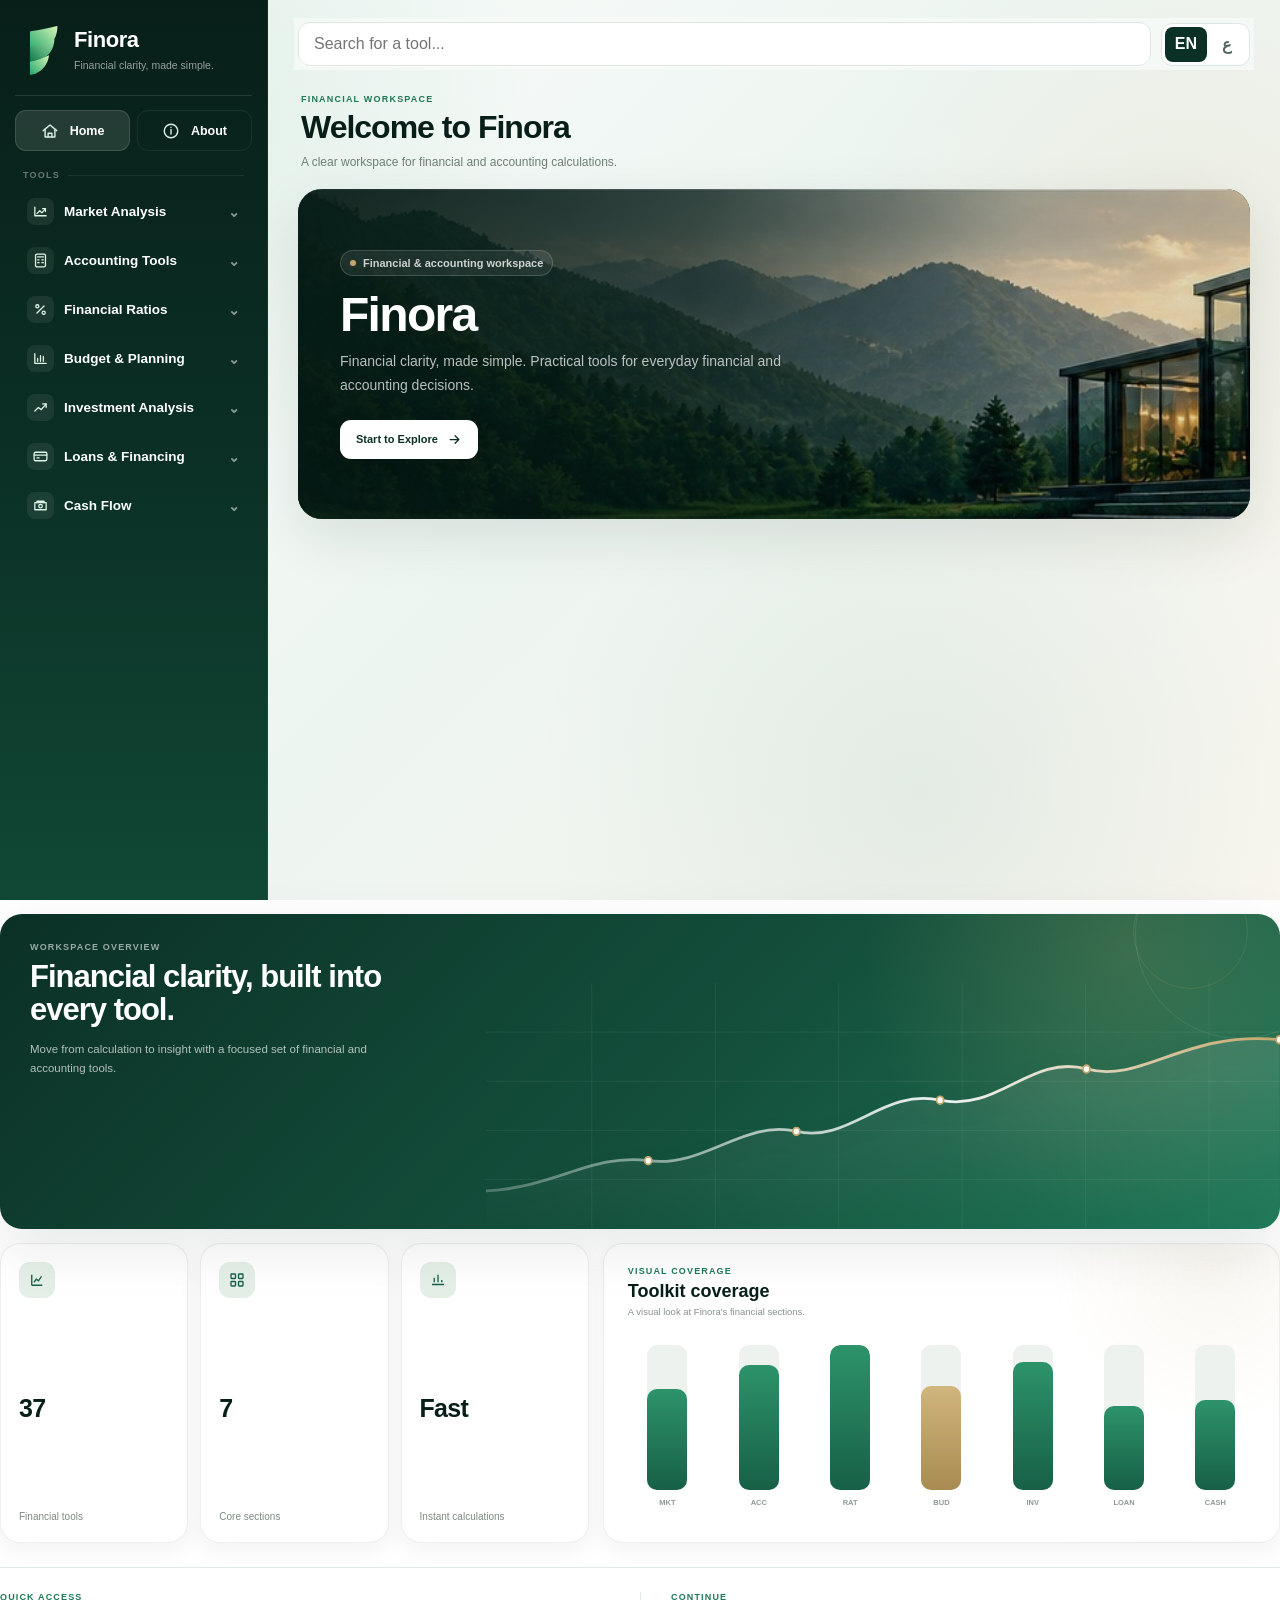
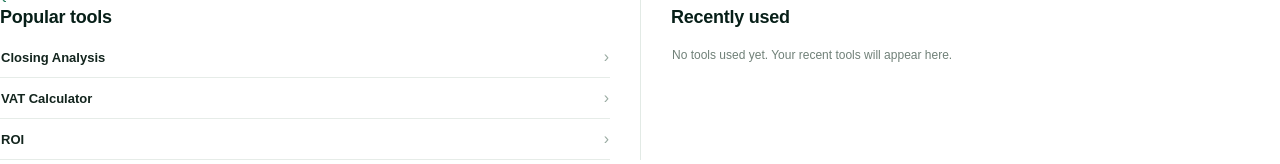
==== commit 26c69ba8: "Update index.html" ====
--- a/index.html
+++ b/index.html
@@ -1117,97 +1117,23 @@
 }
 
 
-/* Fix green analysis box text */
-.trend-panel{
-  min-height:330px;
-  overflow:hidden;
-}
-.trend-panel-copy{
-  width:min(460px,52%);
-  max-width:52%;
-}
-.trend-panel h3{
-  max-width:100%;
-  font-size:clamp(24px,3vw,31px);
-  line-height:1.08;
-  overflow-wrap:anywhere;
-}
-.trend-panel-copy p{
-  max-width:100%;
-}
-.trend-chart{
-  width:58%;
-  height:72%;
-  right:0;
-  bottom:0;
-}
-
-@media(max-width:760px){
-  .trend-panel{
-    min-height:430px;
-  }
-  .trend-panel-copy{
-    position:relative;
-    top:auto;
-    left:auto;
-    right:auto;
-    width:100%;
-    max-width:none;
-    padding:24px 24px 0;
-  }
-  html[dir=rtl] .trend-panel-copy{
-    left:auto;
-    right:auto;
-  }
-  .trend-panel h3{
-    max-width:100%;
-    font-size:27px;
-    line-height:1.12;
-  }
-  .trend-panel-copy p{
-    max-width:100%;
-    font-size:11px;
-  }
-  .trend-chart{
-    width:100%;
-    height:56%;
-    left:0;
-    right:0;
-    bottom:0;
-    opacity:.96;
-  }
-  html[dir=rtl] .trend-chart{
-    left:0;
-    right:0;
-  }
-}
-@media(max-width:480px){
-  .trend-panel{
-    min-height:445px;
-  }
-  .trend-panel-copy{
-    padding:22px 20px 0;
-  }
-  .trend-panel h3{
-    font-size:25px;
-  }
-}
-
-
-/* Dedicated Explore page */
+/* Full Explore page */
+#explorePage{
+  padding:8px 0 22px;
+}
 .explore-page-head{
   max-width:820px;
-  padding:12px 2px 26px;
+  padding:4px 2px 24px;
 }
 .explore-back{
   display:inline-flex;
   align-items:center;
   gap:7px;
-  margin-bottom:24px;
+  margin-bottom:22px;
   border:0;
   border-radius:10px;
   padding:8px 10px;
-  background:#e9f1ed;
+  background:#e8f0eb;
   color:var(--green-800);
   cursor:pointer;
   font-size:10px;
@@ -1216,9 +1142,9 @@
 .explore-back svg{width:15px;height:15px}
 html[dir=rtl] .explore-back svg{transform:scaleX(-1)}
 .explore-page-head h1{
-  margin:7px 0 10px;
+  margin:7px 0 9px;
   color:var(--green-950);
-  font-size:clamp(30px,4vw,48px);
+  font-size:clamp(30px,4vw,46px);
   line-height:1.05;
   letter-spacing:-1.3px;
 }
@@ -1232,80 +1158,87 @@
 .explore-page-grid{
   display:grid;
   grid-template-columns:repeat(2,minmax(0,1fr));
-  gap:14px;
+  gap:13px;
 }
 .explore-page-section{
+  overflow:hidden;
   border:1px solid rgba(20,58,45,.08);
   border-radius:18px;
-  padding:18px;
-  background:rgba(255,255,255,.86);
+  background:rgba(255,255,255,.88);
   box-shadow:var(--shadow-sm);
 }
 .explore-page-section-head{
   display:flex;
   align-items:center;
-  gap:10px;
-  margin-bottom:13px;
-}
-.explore-page-section-head .category-icon{
-  width:34px;height:34px;
+  gap:11px;
+  padding:15px 16px 13px;
+  border-bottom:1px solid rgba(20,58,45,.08);
+  background:linear-gradient(135deg,#fbfcfb,#eef4f0);
+}
+.explore-page-icon{
+  width:36px;height:36px;
+  flex:none;
   display:grid;place-items:center;
-  border-radius:10px;
-  background:#e7f0ea;
+  border-radius:11px;
+  background:#dfece5;
   color:var(--green-700);
-  flex:none;
-}
-.explore-page-section-head .category-icon svg{
-  width:18px;height:18px;
-}
-.explore-page-section-head strong{
+}
+.explore-page-icon svg{width:18px;height:18px}
+.explore-page-copy{min-width:0;flex:1}
+.explore-page-copy strong{
+  display:block;
   color:var(--green-950);
-  font-size:13px;
-}
-.explore-page-section-head span{
+  font-size:12.5px;
+  font-weight:820;
+}
+.explore-page-copy span{
   display:block;
-  margin-top:2px;
-  color:#8a9690;
-  font-size:9px;
-}
-.explore-page-tools{
-  display:flex;
-  flex-direction:column;
-  gap:6px;
-}
+  margin-top:3px;
+  color:#89958e;
+  font-size:8.5px;
+}
+.explore-page-tools{padding:6px 10px 10px}
 .explore-page-tool{
   width:100%;
   display:flex;
   align-items:center;
   justify-content:space-between;
   gap:10px;
-  border:1px solid rgba(20,58,45,.07);
-  border-radius:11px;
-  padding:10px 11px;
-  background:#f7faf8;
-  color:#56665e;
+  border:0;
+  border-bottom:1px solid rgba(20,58,45,.07);
+  padding:10px 7px;
+  background:transparent;
+  color:#52635b;
   cursor:pointer;
   text-align:left;
-  font-size:10px;
+  font-size:10.5px;
   transition:.16s ease;
 }
 html[dir=rtl] .explore-page-tool{text-align:right}
+.explore-page-tool:last-child{border-bottom:0}
 .explore-page-tool:hover{
-  background:#eaf2ed;
   color:var(--green-800);
-  transform:translateY(-1px);
-}
-.explore-page-tool span:last-child{
+  background:#f4f8f5;
+  padding-left:11px;
+}
+html[dir=rtl] .explore-page-tool:hover{
+  padding-left:7px;
+  padding-right:11px;
+}
+.explore-page-arrow{
+  flex:none;
   color:#9aa59f;
-  font-size:15px;
-}
-html[dir=rtl] .explore-page-tool span:last-child{
-  transform:scaleX(-1);
-}
+  font-size:16px;
+}
+html[dir=rtl] .explore-page-arrow{transform:scaleX(-1)}
 
 @media(max-width:760px){
-  .explore-page-grid{grid-template-columns:1fr}
-  .explore-page-head{padding-top:4px}
+  #explorePage{padding-top:0}
+  .explore-page-head{padding:0 1px 18px}
+  .explore-page-grid{grid-template-columns:1fr;gap:10px}
+  .explore-page-section{border-radius:16px}
+  .explore-page-section-head{padding:14px}
+  .explore-page-tool{padding:11px 7px;font-size:11px}
 }
 
 </style>
@@ -1484,15 +1417,15 @@
  <section id="explorePage" class="page">
   <div class="explore-page-head">
    <button class="explore-back" type="button" onclick="home()">
-    <svg viewBox="0 0 24 24" fill="none" stroke="currentColor" stroke-width="2" stroke-linecap="round" stroke-linejoin="round" aria-hidden="true">
+    <svg viewBox="0 0 24 24" fill="none" stroke="currentColor" stroke-width="2" stroke-linecap="round" stroke-linejoin="round">
      <path d="m15 18-6-6 6-6"/>
     </svg>
     <span data-t="backHome">Back to Home</span>
    </button>
 
    <span class="section-kicker" data-t="explorePageEyebrow">Explore Finora</span>
-   <h1 data-t="explorePageTitle">Choose a section, then open the tool you need.</h1>
-   <p data-t="explorePageText">All Finora tools are organized here by financial area for faster access.</p>
+   <h1 data-t="explorePageTitle">Choose the tool you need.</h1>
+   <p data-t="explorePageText">The same Finora menu, organized here in one clear page.</p>
   </div>
 
   <div id="explorePageContent" class="explore-page-grid"></div>
@@ -1613,8 +1546,8 @@
   startExplore:"Start to Explore",
   backHome:"Back to Home",
   explorePageEyebrow:"Explore Finora",
-  explorePageTitle:"Choose a section, then open the tool you need.",
-  explorePageText:"All Finora tools are organized here by financial area for faster access.",
+  explorePageTitle:"Choose the tool you need.",
+  explorePageText:"The same Finora menu, organized here in one clear page.",
   exploreMenuTitle:"Explore Finora tools",
   exploreMenuHint:"Choose a section or tool.",
   quickAccess:"Quick access",
@@ -1662,8 +1595,8 @@
   startExplore:"ابدأ الاستكشاف",
   backHome:"العودة للرئيسية",
   explorePageEyebrow:"استكشف Finora",
-  explorePageTitle:"اختر القسم ثم افتح الأداة التي تحتاجها.",
-  explorePageText:"جميع أدوات Finora مرتبة هنا حسب المجال المالي للوصول بشكل أسرع.",
+  explorePageTitle:"اختر الأداة التي تحتاجها.",
+  explorePageText:"نفس محتوى قائمة Finora مرتب هنا في صفحة واحدة بشكل أوضح.",
   exploreMenuTitle:"استكشف أدوات Finora",
   exploreMenuHint:"اختر القسم أو الأداة.",
   quickAccess:"وصول سريع",
@@ -1741,31 +1674,30 @@
  box.innerHTML=categories.map(c=>`
   <section class="explore-page-section">
    <div class="explore-page-section-head">
-    <span class="category-icon">${categoryIcon(c[0])}</span>
-    <div>
+    <span class="explore-page-icon">${categoryIcon(c[0])}</span>
+    <div class="explore-page-copy">
      <strong>${current==="en"?c[2]:c[3]}</strong>
      <span>${c[4].length} ${current==="en"?"tools":"أدوات"}</span>
     </div>
    </div>
+
    <div class="explore-page-tools">
     ${c[4].map(x=>`
-      <button class="explore-page-tool" type="button" onclick="openTool('${x[0]}')">
-       <span>${current==="en"?x[1]:x[2]}</span>
-       <span>›</span>
-      </button>`).join("")}
+     <button class="explore-page-tool" type="button" onclick="openTool('${x[0]}')">
+      <span>${current==="en"?x[1]:x[2]}</span>
+      <span class="explore-page-arrow">›</span>
+     </button>`).join("")}
    </div>
   </section>`).join("");
 }
 
 function openExplorePage(){
- document.getElementById("homePage").classList.remove("active");
- document.getElementById("aboutPage").classList.remove("active");
- document.getElementById("toolPage").classList.remove("active");
+ document.querySelectorAll(".page").forEach(p=>p.classList.remove("active"));
  document.getElementById("explorePage").classList.add("active");
  setPrimaryNav("tool");
  buildExplorePage();
  closeMobileMenu();
- window.scrollTo({top:0,behavior:"smooth"});
+ window.scrollTo({top:0,behavior:"instant"});
 }
 
 function buildMenus(){
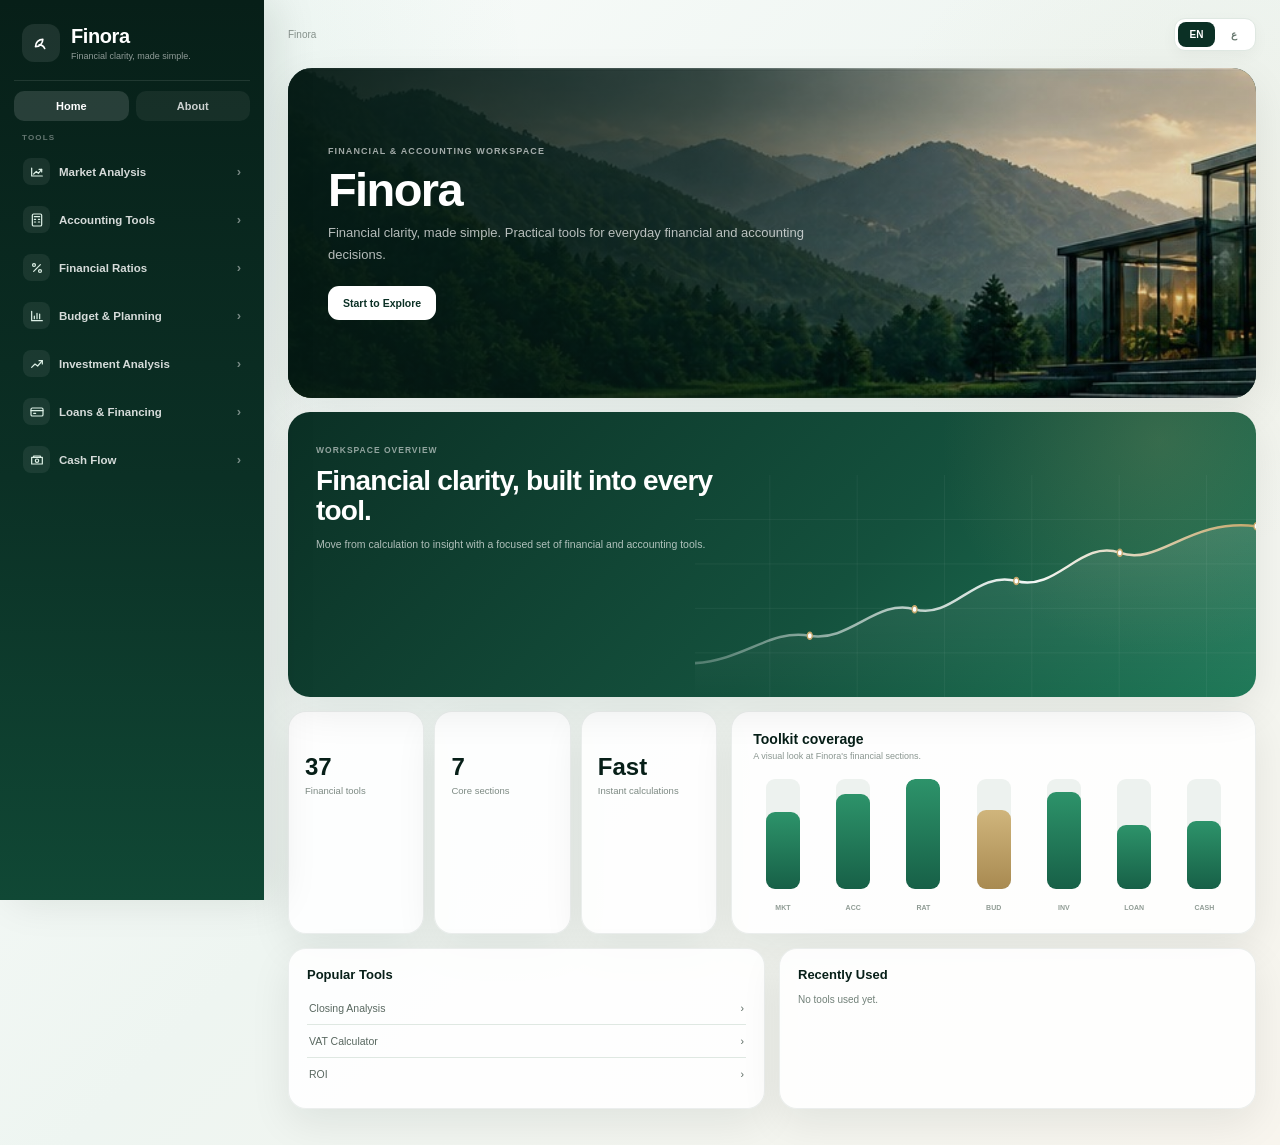
==== commit f7a11e17: "Add files via upload" ====
--- a/index.html
+++ b/index.html
@@ -2,1952 +2,107 @@
 <html lang="en" dir="ltr">
 <head>
 <meta charset="utf-8">
-<meta name="viewport" content="width=device-width,initial-scale=1">
+<meta name="viewport" content="width=device-width,initial-scale=1,viewport-fit=cover">
 <title>Finora</title>
-<style>
+<link rel="stylesheet" href="styles.css">
+</head>
+<body data-page="home">
+<div class="shell">
 
-:root{
-  --green-950:#071f18;
-  --green-900:#0b3025;
-  --green-800:#104835;
-  --green-700:#176047;
-  --green-600:#1f7958;
-  --green-500:#2d936a;
-  --sage-100:#e9f1ed;
-  --sage-50:#f5f8f6;
-  --gold:#c4a66a;
-  --ink:#13251e;
-  --muted:#708078;
-  --line:#dde7e1;
-  --white:#ffffff;
-  --shadow-sm:0 8px 25px rgba(7,31,24,.06);
-  --shadow-md:0 18px 55px rgba(7,31,24,.10);
-}
-*{box-sizing:border-box}
-html{scroll-behavior:smooth}
-body{
-  margin:0;
-  font-family:Inter,"SF Pro Text","Segoe UI",Arial,sans-serif;
-  background:
-    radial-gradient(circle at 8% 8%, rgba(45,147,106,.13), transparent 30%),
-    radial-gradient(circle at 92% 28%, rgba(196,166,106,.10), transparent 26%),
-    radial-gradient(circle at 72% 88%, rgba(31,121,88,.08), transparent 32%),
-    linear-gradient(135deg,#fbfdfc 0%,#edf5f1 48%,#f8f5ee 100%);
-  background-attachment:fixed;
-  color:var(--ink);
-  -webkit-font-smoothing:antialiased;
-}
-html[dir=rtl] body{font-family:"Tajawal","Segoe UI",Tahoma,Arial,sans-serif}
-button,input,select{font:inherit}
-button{ -webkit-tap-highlight-color:transparent }
-.app{display:flex;min-height:100vh}
+<aside class="sidebar">
+  <div class="brand">
+    <span class="brand-mark">
+      <svg viewBox="0 0 24 24" fill="none" stroke="currentColor" stroke-width="1.8" stroke-linecap="round" stroke-linejoin="round">
+        <path d="M6 16c4.5 0 8-3.5 8-8-4.5 0-8 3.5-8 8Z"/><path d="M10 14c2.5 0 5 1.7 6 4"/>
+      </svg>
+    </span>
+    <div><strong>Finora</strong><small data-en="Financial clarity, made simple." data-ar="وضوح مالي ببساطة.">Financial clarity, made simple.</small></div>
+  </div>
+  <div class="side-top">
+    <a data-nav="home" href="index.html" data-en="Home" data-ar="الرئيسية">Home</a>
+    <a data-nav="about" href="about.html" data-en="About" data-ar="عن Finora">About</a>
+  </div>
+  <div class="side-label" data-en="Tools" data-ar="الأدوات">Tools</div>
+  <div id="sidebarMenus" class="side-menu"></div>
+</aside>
+<div id="overlay" class="overlay"></div>
 
-/* Sidebar */
-.sidebar{
-  position:fixed;inset:0 auto 0 0;width:268px;
-  background:linear-gradient(180deg,#071f18 0%,#0b3025 52%,#104835 100%);
-  padding:22px 15px 24px;color:#fff;overflow:auto;z-index:50;
-  border-right:1px solid rgba(255,255,255,.06)
-}
+<main class="main">
 
-.brand{
-  display:flex;gap:12px;align-items:center;padding:4px 8px 20px;
-  border-bottom:1px solid rgba(255,255,255,.10);margin-bottom:14px
-}
-.symbol{width:39px;height:49px;flex:none}
-.brand h1{margin:0;font-size:22px;letter-spacing:-.45px;font-weight:760}
-.brand p{margin:5px 0 0;color:rgba(255,255,255,.58);font-size:10.5px;line-height:1.45}
-.nav,.group-title,.sub{
-  width:100%;border:0;color:#fff;cursor:pointer;text-align:left
-}
-.nav,.group-title{
-  display:flex;align-items:center;gap:10px;padding:11px 12px;border-radius:11px;
-  background:transparent;font-weight:650;font-size:13.5px;transition:.2s
-}
-html[dir=rtl] .nav,html[dir=rtl] .group-title,html[dir=rtl] .sub{text-align:right}
-.nav.active,.nav:hover,.group-title:hover,.group.open>.group-title{
-  background:rgba(255,255,255,.085)
-}
-.group-title{justify-content:space-between}
-.left{display:flex;align-items:center;gap:10px;min-width:0}
-.ico{
-  width:27px;height:27px;display:grid;place-items:center;border-radius:8px;
-  background:rgba(255,255,255,.07);color:#dff4e8;flex:none
-}
-.ico svg{width:17px;height:17px}
-.arrow{transition:.2s;color:rgba(255,255,255,.54);font-size:14px}
-.group.open .arrow{transform:rotate(180deg)}
-.subs{max-height:0;overflow:hidden;transition:max-height .25s ease;padding:0 5px}
-.group.open .subs{max-height:560px;padding-top:4px}
-.sub{
-  padding:9px 12px 9px 47px;border-radius:8px;background:transparent;
-  color:rgba(255,255,255,.68);font-size:12.5px;transition:.18s
-}
-html[dir=rtl] .sub{padding:9px 47px 9px 12px}
-.sub:hover,.sub.active{background:rgba(45,147,106,.18);color:#fff}
-
-/* Main */
-.main{
-  margin-left:268px;width:calc(100% - 268px);
-  padding:22px 30px 42px;max-width:1600px
-}
-
-.top{
-  position:sticky;top:0;z-index:20;
-  display:flex;align-items:center;gap:10px;margin:-4px -4px 18px;padding:4px;
-  background:rgba(248,251,249,.72);backdrop-filter:blur(16px)
-}
-.menu-btn{
-  display:none;width:44px;height:44px;border:1px solid var(--line);border-radius:12px;
-  background:#fff;color:var(--green-900);cursor:pointer;place-items:center
-}
-.menu-btn svg{width:20px;height:20px}
-.search{
-  flex:1;padding:12px 15px;border:1px solid var(--line);border-radius:12px;
-  background:rgba(255,255,255,.95);outline:none;color:var(--ink);
-  transition:.2s;box-shadow:0 1px 0 rgba(255,255,255,.8)
-}
-.search:focus{border-color:#9bc7b2;box-shadow:0 0 0 4px rgba(31,121,88,.08)}
-.lang{
-  display:flex;background:#fff;border:1px solid var(--line);padding:3px;border-radius:11px
-}
-.lang button{
-  border:0;background:transparent;padding:8px 10px;border-radius:8px;
-  cursor:pointer;font-weight:750;color:#53665d;min-width:39px
-}
-.lang button.active{background:var(--green-900);color:#fff}
-.page{display:none}.page.active{display:block}
-
-/* Hero */
-.hero{
-  min-height:310px;border-radius:24px;overflow:hidden;position:relative;
-  box-shadow:var(--shadow-md);margin-bottom:0;background:var(--green-900)
-}
-.hero img{position:absolute;inset:0;width:100%;height:100%;object-fit:cover}
-.hero:after{
-  content:"";position:absolute;inset:0;
-  background:linear-gradient(90deg,rgba(5,26,20,.93) 0%,rgba(5,26,20,.70) 39%,rgba(5,26,20,.16) 72%)
-}
-html[dir=rtl] .hero:after{
-  background:linear-gradient(270deg,rgba(5,26,20,.93) 0%,rgba(5,26,20,.70) 39%,rgba(5,26,20,.16) 72%)
-}
-.hero-copy{
-  position:relative;z-index:2;color:#fff;min-height:310px;
-  display:flex;flex-direction:column;justify-content:center;
-  padding:42px;width:min(600px,58%)
-}
-.hero-kicker{
-  display:inline-flex;align-items:center;gap:7px;
-  width:max-content;padding:6px 9px;border:1px solid rgba(255,255,255,.16);
-  border-radius:999px;background:rgba(255,255,255,.08);
-  color:rgba(255,255,255,.78);font-size:11px;font-weight:650;margin-bottom:14px
-}
-.hero-kicker:before{content:"";width:6px;height:6px;border-radius:50%;background:var(--gold)}
-.hero-copy h2{
-  font-size:48px;letter-spacing:-1.7px;margin:0 0 11px;line-height:1.03;font-weight:760
-}
-.hero-copy p{
-  margin:0;max-width:490px;color:rgba(255,255,255,.72);
-  font-size:14px;line-height:1.7
-}
-/* Section system — fewer cards */
-.home-section{padding:25px 0;border-bottom:1px solid rgba(221,231,225,.82)}
-.home-section:last-child{border-bottom:0}
-.section-head{
-  display:flex;align-items:flex-end;justify-content:space-between;gap:15px;margin-bottom:13px
-}
-.section-head h3{margin:0;color:var(--green-950);font-size:18px;letter-spacing:-.25px}
-.section-head p{margin:4px 0 0;color:var(--muted);font-size:11.5px}
-.category-list{display:grid;grid-template-columns:1fr 1fr;column-gap:28px}
-.category-row{
-  appearance:none;width:100%;border:0;border-bottom:1px solid #e6ece8;
-  background:transparent;display:flex;align-items:center;gap:12px;padding:14px 2px;
-  color:var(--ink);cursor:pointer;text-align:left;transition:.18s
-}
-html[dir=rtl] .category-row{text-align:right}
-.category-row:hover{padding-left:7px;color:var(--green-700)}
-html[dir=rtl] .category-row:hover{padding-left:2px;padding-right:7px}
-.category-icon{
-  width:34px;height:34px;display:grid;place-items:center;border-radius:10px;
-  background:#e9f1ed;color:var(--green-700);flex:none
-}
-.category-icon svg{width:18px;height:18px}
-.category-copy{min-width:0;flex:1}
-.category-copy strong{display:block;font-size:13.5px;font-weight:700}
-.category-copy span{display:block;color:var(--muted);font-size:10.5px;margin-top:3px}
-.row-arrow{color:#9aaba2;font-size:18px}
-html[dir=rtl] .row-arrow{transform:scaleX(-1)}
-
-.tool-list{display:grid;grid-template-columns:repeat(3,1fr);gap:0 26px}
-.tool-row{
-  border:0;border-bottom:1px solid #e6ece8;background:transparent;
-  padding:13px 2px;cursor:pointer;text-align:left;color:var(--ink);
-  display:flex;align-items:center;justify-content:space-between;gap:10px;transition:.18s
-}
-html[dir=rtl] .tool-row{text-align:right}
-.tool-row:hover{color:var(--green-700);padding-left:5px}
-html[dir=rtl] .tool-row:hover{padding-left:2px;padding-right:5px}
-.tool-row b{font-size:13px}
-.tool-row span{color:#9aaba2}
-
-.recent-list{display:flex;flex-wrap:wrap;gap:8px}
-.recent-chip{
-  border:1px solid var(--line);background:#fff;color:#40584d;border-radius:999px;
-  padding:8px 11px;font-size:11.5px;cursor:pointer;transition:.18s
-}
-.recent-chip:hover{border-color:#a9cabc;color:var(--green-700)}
-.recent-empty{color:var(--muted);font-size:12px;padding:4px 0}
-
-/* Tool page */
-.title{margin:7px 0 20px}
-.title h1{font-size:30px;margin:0;color:var(--green-950);letter-spacing:-.6px}
-.title p{color:var(--muted);font-size:12.5px;max-width:650px;line-height:1.6}
-.calc-wrap{
-  display:grid;grid-template-columns:minmax(0,1fr) minmax(0,1fr);gap:18px
-}
-.calc{
-  background:#fff;border:1px solid var(--line);border-radius:18px;
-  padding:22px;box-shadow:var(--shadow-sm)
-}
-.calc h2{margin:0 0 17px;color:var(--green-900);font-size:16px}
-label{
-  display:block;font-size:11.5px;font-weight:750;color:#52665c;margin:0 0 6px
-}
-.field{
-  width:100%;padding:12px 13px;border:1px solid #d7e3dc;border-radius:10px;
-  margin-bottom:13px;outline:none;background:#fcfdfc;color:var(--ink);transition:.2s
-}
-.field:focus{border-color:#8ebba6;box-shadow:0 0 0 4px rgba(31,121,88,.08)}
-.go{
-  width:100%;border:0;border-radius:10px;padding:12px;
-  background:var(--green-900);color:#fff;font-weight:750;cursor:pointer;transition:.2s
-}
-.go:hover{background:var(--green-800);transform:translateY(-1px)}
-.result{
-  padding:14px 0;border-bottom:1px solid #e7ede9;background:transparent;margin:0
-}
-.result:last-child{border-bottom:0}
-.result small{color:var(--muted)}
-.result strong{display:block;font-size:24px;margin-top:5px;color:var(--green-900)}
-.formula{
-  margin-top:15px;padding:13px 14px;border-left:3px solid var(--gold);
-  border-radius:7px;background:#f7f6f1;color:#53625b;font-size:11.5px;line-height:1.65
-}
-html[dir=rtl] .formula{border-left:0;border-right:3px solid var(--gold)}
-.empty{color:var(--muted);font-size:12.5px;line-height:1.7}
-
-.sidebar-overlay{display:none}
-
-@media(max-width:1000px){
-  .sidebar{width:225px}
-  .main{margin-left:225px;width:calc(100% - 225px);padding:20px 22px 36px}
-  
-  .hero-copy{width:68%}
-  .tool-list{grid-template-columns:repeat(2,1fr)}
-}
-@media(max-width:760px){
-  body.nav-open{overflow:hidden}
-  .sidebar{
-    position:fixed;top:0;bottom:0;left:0;width:min(82vw,300px);
-    transform:translateX(-104%);transition:transform .28s ease;
-    box-shadow:20px 0 55px rgba(0,0,0,.22)
-  }
-  
-  body.nav-open .sidebar{transform:translateX(0)}
-  .sidebar-overlay{
-    display:block;position:fixed;inset:0;background:rgba(6,25,19,.44);
-    opacity:0;pointer-events:none;transition:.25s;z-index:40
-  }
-  body.nav-open .sidebar-overlay{opacity:1;pointer-events:auto}
-  .main{margin:0;width:100%;padding:14px 15px 32px}
-  .top{top:0;margin:-2px -2px 14px;padding:2px}
-  .menu-btn{display:grid}
-  .hero{min-height:330px;border-radius:19px}
-  .hero-copy{width:88%;min-height:330px;padding:27px 22px}
-  .hero-copy h2{font-size:38px;letter-spacing:-1.2px}
-  .hero-copy p{font-size:13px}
-  html[dir=rtl]
-  .category-list,.tool-list,.calc-wrap{grid-template-columns:1fr}
-  .home-section{padding:22px 0}
-  .category-row{padding:13px 1px}
-  .tool-row{padding:12px 1px}
-  .title h1{font-size:26px}
-}
-@media(max-width:430px){
-  .search{min-width:0;padding:11px 12px}
-  .lang button{min-width:34px;padding:7px 8px}
-  .hero-copy{width:96%}
-  .hero-copy h2{font-size:34px}
-}
+<header class="topbar">
+  <button class="menu-btn" onclick="toggleNav()" aria-label="Menu">
+    <svg viewBox="0 0 24 24" fill="none" stroke="currentColor" stroke-width="2" stroke-linecap="round"><path d="M4 7h16M4 12h16M4 17h16"/></svg>
+  </button>
+  <div class="breadcrumb">Finora</div>
+  <div class="lang">
+    <button data-lang="en" onclick="setLang('en')">EN</button>
+    <button data-lang="ar" onclick="setLang('ar')">ع</button>
+  </div>
+</header>
 
 
-/* Primary navigation */
-.primary-nav{
-  display:grid;
-  grid-template-columns:1fr 1fr;
-  gap:7px;
-  margin-bottom:10px;
-}
-.primary-nav .nav{
-  justify-content:center;
-  padding:10px 8px;
-  font-size:12.5px;
-  border:1px solid rgba(255,255,255,.07);
-}
-.primary-nav .nav.active{
-  background:rgba(255,255,255,.11);
-  border-color:rgba(255,255,255,.12);
-}
-.nav-mini-icon{
-  width:19px;height:19px;display:grid;place-items:center;flex:none;
-  color:#d9eee4;
-}
-.nav-mini-icon svg{width:18px;height:18px}
-.nav-divider{
-  display:flex;align-items:center;gap:8px;
-  padding:9px 8px 7px;
-  color:rgba(255,255,255,.38);
-  font-size:9px;font-weight:800;letter-spacing:1.2px;text-transform:uppercase;
-}
-.nav-divider:after{
-  content:"";height:1px;flex:1;background:rgba(255,255,255,.08);
-}
+<section class="hero">
+  <img src="[data-uri]" alt="">
+  <div class="hero-copy">
+    <small data-en="Financial & accounting workspace" data-ar="مساحة عمل مالية ومحاسبية">Financial & accounting workspace</small>
+    <h1>Finora</h1>
+    <p data-en="Financial clarity, made simple. Practical tools for everyday financial and accounting decisions."
+       data-ar="وضوح مالي ببساطة. أدوات عملية للقرارات المالية والمحاسبية اليومية.">
+       Financial clarity, made simple. Practical tools for everyday financial and accounting decisions.
+    </p>
+    <button class="primary-btn" onclick="location.href='explore.html'" data-en="Start to Explore" data-ar="ابدأ الاستكشاف">Start to Explore</button>
+  </div>
+</section>
 
-/* Home: one compact quick-access area */
-.quick-zone{
-  display:grid;
-  grid-template-columns:1fr 1fr;
-  gap:0;
-  margin-top:24px;
-  padding:24px 0 4px;
-  border-top:1px solid rgba(221,231,225,.86);
-}
-.quick-column{padding-right:30px}
-html[dir=rtl] .quick-column{padding-right:0;padding-left:30px}
-.quick-column + .quick-column{
-  border-left:1px solid rgba(221,231,225,.86);
-  padding-left:30px;padding-right:0;
-}
-html[dir=rtl] .quick-column + .quick-column{
-  border-left:0;border-right:1px solid rgba(221,231,225,.86);
-  padding-right:30px;padding-left:0;
-}
-.section-head.compact{margin-bottom:9px}
-.section-kicker{
-  display:block;
-  color:var(--green-600);
-  font-size:9px;
-  font-weight:800;
-  letter-spacing:1.15px;
-  text-transform:uppercase;
-  margin-bottom:5px;
-}
-.compact-tools{
-  grid-template-columns:1fr;
-  gap:0;
-}
-.compact-tools .tool-row{
-  padding:11px 1px;
-}
-.recent-column .recent-list{
-  display:flex;
-  flex-direction:column;
-  gap:0;
-}
-.recent-column .recent-chip{
-  border:0;
-  border-bottom:1px solid rgba(221,231,225,.86);
-  border-radius:0;
-  background:transparent;
-  padding:11px 1px;
-  text-align:left;
-  color:var(--ink);
-}
-html[dir=rtl] .recent-column .recent-chip{text-align:right}
-.recent-column .recent-chip:hover{
-  background:transparent;
-  color:var(--green-700);
-  padding-left:5px;
-}
-html[dir=rtl] .recent-column .recent-chip:hover{
-  padding-left:1px;
-  padding-right:5px;
-}
-.recent-empty{padding:11px 1px}
+<section class="visual-panel">
+  <div class="visual-copy">
+    <small data-en="Workspace overview" data-ar="نظرة عامة">Workspace overview</small>
+    <h2 data-en="Financial clarity, built into every tool." data-ar="وضوح مالي داخل كل أداة.">Financial clarity, built into every tool.</h2>
+    <p data-en="Move from calculation to insight with a focused set of financial and accounting tools."
+       data-ar="انتقل من الحساب إلى الفهم من خلال مجموعة مركزة من الأدوات المالية والمحاسبية.">
+       Move from calculation to insight with a focused set of financial and accounting tools.
+    </p>
+  </div>
+  <svg class="linechart" viewBox="0 0 900 260" preserveAspectRatio="none" aria-hidden="true">
+    <defs>
+      <linearGradient id="homeLine" x1="0" x2="1"><stop offset="0%" stop-color="rgba(255,255,255,.25)"/><stop offset="60%" stop-color="rgba(255,255,255,.95)"/><stop offset="100%" stop-color="#c4a66a"/></linearGradient>
+      <linearGradient id="homeArea" x1="0" y1="0" x2="0" y2="1"><stop offset="0%" stop-color="rgba(255,255,255,.12)"/><stop offset="100%" stop-color="rgba(255,255,255,0)"/></linearGradient>
+    </defs>
+    <g class="gridline"><path d="M0 52H900M0 104H900M0 156H900M0 208H900"/><path d="M120 0V260M260 0V260M400 0V260M540 0V260M680 0V260M820 0V260"/></g>
+    <path class="chart-area" d="M0 220 C80 216 120 180 184 188 S292 144 352 157 S450 111 515 124 S618 75 681 91 S792 50 900 60 L900 260 L0 260 Z"/>
+    <path class="chart-line" d="M0 220 C80 216 120 180 184 188 S292 144 352 157 S450 111 515 124 S618 75 681 91 S792 50 900 60"/>
+    <g class="chart-points"><circle cx="184" cy="188" r="4"/><circle cx="352" cy="157" r="4"/><circle cx="515" cy="124" r="4"/><circle cx="681" cy="91" r="4"/><circle cx="900" cy="60" r="4"/></g>
+  </svg>
+</section>
 
-/* About — editorial, not card-heavy */
-.about-hero{
-  padding:48px 0 38px;
-  max-width:930px;
-}
-.about-eyebrow{
-  display:inline-block;
-  color:var(--green-600);
-  font-size:10px;
-  font-weight:800;
-  letter-spacing:1.4px;
-  text-transform:uppercase;
-  margin-bottom:13px;
-}
-.about-hero h1{
-  margin:0;
-  max-width:780px;
-  color:var(--green-950);
-  font-size:clamp(34px,5vw,62px);
-  line-height:1.02;
-  letter-spacing:-2px;
-  font-weight:760;
-}
-.about-hero p{
-  margin:20px 0 0;
-  max-width:680px;
-  color:var(--muted);
-  font-size:14px;
-  line-height:1.8;
-}
-.about-divider{
-  height:1px;
-  background:linear-gradient(90deg,var(--green-700),rgba(23,96,71,.16),transparent);
-  margin-bottom:34px;
-}
-html[dir=rtl] .about-divider{
-  background:linear-gradient(270deg,var(--green-700),rgba(23,96,71,.16),transparent);
-}
-.about-content{
-  display:grid;
-  grid-template-columns:minmax(220px,.75fr) minmax(0,1.6fr);
-  gap:58px;
-  align-items:start;
-}
-.about-side{
-  position:sticky;
-  top:86px;
-  padding-top:8px;
-}
-.about-side h2{
-  margin:7px 0 0;
-  color:var(--green-950);
-  font-size:20px;
-  line-height:1.45;
-  font-weight:680;
-  letter-spacing:-.3px;
-}
-.about-list{border-top:1px solid rgba(221,231,225,.9)}
-.about-row{
-  display:grid;
-  grid-template-columns:46px minmax(140px,.8fr) minmax(0,1.3fr);
-  gap:18px;
-  align-items:start;
-  padding:19px 0;
-  border-bottom:1px solid rgba(221,231,225,.9);
-}
-.about-number{
-  font-size:10px;
-  color:#95a69e;
-  font-weight:800;
-  letter-spacing:.8px;
-  padding-top:3px;
-}
-.about-name{
-  color:var(--green-950);
-  font-size:13.5px;
-  font-weight:760;
-  line-height:1.45;
-}
-.about-desc{
-  color:var(--muted);
-  font-size:12px;
-  line-height:1.65;
-}
-.about-count{
-  display:inline-block;
-  margin-top:5px;
-  color:#91a198;
-  font-size:9.5px;
-}
+<div class="home-lower">
+  <div class="stat-row">
+    <div class="stat"><strong>37</strong><span data-en="Financial tools" data-ar="أداة مالية">Financial tools</span></div>
+    <div class="stat"><strong>7</strong><span data-en="Core sections" data-ar="أقسام رئيسية">Core sections</span></div>
+    <div class="stat"><strong data-en="Fast" data-ar="سريع">Fast</strong><span data-en="Instant calculations" data-ar="حسابات فورية">Instant calculations</span></div>
+  </div>
+  <div class="bars">
+    <h3 data-en="Toolkit coverage" data-ar="تغطية الأدوات">Toolkit coverage</h3>
+    <p data-en="A visual look at Finora's financial sections." data-ar="نظرة بصرية على أقسام Finora المالية.">A visual look at Finora's financial sections.</p>
+    <div class="bar-wrap">
+      <div class="bar-item"><div class="bar-track"><div class="bar-fill" style="height:70%"></div></div><span>MKT</span></div>
+      <div class="bar-item"><div class="bar-track"><div class="bar-fill" style="height:86%"></div></div><span>ACC</span></div>
+      <div class="bar-item"><div class="bar-track"><div class="bar-fill" style="height:100%"></div></div><span>RAT</span></div>
+      <div class="bar-item"><div class="bar-track"><div class="bar-fill" style="height:72%"></div></div><span>BUD</span></div>
+      <div class="bar-item"><div class="bar-track"><div class="bar-fill" style="height:88%"></div></div><span>INV</span></div>
+      <div class="bar-item"><div class="bar-track"><div class="bar-fill" style="height:58%"></div></div><span>LOAN</span></div>
+      <div class="bar-item"><div class="bar-track"><div class="bar-fill" style="height:62%"></div></div><span>CASH</span></div>
+    </div>
+  </div>
+</div>
 
-@media(max-width:760px){
-  .quick-zone{grid-template-columns:1fr;gap:22px}
-  .quick-column,
-  html[dir=rtl] .quick-column{
-    padding:0;
-  }
-  .quick-column + .quick-column,
-  html[dir=rtl] .quick-column + .quick-column{
-    border-left:0;border-right:0;
-    border-top:1px solid rgba(221,231,225,.86);
-    padding:22px 0 0;
-  }
-  .about-hero{padding:30px 0 28px}
-  .about-hero h1{letter-spacing:-1.2px}
-  .about-content{grid-template-columns:1fr;gap:24px}
-  .about-side{position:static}
-  .about-row{
-    grid-template-columns:34px 1fr;
-    gap:11px;
-  }
-  .about-desc{
-    grid-column:2;
-    margin-top:-7px;
-  }
-}
+<div class="home-foot-grid">
+  <section class="simple-panel"><h3 data-en="Popular Tools" data-ar="الأدوات الشائعة">Popular Tools</h3><div id="popularList" class="link-list"></div></section>
+  <section class="simple-panel"><h3 data-en="Recently Used" data-ar="المستخدمة مؤخرًا">Recently Used</h3><div id="recentList"></div></section>
+</div>
 
-
-/* Home visual layout — original structure preserved */
-.hero{
-  width:100%;
-  min-height:330px;
-  margin:0 auto;
-  border-radius:24px;
-  overflow:hidden;
-  position:relative;
-  box-shadow:var(--shadow-md);
-  background:var(--green-900);
-}
-.hero img{
-  position:absolute;
-  inset:0;
-  width:100%;
-  height:100%;
-  object-fit:cover;
-  object-position:center;
-}
-.hero:after{
-  content:"";
-  position:absolute;
-  inset:0;
-  background:linear-gradient(90deg,rgba(5,26,20,.90) 0%,rgba(5,26,20,.62) 42%,rgba(5,26,20,.12) 76%);
-}
-html[dir=rtl] .hero:after{
-  background:linear-gradient(270deg,rgba(5,26,20,.90) 0%,rgba(5,26,20,.62) 42%,rgba(5,26,20,.12) 76%);
-}
-.hero-copy{
-  position:relative;
-  z-index:2;
-  width:min(600px,60%);
-  min-height:330px;
-  padding:42px;
-  display:flex;
-  flex-direction:column;
-  justify-content:center;
-  color:#fff;
-}
-.hero-kicker{
-  display:inline-flex;
-  align-items:center;
-  gap:7px;
-  width:max-content;
-  margin-bottom:14px;
-  padding:6px 9px;
-  border:1px solid rgba(255,255,255,.16);
-  border-radius:999px;
-  background:rgba(255,255,255,.08);
-  color:rgba(255,255,255,.78);
-  font-size:11px;
-  font-weight:650;
-}
-.hero-kicker:before{
-  content:"";
-  width:6px;
-  height:6px;
-  border-radius:50%;
-  background:var(--gold);
-}
-.hero-copy h2{
-  margin:0 0 11px;
-  font-size:48px;
-  line-height:1.03;
-  letter-spacing:-1.7px;
-  font-weight:760;
-}
-.hero-copy p{
-  max-width:490px;
-  margin:0;
-  color:rgba(255,255,255,.72);
-  font-size:14px;
-  line-height:1.7;
-}
-
-/* Green line-chart visual directly under the mountain image */
-.trend-panel{
-  position:relative;
-  min-height:230px;
-  margin-top:14px;
-  border-radius:22px;
-  overflow:hidden;
-  background:
-    radial-gradient(circle at 88% 12%,rgba(196,166,106,.20),transparent 23%),
-    linear-gradient(135deg,#0b3025 0%,#14513d 57%,#1f7958 100%);
-  box-shadow:var(--shadow-md);
-}
-.trend-panel-copy{
-  position:absolute;
-  z-index:3;
-  top:26px;
-  left:28px;
-  width:330px;
-  color:#fff;
-}
-html[dir=rtl] .trend-panel-copy{
-  left:auto;
-  right:28px;
-}
-.trend-kicker{
-  display:block;
-  margin-bottom:8px;
-  color:rgba(255,255,255,.58);
-  font-size:9px;
-  font-weight:800;
-  letter-spacing:1.15px;
-  text-transform:uppercase;
-}
-.trend-panel h3{
-  margin:0;
-  max-width:300px;
-  font-size:22px;
-  line-height:1.2;
-  letter-spacing:-.5px;
-  font-weight:720;
-}
-.trend-chart{
-  position:absolute;
-  z-index:2;
-  right:0;
-  bottom:0;
-  width:68%;
-  height:88%;
-}
-html[dir=rtl] .trend-chart{
-  right:auto;
-  left:0;
-  transform:scaleX(-1);
-}
-.trend-grid path{
-  stroke:rgba(255,255,255,.07);
-  stroke-width:1;
-}
-.trend-area{
-  fill:url(#finoraTrendArea);
-}
-.trend-line{
-  fill:none;
-  stroke:url(#finoraTrendLine);
-  stroke-width:3;
-  stroke-linecap:round;
-  filter:drop-shadow(0 6px 10px rgba(0,0,0,.16));
-}
-.trend-points circle{
-  fill:#fff;
-  stroke:#c4a66a;
-  stroke-width:2;
-}
-.trend-orbit{
-  position:absolute;
-  z-index:1;
-  border-radius:50%;
-  border:1px solid rgba(255,255,255,.09);
-}
-.trend-orbit-a{
-  width:210px;
-  height:210px;
-  right:-65px;
-  top:-85px;
-}
-.trend-orbit-b{
-  width:115px;
-  height:115px;
-  right:32px;
-  top:-40px;
-  border-color:rgba(196,166,106,.16);
-}
-html[dir=rtl] .trend-orbit-a{
-  right:auto;
-  left:-65px;
-}
-html[dir=rtl] .trend-orbit-b{
-  right:auto;
-  left:32px;
-}
-
-@media(max-width:760px){
-  .hero{
-    min-height:315px;
-    border-radius:20px;
-  }
-  .hero-copy{
-    min-height:315px;
-    width:86%;
-    padding:28px 23px;
-  }
-  .hero-copy h2{
-    font-size:38px;
-  }
-  .trend-panel{
-    min-height:245px;
-    border-radius:19px;
-  }
-  .trend-panel-copy{
-    top:22px;
-    left:22px;
-    width:68%;
-  }
-  html[dir=rtl] .trend-panel-copy{
-    left:auto;
-    right:22px;
-  }
-  .trend-panel h3{
-    font-size:19px;
-  }
-  .trend-chart{
-    width:86%;
-    height:62%;
-    opacity:.86;
-  }
-}
-
-
-/* Added dashboard content from the visual reference */
-.home-welcome{
-  padding:6px 3px 18px;
-}
-.home-eyebrow{
-  display:block;
-  margin-bottom:7px;
-  color:var(--green-600);
-  font-size:9px;
-  font-weight:850;
-  letter-spacing:1.2px;
-  text-transform:uppercase;
-}
-.home-welcome h1{
-  margin:0;
-  color:var(--green-950);
-  font-size:32px;
-  line-height:1.05;
-  letter-spacing:-1px;
-  font-weight:820;
-}
-.home-welcome p{
-  margin:8px 0 0;
-  color:var(--muted);
-  font-size:12px;
-  line-height:1.55;
-}
-
-/* richer text inside green line-chart box */
-.trend-panel{
-  min-height:315px;
-}
-.trend-panel-copy{
-  width:430px;
-  top:28px;
-  left:30px;
-}
-html[dir=rtl] .trend-panel-copy{
-  left:auto;
-  right:30px;
-}
-.trend-panel h3{
-  max-width:380px;
-  font-size:31px;
-  line-height:1.08;
-  letter-spacing:-1px;
-}
-.trend-panel-copy p{
-  max-width:390px;
-  margin:13px 0 0;
-  color:rgba(255,255,255,.68);
-  font-size:11.5px;
-  line-height:1.7;
-}
-.trend-stats{
-  display:flex;
-  gap:22px;
-  margin-top:25px;
-}
-.trend-stats div{
-  display:flex;
-  flex-direction:column;
-  gap:3px;
-}
-.trend-stats strong{
-  color:#fff;
-  font-size:19px;
-  line-height:1;
-  font-weight:800;
-  letter-spacing:-.4px;
-}
-.trend-stats span{
-  color:rgba(255,255,255,.50);
-  font-size:8.5px;
-}
-.trend-chart{
-  width:56%;
-  height:70%;
-}
-
-/* four stat cards like the reference */
-.dashboard-extra{
-  display:grid;
-  grid-template-columns:.95fr 1.05fr;
-  gap:14px;
-  margin-top:14px;
-}
-.stat-grid{
-  display:grid;
-  grid-template-columns:1fr 1fr;
-  gap:12px;
-}
-.stat-card{
-  min-height:144px;
-  padding:18px;
-  display:flex;
-  flex-direction:column;
-  justify-content:space-between;
-  border:1px solid rgba(20,58,45,.08);
-  border-radius:20px;
-  background:rgba(255,255,255,.86);
-  box-shadow:var(--shadow-sm);
-}
-.stat-card-soft{
-  background:linear-gradient(145deg,#dfece5,#eef4ef);
-}
-.stat-icon{
-  width:36px;height:36px;
-  display:grid;place-items:center;
-  border-radius:11px;
-  background:#e4efe8;
-  color:var(--green-700);
-}
-.stat-icon svg{width:18px;height:18px}
-.stat-card strong{
-  margin-top:15px;
-  color:var(--green-950);
-  font-size:25px;
-  line-height:1;
-  font-weight:830;
-  letter-spacing:-.7px;
-}
-.stat-card span{
-  margin-top:6px;
-  color:#7d8a83;
-  font-size:10px;
-  line-height:1.4;
-}
-
-/* bar chart visual */
-.coverage-visual{
-  min-height:300px;
-  padding:22px 24px 18px;
-  border:1px solid rgba(20,58,45,.08);
-  border-radius:20px;
-  background:
-    radial-gradient(circle at 90% 8%,rgba(196,166,106,.09),transparent 24%),
-    rgba(255,255,255,.86);
-  box-shadow:var(--shadow-sm);
-}
-.coverage-head h3{
-  margin:5px 0 4px;
-  color:var(--green-950);
-  font-size:18px;
-}
-.coverage-head p{
-  margin:0;
-  color:#87938d;
-  font-size:9.5px;
-}
-.coverage-bars{
-  display:flex;
-  align-items:flex-end;
-  gap:12px;
-  height:190px;
-  padding-top:25px;
-}
-.coverage-item{
-  flex:1;
-  display:flex;
-  flex-direction:column;
-  align-items:center;
-  gap:8px;
-}
-.coverage-track{
-  width:100%;
-  max-width:40px;
-  height:145px;
-  display:flex;
-  align-items:flex-end;
-  overflow:hidden;
-  border-radius:10px;
-  background:#edf2ef;
-}
-.coverage-fill{
-  width:100%;
-  border-radius:10px 10px 0 0;
-  background:linear-gradient(180deg,var(--green-500),var(--green-700));
-}
-.coverage-item.gold .coverage-fill{
-  background:linear-gradient(180deg,#d0b57c,#a98b51);
-}
-.coverage-item span{
-  color:#8e9993;
-  font-size:7.5px;
-  font-weight:750;
-}
-
-/* responsive */
-@media(max-width:900px){
-  .dashboard-extra{
-    grid-template-columns:1fr;
-  }
-}
-@media(max-width:760px){
-  .home-welcome h1{font-size:28px}
-  .trend-panel{min-height:360px}
-  .trend-panel-copy{
-    width:78%;
-    top:23px;
-    left:23px;
-  }
-  html[dir=rtl] .trend-panel-copy{
-    left:auto;
-    right:23px;
-  }
-  .trend-panel h3{font-size:26px}
-  .trend-chart{
-    width:84%;
-    height:48%;
-  }
-  .trend-stats{gap:16px}
-  .stat-card{min-height:128px;padding:15px}
-  .coverage-visual{min-height:285px}
-}
-@media(max-width:480px){
-  .stat-grid{grid-template-columns:1fr 1fr}
-  .stat-card strong{font-size:21px}
-  .coverage-bars{gap:6px}
-  .coverage-track{max-width:31px}
-}
-
-
-/* Start to Explore dropdown inside the mountain box */
-.hero-explore-wrap{
-  position:relative;
-  margin-top:22px;
-  width:max-content;
-  max-width:100%;
-}
-.hero-explore-btn{
-  display:inline-flex;
-  align-items:center;
-  gap:9px;
-  border:1px solid rgba(255,255,255,.22);
-  border-radius:11px;
-  padding:11px 15px;
-  background:#fff;
-  color:var(--green-900);
-  cursor:pointer;
-  font-weight:800;
-  font-size:11px;
-  box-shadow:0 10px 24px rgba(0,0,0,.14);
-  transition:.18s ease;
-}
-.hero-explore-btn:hover{
-  transform:translateY(-1px);
-  box-shadow:0 14px 28px rgba(0,0,0,.17);
-}
-.hero-explore-btn svg{
-  width:15px;
-  height:15px;
-  transition:.2s ease;
-}
-.hero-explore-wrap.open .hero-explore-btn svg{
-  transform:rotate(180deg);
-}
-.hero-explore-menu{
-  position:absolute;
-  top:calc(100% + 9px);
-  left:0;
-  z-index:20;
-  width:min(680px,calc(100vw - 70px));
-  max-height:430px;
-  overflow:auto;
-  border:1px solid rgba(20,58,45,.10);
-  border-radius:17px;
-  background:rgba(255,255,255,.97);
-  color:var(--ink);
-  box-shadow:0 24px 60px rgba(7,31,24,.22);
-  backdrop-filter:blur(18px);
-  opacity:0;
-  visibility:hidden;
-  transform:translateY(-6px);
-  transition:.18s ease;
-}
-html[dir=rtl] .hero-explore-menu{
-  left:auto;
-  right:0;
-}
-.hero-explore-wrap.open .hero-explore-menu{
-  opacity:1;
-  visibility:visible;
-  transform:translateY(0);
-}
-.hero-explore-head{
-  position:sticky;
-  top:0;
-  z-index:2;
-  display:flex;
-  align-items:flex-start;
-  justify-content:space-between;
-  gap:15px;
-  padding:16px 17px 13px;
-  border-bottom:1px solid var(--line);
-  background:rgba(255,255,255,.96);
-  backdrop-filter:blur(12px);
-}
-.hero-explore-head strong{
-  display:block;
-  color:var(--green-950);
-  font-size:12px;
-}
-.hero-explore-head span{
-  display:block;
-  margin-top:3px;
-  color:var(--muted);
-  font-size:9px;
-}
-.explore-close{
-  width:28px;
-  height:28px;
-  border:0;
-  border-radius:8px;
-  background:#eef3ef;
-  color:var(--green-900);
-  cursor:pointer;
-  font-size:17px;
-  line-height:1;
-}
-.hero-explore-content{
-  display:grid;
-  grid-template-columns:1fr 1fr;
-  gap:0 12px;
-  padding:8px 13px 14px;
-}
-.explore-group{
-  padding:10px 4px;
-  border-bottom:1px solid var(--line);
-}
-.explore-group-title{
-  width:100%;
-  border:0;
-  background:transparent;
-  color:var(--green-900);
-  display:flex;
-  align-items:center;
-  justify-content:space-between;
-  gap:8px;
-  padding:4px 3px 7px;
-  text-align:left;
-  cursor:pointer;
-  font-size:10px;
-  font-weight:850;
-}
-html[dir=rtl] .explore-group-title{text-align:right}
-.explore-group-title span:last-child{
-  color:#9da8a2;
-  font-size:13px;
-}
-.explore-tools{
-  display:flex;
-  flex-wrap:wrap;
-  gap:5px;
-}
-.explore-tool{
-  border:1px solid rgba(20,58,45,.08);
-  border-radius:999px;
-  padding:6px 8px;
-  background:#f5f8f6;
-  color:#5c6a63;
-  cursor:pointer;
-  font-size:8.5px;
-  transition:.15s ease;
-}
-.explore-tool:hover{
-  background:#e7f0ea;
-  color:var(--green-800);
-  border-color:rgba(46,128,98,.18);
-}
-
-/* Three cards only below the green chart box */
-.stat-grid{
-  grid-template-columns:repeat(3,1fr);
-}
-.dashboard-extra{
-  grid-template-columns:1fr 1.15fr;
-}
-
-/* Green chart box no longer reserves room for stats */
-.trend-panel-copy{
-  width:430px;
-}
-.trend-chart{
-  width:62%;
-  height:78%;
-}
-
-@media(max-width:760px){
-  .hero-explore-menu{
-    position:fixed;
-    left:15px !important;
-    right:15px !important;
-    top:92px;
-    width:auto;
-    max-height:70vh;
-  }
-  .hero-explore-content{
-    grid-template-columns:1fr;
-  }
-  .stat-grid{
-    grid-template-columns:repeat(3,1fr);
-  }
-}
-@media(max-width:480px){
-  .stat-grid{
-    grid-template-columns:1fr;
-  }
-}
-
-
-/* Full Explore page */
-#explorePage{
-  padding:8px 0 22px;
-}
-.explore-page-head{
-  max-width:820px;
-  padding:4px 2px 24px;
-}
-.explore-back{
-  display:inline-flex;
-  align-items:center;
-  gap:7px;
-  margin-bottom:22px;
-  border:0;
-  border-radius:10px;
-  padding:8px 10px;
-  background:#e8f0eb;
-  color:var(--green-800);
-  cursor:pointer;
-  font-size:10px;
-  font-weight:800;
-}
-.explore-back svg{width:15px;height:15px}
-html[dir=rtl] .explore-back svg{transform:scaleX(-1)}
-.explore-page-head h1{
-  margin:7px 0 9px;
-  color:var(--green-950);
-  font-size:clamp(30px,4vw,46px);
-  line-height:1.05;
-  letter-spacing:-1.3px;
-}
-.explore-page-head p{
-  margin:0;
-  max-width:650px;
-  color:var(--muted);
-  font-size:12px;
-  line-height:1.65;
-}
-.explore-page-grid{
-  display:grid;
-  grid-template-columns:repeat(2,minmax(0,1fr));
-  gap:13px;
-}
-.explore-page-section{
-  overflow:hidden;
-  border:1px solid rgba(20,58,45,.08);
-  border-radius:18px;
-  background:rgba(255,255,255,.88);
-  box-shadow:var(--shadow-sm);
-}
-.explore-page-section-head{
-  display:flex;
-  align-items:center;
-  gap:11px;
-  padding:15px 16px 13px;
-  border-bottom:1px solid rgba(20,58,45,.08);
-  background:linear-gradient(135deg,#fbfcfb,#eef4f0);
-}
-.explore-page-icon{
-  width:36px;height:36px;
-  flex:none;
-  display:grid;place-items:center;
-  border-radius:11px;
-  background:#dfece5;
-  color:var(--green-700);
-}
-.explore-page-icon svg{width:18px;height:18px}
-.explore-page-copy{min-width:0;flex:1}
-.explore-page-copy strong{
-  display:block;
-  color:var(--green-950);
-  font-size:12.5px;
-  font-weight:820;
-}
-.explore-page-copy span{
-  display:block;
-  margin-top:3px;
-  color:#89958e;
-  font-size:8.5px;
-}
-.explore-page-tools{padding:6px 10px 10px}
-.explore-page-tool{
-  width:100%;
-  display:flex;
-  align-items:center;
-  justify-content:space-between;
-  gap:10px;
-  border:0;
-  border-bottom:1px solid rgba(20,58,45,.07);
-  padding:10px 7px;
-  background:transparent;
-  color:#52635b;
-  cursor:pointer;
-  text-align:left;
-  font-size:10.5px;
-  transition:.16s ease;
-}
-html[dir=rtl] .explore-page-tool{text-align:right}
-.explore-page-tool:last-child{border-bottom:0}
-.explore-page-tool:hover{
-  color:var(--green-800);
-  background:#f4f8f5;
-  padding-left:11px;
-}
-html[dir=rtl] .explore-page-tool:hover{
-  padding-left:7px;
-  padding-right:11px;
-}
-.explore-page-arrow{
-  flex:none;
-  color:#9aa59f;
-  font-size:16px;
-}
-html[dir=rtl] .explore-page-arrow{transform:scaleX(-1)}
-
-@media(max-width:760px){
-  #explorePage{padding-top:0}
-  .explore-page-head{padding:0 1px 18px}
-  .explore-page-grid{grid-template-columns:1fr;gap:10px}
-  .explore-page-section{border-radius:16px}
-  .explore-page-section-head{padding:14px}
-  .explore-page-tool{padding:11px 7px;font-size:11px}
-}
-
-</style>
-</head>
-<body>
-<div class="app">
-<aside class="sidebar">
- <div class="brand">
-  <svg class="symbol" viewBox="0 0 64 82"><defs><linearGradient id="a" x1="0" y1="1" x2="1" y2="0"><stop stop-color="#20a66a"/><stop offset="1" stop-color="#d7f4b7"/></linearGradient><linearGradient id="b" x1="0" y1="1" x2="1" y2="0"><stop stop-color="#087447"/><stop offset="1" stop-color="#9fe5a7"/></linearGradient></defs><path fill="url(#a)" d="M11 9C28 7 46 2 57 0c0 17-7 29-20 35-8 4-16 5-26 7V9Z"/><path fill="url(#b)" d="M11 35c14-2 28-7 41-13-1 17-9 28-22 34-6 3-12 5-19 7V35Z"/><path fill="url(#a)" d="M11 60c11-2 22-6 32-11-2 15-10 25-23 31l-9 2V60Z"/></svg>
-  <div><h1>Finora</h1><p data-t="tag">Financial clarity, made simple.</p></div>
- </div>
- <div class="primary-nav">
-  <button id="homeNav" class="nav active" onclick="home()">
-   <span class="nav-mini-icon"><svg viewBox="0 0 24 24" fill="none" stroke="currentColor" stroke-width="1.9" stroke-linecap="round" stroke-linejoin="round"><path d="M3 11.5 12 4l9 7.5"/><path d="M5.5 10.5V20h13v-9.5"/><path d="M9.5 20v-5h5v5"/></svg></span>
-   <span data-t="home">Home</span>
-  </button>
-  <button id="aboutNav" class="nav" onclick="about()">
-   <span class="nav-mini-icon"><svg viewBox="0 0 24 24" fill="none" stroke="currentColor" stroke-width="1.9" stroke-linecap="round"><circle cx="12" cy="12" r="9"/><path d="M12 10v6M12 7h.01"/></svg></span>
-   <span data-t="about">About</span>
-  </button>
- </div>
-
- <div class="nav-divider"><span data-t="toolsLabel">Tools</span></div>
- <div id="menus"></div>
-</aside>
-<div class="sidebar-overlay" id="sidebarOverlay"></div>
-
-<main class="main">
- <div class="top">
-  <button id="menuBtn" class="menu-btn" type="button" aria-label="Open menu">
-   <svg viewBox="0 0 24 24" fill="none" stroke="currentColor" stroke-width="2" stroke-linecap="round"><path d="M4 7h16M4 12h16M4 17h16"/></svg>
-  </button>
-  <input id="search" class="search" placeholder="Search for a tool..." oninput="filterMenu(this.value)">
-  <div class="lang"><button id="en" class="active" >EN</button><button id="ar" >ع</button></div>
- </div>
-
- 
- <section id="homePage" class="page active">
-  <div class="home-welcome">
-   <span class="home-eyebrow" data-t="workspace">Financial workspace</span>
-   <h1 data-t="welcomeFinora">Welcome to Finora</h1>
-   <p data-t="dashboardIntro">A clear workspace for financial and accounting calculations.</p>
-  </div>
-  <div class="hero">
-   <img src="[data-uri]" alt="">
-   <div class="hero-copy">
-    <div class="hero-kicker" data-t="heroKicker">Financial & accounting workspace</div>
-    <h2>Finora</h2>
-    <p data-t="heroText">Financial clarity, made simple. Practical tools for everyday financial and accounting decisions.</p>
-
-    <div class="hero-explore-wrap">
-     <button class="hero-explore-btn" type="button" onclick="openExplorePage()">
-      <span data-t="startExplore">Start to Explore</span>
-      <svg viewBox="0 0 24 24" fill="none" stroke="currentColor" stroke-width="2" stroke-linecap="round" stroke-linejoin="round" aria-hidden="true">
-       <path d="M5 12h14M13 6l6 6-6 6"/>
-      </svg>
-     </button>
-    </div>
-   </div>
-  </div>
-   </div>
-  </div>
-
-  <div class="trend-panel" aria-label="Finora visual analytics">
-   <div class="trend-panel-copy">
-    <span class="trend-kicker" data-t="overview">Workspace overview</span>
-    <h3 data-t="clarity">Financial clarity, built into every tool.</h3>
-    <p data-t="overviewText">Move from calculation to insight with a focused set of financial and accounting tools.</p>
-   </div>
-
-   <svg class="trend-chart" viewBox="0 0 900 260" preserveAspectRatio="none" aria-hidden="true">
-    <defs>
-     <linearGradient id="finoraTrendLine" x1="0" x2="1">
-      <stop offset="0%" stop-color="rgba(255,255,255,.24)"/>
-      <stop offset="58%" stop-color="rgba(255,255,255,.92)"/>
-      <stop offset="100%" stop-color="#c4a66a"/>
-     </linearGradient>
-     <linearGradient id="finoraTrendArea" x1="0" y1="0" x2="0" y2="1">
-      <stop offset="0%" stop-color="rgba(255,255,255,.12)"/>
-      <stop offset="100%" stop-color="rgba(255,255,255,0)"/>
-     </linearGradient>
-    </defs>
-
-    <g class="trend-grid">
-     <path d="M0 52H900M0 104H900M0 156H900M0 208H900"/>
-     <path d="M120 0V260M260 0V260M400 0V260M540 0V260M680 0V260M820 0V260"/>
-    </g>
-
-    <path class="trend-area" d="M0 220 C80 216 120 180 184 188 S292 144 352 157 S450 111 515 124 S618 75 681 91 S792 50 900 60 L900 260 L0 260 Z"/>
-    <path class="trend-line" d="M0 220 C80 216 120 180 184 188 S292 144 352 157 S450 111 515 124 S618 75 681 91 S792 50 900 60"/>
-
-    <g class="trend-points">
-     <circle cx="184" cy="188" r="4"/>
-     <circle cx="352" cy="157" r="4"/>
-     <circle cx="515" cy="124" r="4"/>
-     <circle cx="681" cy="91" r="4"/>
-     <circle cx="900" cy="60" r="4"/>
-    </g>
-   </svg>
-
-   <div class="trend-orbit trend-orbit-a"></div>
-   <div class="trend-orbit trend-orbit-b"></div>
-  </div>
-
-  <div class="dashboard-extra">
-   <div class="stat-grid">
-    <div class="stat-card">
-     <div class="stat-icon">
-      <svg viewBox="0 0 24 24" fill="none" stroke="currentColor" stroke-width="1.8"><path d="M5 19V5M5 19h14M8 15l3-4 3 2 4-6"/></svg>
-     </div>
-     <strong>37</strong>
-     <span data-t="financialTools">Financial tools</span>
-    </div>
-
-    <div class="stat-card">
-     <div class="stat-icon">
-      <svg viewBox="0 0 24 24" fill="none" stroke="currentColor" stroke-width="1.8"><rect x="4" y="4" width="6" height="6" rx="1"/><rect x="14" y="4" width="6" height="6" rx="1"/><rect x="4" y="14" width="6" height="6" rx="1"/><rect x="14" y="14" width="6" height="6" rx="1"/></svg>
-     </div>
-     <strong>7</strong>
-     <span data-t="coreSections">Core sections</span>
-    </div>
-
-    <div class="stat-card">
-     <div class="stat-icon">
-      <svg viewBox="0 0 24 24" fill="none" stroke="currentColor" stroke-width="1.8"><path d="M4 18h16M7 15V9M12 15V5M17 15v-3"/></svg>
-     </div>
-     <strong data-t="fast">Fast</strong>
-     <span data-t="instant">Instant calculations</span>
-    </div>
-   </div>
-
-   <div class="coverage-visual">
-    <div class="coverage-head">
-     <div>
-      <span class="section-kicker" data-t="visualCoverage">Visual coverage</span>
-      <h3 data-t="coverageTitle">Toolkit coverage</h3>
-      <p data-t="coverageText">A visual look at Finora's financial sections.</p>
-     </div>
-    </div>
-
-    <div class="coverage-bars" aria-hidden="true">
-     <div class="coverage-item"><div class="coverage-track"><div class="coverage-fill" style="height:70%"></div></div><span>MKT</span></div>
-     <div class="coverage-item"><div class="coverage-track"><div class="coverage-fill" style="height:86%"></div></div><span>ACC</span></div>
-     <div class="coverage-item"><div class="coverage-track"><div class="coverage-fill" style="height:100%"></div></div><span>RAT</span></div>
-     <div class="coverage-item gold"><div class="coverage-track"><div class="coverage-fill" style="height:72%"></div></div><span>BUD</span></div>
-     <div class="coverage-item"><div class="coverage-track"><div class="coverage-fill" style="height:88%"></div></div><span>INV</span></div>
-     <div class="coverage-item"><div class="coverage-track"><div class="coverage-fill" style="height:58%"></div></div><span>LOAN</span></div>
-     <div class="coverage-item"><div class="coverage-track"><div class="coverage-fill" style="height:62%"></div></div><span>CASH</span></div>
-    </div>
-   </div>
-  </div>
-
-  <div class="quick-zone">
-   <div class="quick-column">
-    <div class="section-head compact">
-     <div>
-      <span class="section-kicker" data-t="quickAccess">Quick access</span>
-      <h3 data-t="popular">Popular tools</h3>
-     </div>
-    </div>
-    <div class="tool-list compact-tools" id="popularTools"></div>
-   </div>
-
-   <div class="quick-column recent-column">
-    <div class="section-head compact">
-     <div>
-      <span class="section-kicker" data-t="continueWith">Continue</span>
-      <h3 data-t="recent">Recently used</h3>
-     </div>
-    </div>
-    <div class="recent-list" id="recent"></div>
-   </div>
-  </div>
- </section>
-
- <section id="explorePage" class="page">
-  <div class="explore-page-head">
-   <button class="explore-back" type="button" onclick="home()">
-    <svg viewBox="0 0 24 24" fill="none" stroke="currentColor" stroke-width="2" stroke-linecap="round" stroke-linejoin="round">
-     <path d="m15 18-6-6 6-6"/>
-    </svg>
-    <span data-t="backHome">Back to Home</span>
-   </button>
-
-   <span class="section-kicker" data-t="explorePageEyebrow">Explore Finora</span>
-   <h1 data-t="explorePageTitle">Choose the tool you need.</h1>
-   <p data-t="explorePageText">The same Finora menu, organized here in one clear page.</p>
-  </div>
-
-  <div id="explorePageContent" class="explore-page-grid"></div>
- </section>
-
- <section id="aboutPage" class="page">
-  <div class="about-hero">
-   <span class="about-eyebrow" data-t="aboutEyebrow">About Finora</span>
-   <h1 data-t="aboutTitle">One workspace for practical financial decisions.</h1>
-   <p data-t="aboutIntro">Finora is a bilingual financial and accounting toolkit designed to make everyday calculations clearer, faster, and easier to access.</p>
-  </div>
-
-  <div class="about-divider"></div>
-
-  <div class="about-content">
-   <div class="about-side">
-    <span class="section-kicker" data-t="whatFinoraOffers">What Finora offers</span>
-    <h2 data-t="sectionsTitle">Seven focused sections, each built around a specific financial need.</h2>
-   </div>
-   <div class="about-list" id="aboutSections"></div>
-  </div>
- </section>
-
- <section id="toolPage" class="page">
-  <div class="title"><h1 id="toolTitle"></h1><p id="toolDesc"></p></div>
-  <div class="calc-wrap">
-   <div class="calc"><h2 data-t="inputs">Inputs</h2><div id="fields"></div><button class="go" onclick="calculate()" data-t="calculate">Calculate</button></div>
-   <div class="calc"><h2 data-t="results">Results</h2><div id="results"><p class="empty" data-t="enterValues">Enter the values, then press Calculate.</p></div><div id="formula" class="formula"></div></div>
-  </div>
- </section>
 </main>
 </div>
-
-<script>
-const categories=[
- ["market","","Market Analysis","تحليل السوق",[
-  ["closing","Closing Analysis","تحليل الإغلاق"],["dailyReturn","Daily Returns","العائد اليومي"],["percent","Percentage Change","نسبة التغير"],["movingAverage","Moving Average","المتوسط المتحرك"],["volatility","Volatility","التذبذب"]]],
- ["accounting","▣","Accounting Tools","أدوات المحاسبة",[
-  ["vat","VAT Calculator","حاسبة ضريبة القيمة المضافة"],["depreciation","Depreciation","الإهلاك"],["workingCapital","Working Capital","رأس المال العامل"],["cogs","Cost of Goods Sold","تكلفة البضاعة المباعة"],["inventoryTurnover","Inventory Turnover","دوران المخزون"],["receivablesTurnover","Receivables Turnover","دوران الذمم المدينة"]]],
- ["ratios","%","Financial Ratios","النسب المالية",[
-  ["currentRatio","Current Ratio","النسبة الجارية"],["quickRatio","Quick Ratio","النسبة السريعة"],["debtRatio","Debt Ratio","نسبة الدين"],["debtEquity","Debt-to-Equity","الدين إلى حقوق الملكية"],["roa","ROA","العائد على الأصول"],["roe","ROE","العائد على حقوق الملكية"],["margin","Net Profit Margin","هامش صافي الربح"]]],
- ["budget","▥","Budget & Planning","الميزانية والتخطيط",[
-  ["breakEven","Break-Even Analysis","تحليل نقطة التعادل"],["budgetVariance","Budget Variance","انحراف الميزانية"],["forecast","Forecasting","التنبؤ المالي"],["contribution","Contribution Margin","هامش المساهمة"],["safety","Margin of Safety","هامش الأمان"]]],
- ["investment","◇","Investment Analysis","تحليل الاستثمار",[
-  ["roi","ROI","العائد على الاستثمار"],["npv","NPV","صافي القيمة الحالية"],["irr","IRR","معدل العائد الداخلي"],["payback","Payback Period","فترة الاسترداد"],["pv","Present Value","القيمة الحالية"],["fv","Future Value","القيمة المستقبلية"]]],
- ["loans","$","Loans & Financing","القروض والتمويل",[
-  ["loan","Loan Payment","دفعة القرض"],["simpleInterest","Simple Interest","الفائدة البسيطة"],["compoundInterest","Compound Interest","الفائدة المركبة"],["remaining","Remaining Balance","الرصيد المتبقي"]]],
- ["cash","≈","Cash Flow","التدفقات النقدية",[
-  ["netCash","Net Cash Flow","صافي التدفق النقدي"],["operatingCash","Operating Cash Flow","التدفق النقدي التشغيلي"],["freeCash","Free Cash Flow","التدفق النقدي الحر"],["ccc","Cash Conversion Cycle","دورة التحويل النقدي"]]]
-];
-
-const defs={
- closing:{d:["Compare official closing values.","مقارنة قيم الإغلاق الرسمية."],f:[["Previous close","إغلاق اليوم السابق"],["Today's close","إغلاق اليوم"]],formula:"Change = Today − Previous | % Change = Change ÷ Previous × 100",calc:v=>[["Daily Change",v[1]-v[0]],["Percentage Change",((v[1]-v[0])/v[0])*100,"%"]]},
- dailyReturn:{d:["Calculate daily return.","حساب العائد اليومي."],f:[["Previous value","القيمة السابقة"],["Current value","القيمة الحالية"]],formula:"Return = (Current − Previous) ÷ Previous × 100",calc:v=>[["Daily Return",((v[1]-v[0])/v[0])*100,"%"]]},
- percent:{d:["Calculate percentage change.","حساب نسبة التغير."],f:[["Old value","القيمة القديمة"],["New value","القيمة الجديدة"]],formula:"% Change = (New − Old) ÷ Old × 100",calc:v=>[["Percentage Change",((v[1]-v[0])/v[0])*100,"%"]]},
- movingAverage:{d:["Calculate a simple average of entered values.","حساب المتوسط البسيط للقيم المدخلة."],f:[["Value 1","القيمة 1"],["Value 2","القيمة 2"],["Value 3","القيمة 3"]],formula:"Average = Sum of values ÷ Number of values",calc:v=>[["Moving Average",v.reduce((a,b)=>a+b,0)/v.length]]},
- volatility:{d:["Estimate volatility using standard deviation.","تقدير التذبذب باستخدام الانحراف المعياري."],f:[["Return 1 (%)","العائد 1 (%)"],["Return 2 (%)","العائد 2 (%)"],["Return 3 (%)","العائد 3 (%)"]],formula:"Volatility = Standard deviation of returns",calc:v=>{let m=v.reduce((a,b)=>a+b,0)/v.length;let sd=Math.sqrt(v.reduce((s,x)=>s+(x-m)**2,0)/v.length);return [["Volatility",sd,"%"]]}},
- vat:{d:["Calculate Saudi VAT at 15%.","حساب ضريبة القيمة المضافة 15٪."],f:[["Amount before VAT","المبلغ قبل الضريبة"]],formula:"VAT = Amount × 15% | Total = Amount + VAT",calc:v=>[["VAT",v[0]*.15],["Total incl. VAT",v[0]*1.15]]},
- depreciation:{d:["Straight-line depreciation.","الإهلاك بطريقة القسط الثابت."],f:[["Asset cost","تكلفة الأصل"],["Residual value","القيمة المتبقية"],["Useful life (years)","العمر الإنتاجي (سنوات)"]],formula:"Annual depreciation = (Cost − Residual) ÷ Useful life",calc:v=>[["Annual Depreciation",(v[0]-v[1])/v[2]]]},
- workingCapital:{d:["Calculate working capital.","حساب رأس المال العامل."],f:[["Current assets","الأصول المتداولة"],["Current liabilities","الخصوم المتداولة"]],formula:"Working Capital = Current Assets − Current Liabilities",calc:v=>[["Working Capital",v[0]-v[1]]]},
- cogs:{d:["Calculate cost of goods sold.","حساب تكلفة البضاعة المباعة."],f:[["Beginning inventory","مخزون أول المدة"],["Purchases","المشتريات"],["Ending inventory","مخزون آخر المدة"]],formula:"COGS = Beginning Inventory + Purchases − Ending Inventory",calc:v=>[["COGS",v[0]+v[1]-v[2]]]},
- inventoryTurnover:{d:["Measure inventory turnover.","قياس معدل دوران المخزون."],f:[["COGS","تكلفة البضاعة المباعة"],["Average inventory","متوسط المخزون"]],formula:"Inventory Turnover = COGS ÷ Average Inventory",calc:v=>[["Inventory Turnover",v[0]/v[1],"x"]]},
- receivablesTurnover:{d:["Measure receivables turnover.","قياس دوران الذمم المدينة."],f:[["Net credit sales","صافي المبيعات الآجلة"],["Average receivables","متوسط الذمم المدينة"]],formula:"Receivables Turnover = Net Credit Sales ÷ Average Receivables",calc:v=>[["Receivables Turnover",v[0]/v[1],"x"]]},
- currentRatio:{d:["Measure short-term liquidity.","قياس السيولة قصيرة الأجل."],f:[["Current assets","الأصول المتداولة"],["Current liabilities","الخصوم المتداولة"]],formula:"Current Ratio = Current Assets ÷ Current Liabilities",calc:v=>[["Current Ratio",v[0]/v[1],"x"]]},
- quickRatio:{d:["Measure quick liquidity."